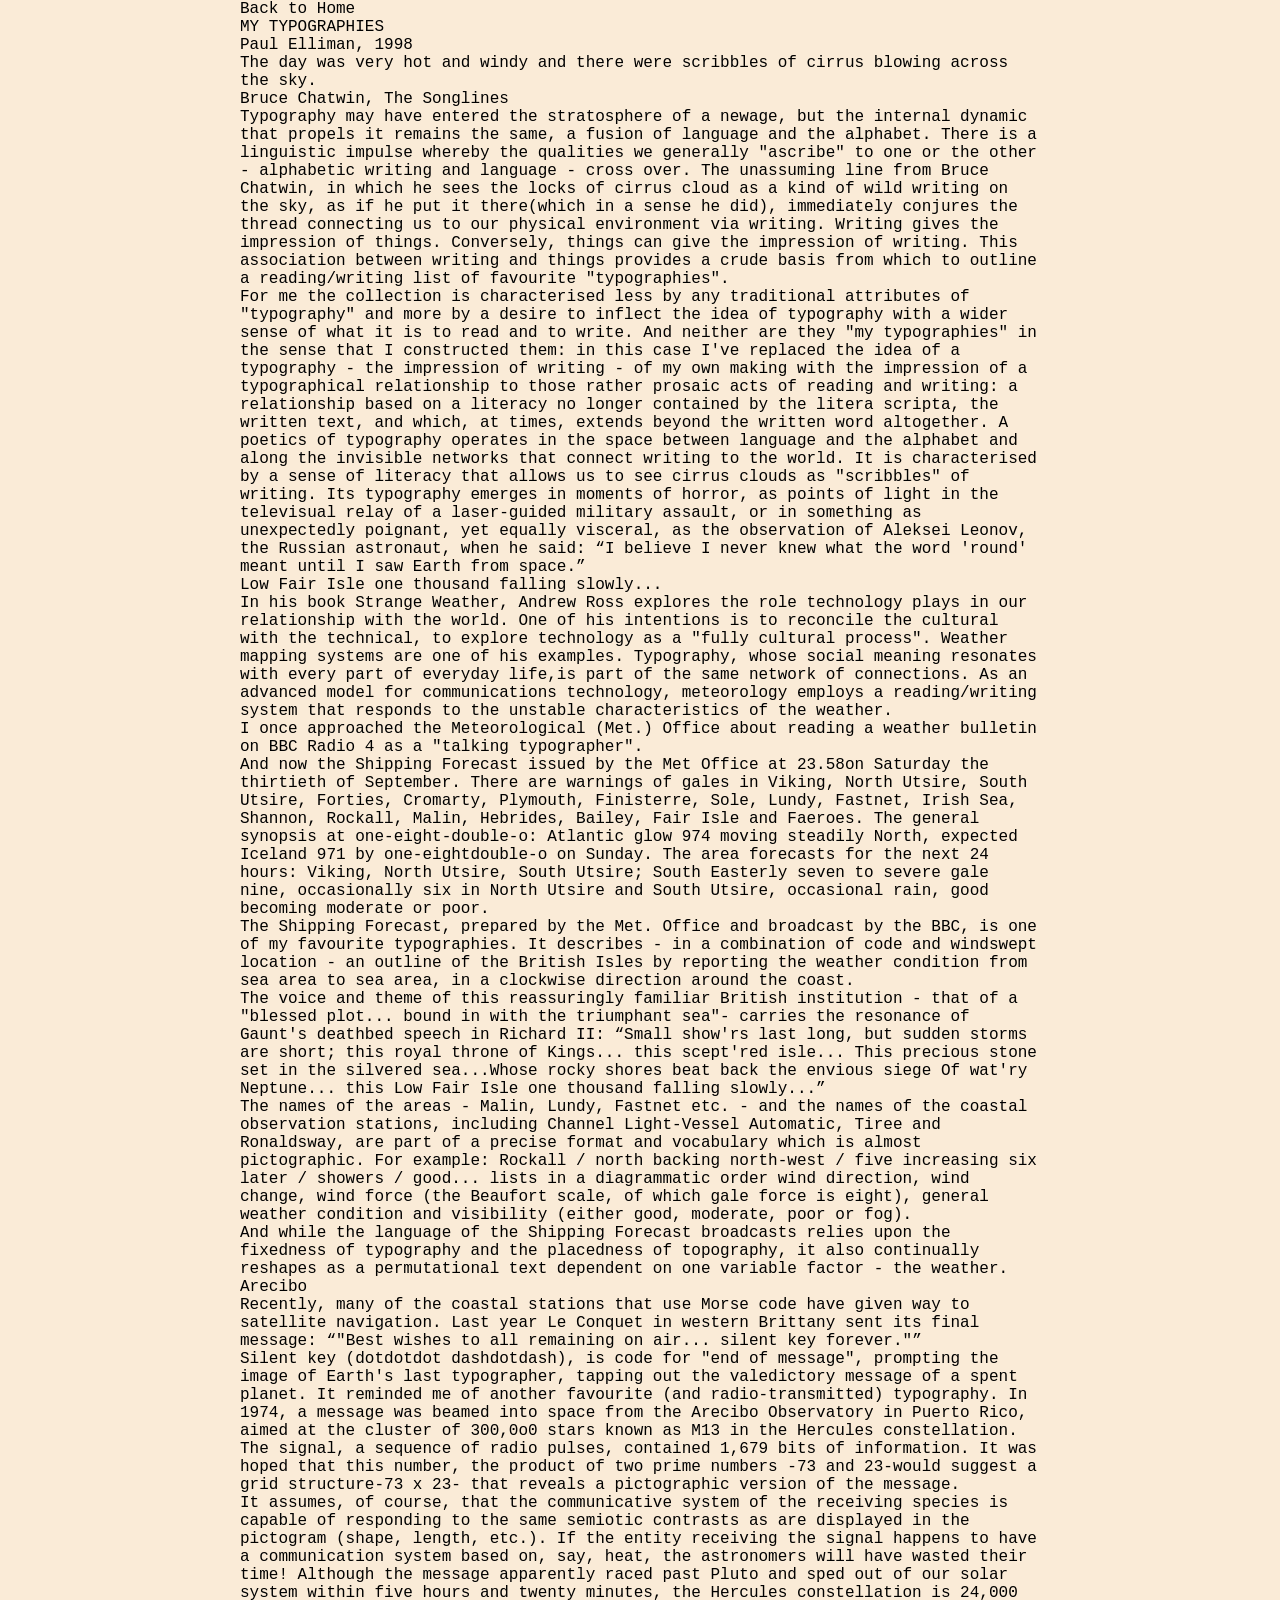
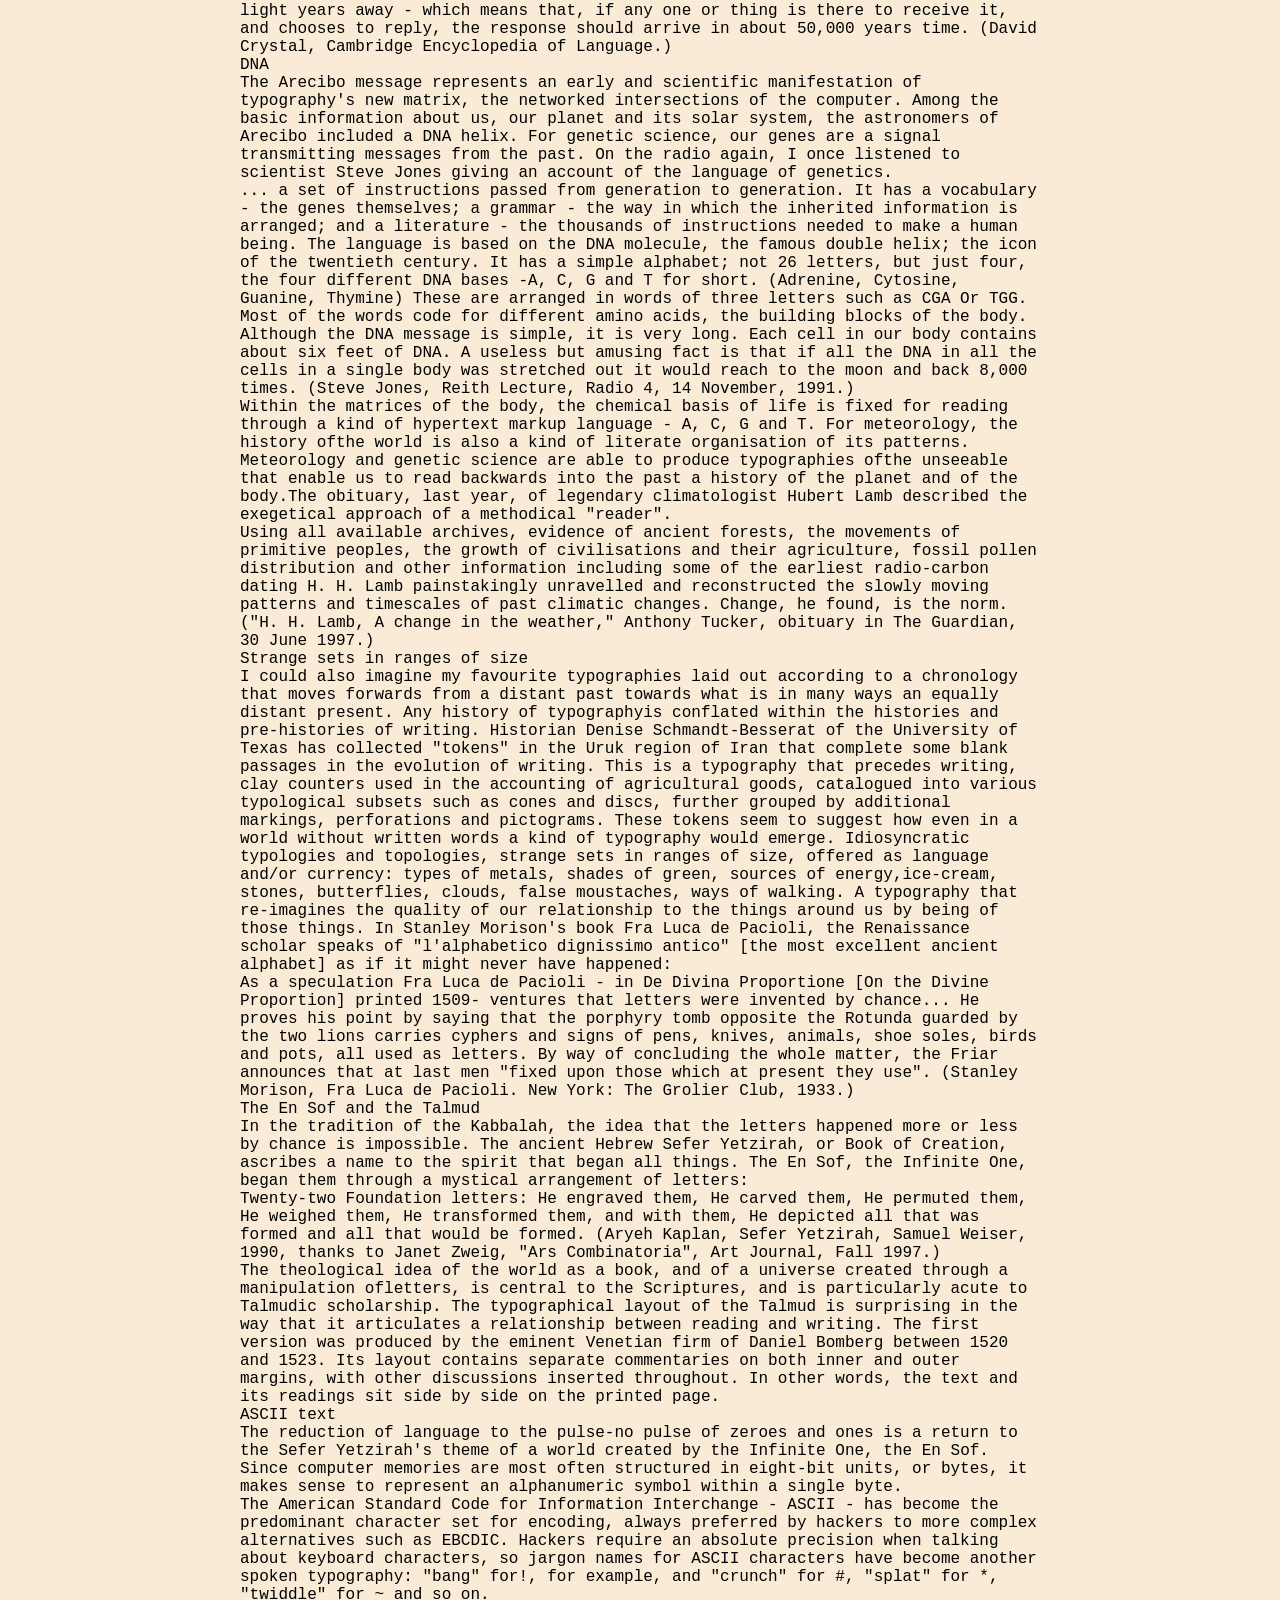
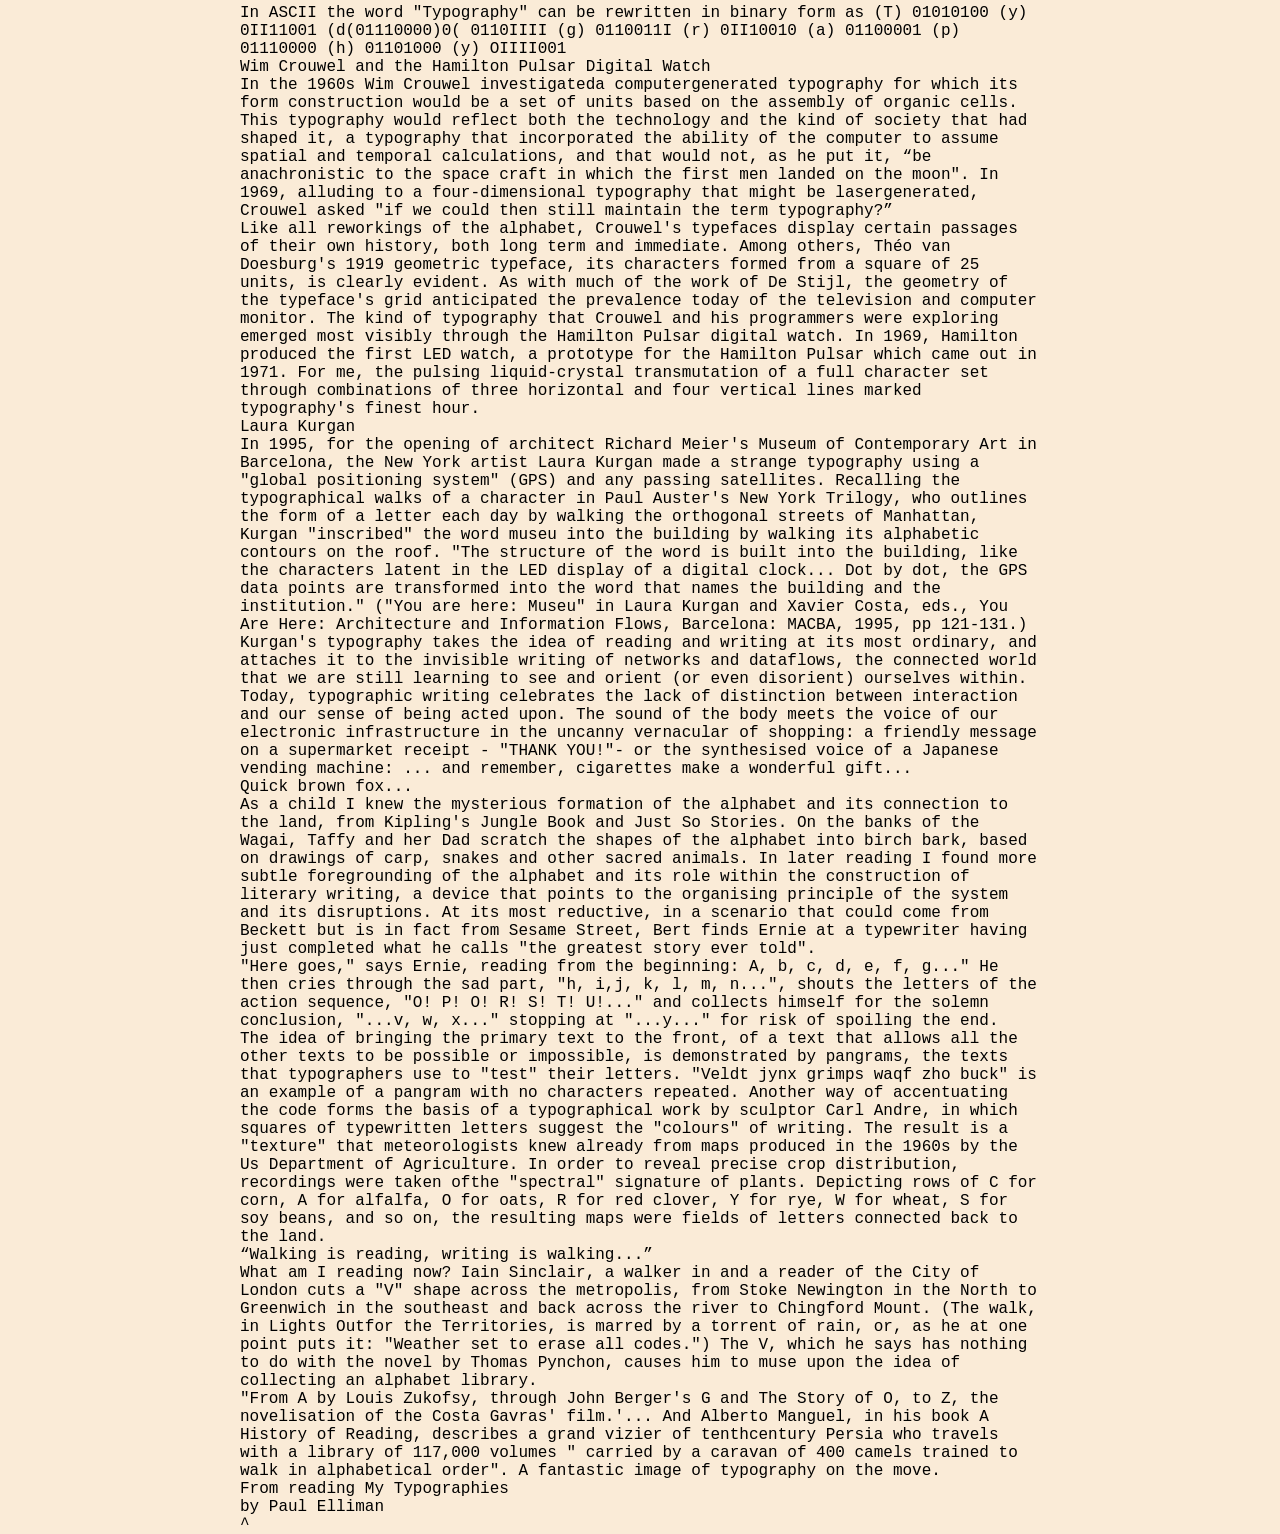
==== direction-1/index.html @ c94e2117 "change title in common css" ====
<html>
	<head>
		<meta name="viewport" content="device-width">
		<link rel="stylesheet" href="../styles/reset.css">
		<link rel="stylesheet" href="../styles/common.css">
		<link rel="stylesheet" href="style.css">
	</head>
	<body>
		<header>
			<a id= "back home" href="../">Back to Home</a>
		</header>

		<main>
		<article id="my-typographies">
			<header>
				<hgroup>
					<h1>MY TYPOGRAPHIES</h1>
					<p class="time">Paul Elliman, 1998</p>
				</hgroup>
			</header>
			<section>
				<blockquote>
					<p class="epigraph">The day was very hot and windy and there were scribbles of cirrus blowing across the sky.</p>
						<cite class="author">Bruce Chatwin, <em>The Songlines</em></cite>
				</blockquote>

				<p>Typography may have entered the stratosphere of a newage, but the internal dynamic that propels it remains the same, <strong>a fusion of language and the alphabet.</strong> There is a linguistic impulse whereby the qualities we generally "ascribe" to one or the other - alphabetic writing and language - cross over. The unassuming line from Bruce Chatwin, in which he sees the locks of cirrus cloud as a kind of wild writing on the sky, as if he put it there(which in a sense he did), immediately conjures the thread connecting us to our physical environment via writing. Writing gives the impression of things. Conversely, things can give the impression of writing. This association between writing and things provides a crude basis from which to outline a reading/writing list of favourite <em>"typographies".</em>
				</p>

				<p class="indent">For me the collection is characterised less by any traditional attributes of "typography" and more by a desire to inflect the idea of typography with a wider sense of what it is to read and to write. And neither are they "my typographies" in the sense that I constructed them: in this case I've replaced the idea of a typography - the impression of writing - of my own making with the impression of a typographical relationship to those rather prosaic acts of reading and writing: <strong>a relationship based on a literacy no longer contained by the <em>litera scripta</em>, the written text, and which, at times, extends beyond the written word altogether.</strong> A poetics of typography operates in the space between language and the alphabet and along the invisible networks that connect writing to the world. It is characterised by a sense of literacy that allows us to see cirrus clouds as "scribbles" of writing. Its typography emerges in moments of horror, as points of light in the televisual relay of a laser-guided military assault, or in something as unexpectedly poignant, yet equally visceral, as the observation of Aleksei Leonov, the Russian astronaut, when he said: <q>I believe I never knew what the word 'round' meant until I saw Earth from space.</q>
				</p>

				<h3>Low Fair Isle one thousand falling slowly...</h3>

				<p>In his book <em>Strange Weather</em>, Andrew Ross explores the role technology plays in our relationship with the world. One of his intentions is to reconcile the cultural with the technical, to explore technology as a "fully cultural process". Weather mapping systems are one of his examples. <strong>Typography, whose social meaning resonates with every part of everyday life,is part of the same network of connections.</strong> As an advanced model for communications technology, meteorology employs a reading/writing system that responds to the unstable characteristics of the weather.</p>

				<p>I once approached the Meteorological (Met.) Office about reading a weather bulletin on BBC Radio 4 as a "talking typographer".</p>

				<p>And now the <em>Shipping Forecast</em> issued by the Met Office at 23.58on Saturday the thirtieth of September. There are warnings of gales in Viking, North Utsire, South Utsire, Forties, Cromarty, Plymouth, Finisterre, Sole, Lundy, Fastnet, Irish Sea, Shannon, Rockall, Malin, Hebrides, Bailey, Fair Isle and Faeroes. The general synopsis at one-eight-double-o: Atlantic glow 974 moving steadily North, expected Iceland 971 by one-eightdouble-o on Sunday. The area forecasts for the next 24 hours: Viking, North Utsire, South Utsire; South Easterly seven to severe gale nine, occasionally six in North Utsire and South Utsire, occasional rain, good becoming moderate or poor.</p>

				<p><em>The Shipping Forecast</em>, prepared by the Met. Office and broadcast by the BBC, is one of my favourite typographies. It describes - in a combination of code and windswept location - an outline of the British Isles by reporting the weather condition from sea area to sea area, in a clockwise direction around the coast.</p>

				<p>The voice and theme of this reassuringly familiar British institution - that of a "blessed plot... bound in with the triumphant sea"- carries the resonance of Gaunt's deathbed speech in <em>Richard</em> II: <q>Small show'rs last long, but sudden storms are short; this royal throne of Kings... this scept'red isle... This precious stone set in the silvered sea...Whose rocky shores beat back the envious siege Of wat'ry Neptune... this Low Fair Isle one thousand falling slowly...</q>
				</p>

				<p>The names of the areas - Malin, Lundy, Fastnet etc. - and the names of the coastal observation stations, including Channel Light-Vessel Automatic, Tiree and Ronaldsway, are part of a precise format and vocabulary which is almost pictographic. For example: Rockall / north backing north-west / five increasing six later / showers / good... lists in a diagrammatic order wind direction, wind change, wind force (the Beaufort scale, of which gale force is eight), general weather condition and visibility (either good, moderate, poor or fog).</p>

				<p>And while the language of the <em>Shipping Forecast</em> broadcasts relies upon the fixedness of typography and the placedness of topography, it also continually reshapes as a permutational text dependent on one variable factor - the weather.</p>

				<h3>Arecibo</h3>

				<p>Recently, many of the coastal stations that use Morse code have given way to satellite navigation. Last year Le Conquet in western Brittany sent its final message: <q>"Best wishes to all remaining on air... silent key forever."</q>
				</p>

				<p>Silent key (dotdotdot dashdotdash), is code for "end of message", prompting the image of Earth's last typographer, tapping out the valedictory message of a spent planet. It reminded me of another favourite (and radio-transmitted) typography. In 1974, a message was beamed into space from the Arecibo Observatory in Puerto Rico, aimed at the cluster of 300,0o0 stars known as M13 in the Hercules constellation. The signal, a sequence of radio pulses, contained 1,679 bits of information. It was hoped that this number, the product of two prime numbers -73 and 23-would suggest a grid structure-73 x 23- that reveals a pictographic version of the message.</p>

				<p>It assumes, of course, that the communicative system of the receiving species is capable of responding to the same semiotic contrasts as are displayed in the pictogram (shape, length, etc.). If the entity receiving the signal happens to have a communication system based on, say, heat, the astronomers will have wasted their time! Although the message apparently raced past Pluto and sped out of our solar system within five hours and twenty minutes, the Hercules constellation is 24,000 light years away - which means that, if any one or thing is there to receive it, and chooses to reply, the response should arrive in about 50,000 years time. <cite>(David Crystal, <em>Cambridge Encyclopedia of Language.</em>)</cite>
				</p>

				<h3>DNA</h3>

				<p>The Arecibo message represents an early and scientific manifestation of typography's new matrix, the networked intersections of the computer. Among the basic information about us, our planet and its solar system, the astronomers of Arecibo included a DNA helix. For genetic science, our genes are a signal transmitting messages from the past. On the radio again, I once listened to scientist Steve Jones giving an account of the language of genetics.</p>

				<p class="indent">... a set of instructions passed from generation to generation. It has a vocabulary - the genes themselves; a grammar - the way in which the inherited information is arranged; and a literature - the thousands of instructions needed to make a human being. The language is based on the DNA molecule, the famous double helix; the icon of the twentieth century. It has a simple alphabet; not 26 letters, but just four, the four different DNA bases -A, C, G and T for short. (Adrenine, Cytosine, Guanine, Thymine) These are arranged in words of three letters such as CGA Or TGG. Most of the words code for different amino acids, the building blocks of the body. Although the DNA message is simple, it is very long. Each cell in our body contains about six feet of DNA. A useless but amusing fact is that if all the DNA in all the cells in a single body was stretched out it would reach to the moon and back 8,000 times. <cite>(Steve Jones, <em>Reith Lecture</em>, Radio 4, 14 November, 1991.)</cite></p>

				<p>Within the matrices of the body, the chemical basis of life is fixed for reading through a kind of hypertext markup language - A, C, G and T. For meteorology, the history ofthe world is also a kind of literate organisation of its patterns. Meteorology and genetic science are able to produce typographies ofthe unseeable that enable us to read backwards into the past a history of the planet and of the body.The obituary, last year, of legendary climatologist Hubert Lamb described the exegetical approach of a methodical "reader".</p>

				<p>Using all available archives, evidence of ancient forests, the movements of primitive peoples, the growth of civilisations and their agriculture, fossil pollen distribution and other information including some of the earliest radio-carbon dating H. H. Lamb painstakingly unravelled and reconstructed the slowly moving patterns and timescales of past climatic changes. Change, he found, is the norm. <cite>("H. H. Lamb, A change in the weather," Anthony Tucker, obituary in <em>The Guardian</em>, 30 June 1997.)</cite></p>

				<h3>Strange sets in ranges of size</h3>

				<p>I could also imagine my favourite typographies laid out according to a chronology that moves forwards from a distant past towards what is in many ways an equally distant present. Any history of typographyis conflated within the histories and pre-histories of writing. Historian Denise Schmandt-Besserat of the University of Texas has collected "tokens" in the Uruk region of Iran that complete some blank passages in the evolution of writing. This is a typography that precedes writing, clay counters used in the accounting of agricultural goods, catalogued into various typological subsets such as cones and discs, further grouped by additional markings, perforations and pictograms. These tokens seem to suggest how even in a world without written words a kind of typography would emerge. Idiosyncratic typologies and topologies, strange sets in ranges of size, offered as language and/or currency: types of metals, shades of green, sources of energy,ice-cream, stones, butterflies, clouds, false moustaches, ways of walking. A typography that re-imagines the quality of our relationship to the things around us by being of those things. In Stanley Morison's book <em>Fra Luca de Pacioli</em>, the Renaissance scholar speaks of <em>"l'alphabetico dignissimo antico"</em> [the most excellent ancient alphabet] as if it might never have happened:</p>

				<p>As a speculation Fra Luca de Pacioli - in <em>De Divina Proportione</em> [On the Divine Proportion] printed 1509- ventures that letters were invented by chance... He proves his point by saying that the porphyry tomb opposite the Rotunda guarded by the two lions carries cyphers and signs of pens, knives, animals, shoe soles, birds and pots, all used as letters. By way of concluding the whole matter, the Friar announces that at last men "fixed upon those which at present they use". <cite>(Stanley Morison, <em>Fra Luca de Pacioli</em>. New York: The Grolier Club, 1933.)</cite></p>

				<h3>The <em>En Sof</em> and the Talmud</h3>

				<p>In the tradition of the Kabbalah, the idea that the letters happened more or less by chance is impossible. The ancient Hebrew <em>Sefer Yetzirah, or Book of Creation</em>, ascribes a name to the spirit that began all things. The <em>En Sof</em>, the Infinite One, began them through a mystical arrangement of letters:</p>

				<p>Twenty-two Foundation letters: He engraved them, He carved them, He permuted them, He weighed them, He transformed them, and with them, He depicted all that was formed and all that would be formed. <cite>(Aryeh Kaplan, <em>Sefer Yetzirah</em>, Samuel Weiser, 1990, thanks to Janet Zweig, "Ars Combinatoria", Art Journal, Fall 1997.)</cite></p>

				<p>The theological idea of the world as a book, and of a universe created through a manipulation ofletters, is central to the Scriptures, and is particularly acute to Talmudic scholarship. The typographical layout of the Talmud is surprising in the way that it articulates a relationship between reading and writing. The first version was produced by the eminent Venetian firm of Daniel Bomberg between 1520 and 1523. Its layout contains separate commentaries on both inner and outer margins, with other discussions inserted throughout. In other words, the text and its readings sit side by side on the printed page.</p>

				<h3>ASCII text</h3>

				<p>The reduction of language to the pulse-no pulse of zeroes and ones is a return to the <em>Sefer Yetzirah</em>'s theme of a world created by the Infinite One, the <em>En Sof</em>. Since computer memories are most often structured in eight-bit units, or bytes, it makes sense to represent an alphanumeric symbol within a single byte.</p>

				<p><strong>The American Standard Code for Information Interchange - ASCII - has become the predominant character set for encoding,</strong> always preferred by hackers to more complex alternatives such as EBCDIC. Hackers require an absolute precision when talking about keyboard characters, so jargon names for ASCII characters have become another spoken typography: "bang" for!, for example, and "crunch" for #, "splat" for *, "twiddle" for ~ and so on.</p>

				<p class="box">In ASCII the word "Typography" can be rewritten in binary form as (T) 01010100 (y) 0II11001 (d(01110000)0( 0110IIII (g) 0110011I (r) 0II10010 (a) 01100001 (p) 01110000 (h) 01101000 (y) OIIII001</p>

				<h3>Wim Crouwel and the Hamilton Pulsar Digital Watch</h3>

				<p>In the 1960s Wim Crouwel investigateda computergenerated typography for which its form construction would be a set of units based on the assembly of organic cells. This typography would reflect both the technology and the kind of society that had shaped it, a typography that incorporated the ability of the computer to assume spatial and temporal calculations, and that would not, as he put it, <q>be anachronistic to the space craft in which the first men landed on the moon". In 1969, alluding to a four-dimensional typography that might be lasergenerated, Crouwel asked "if we could then still maintain the term typography?</q></p>

				<p>Like all reworkings of the alphabet, Crouwel's typefaces display certain passages of their own history, both long term and immediate. Among others, Théo van Doesburg's 1919 geometric typeface, its characters formed from a square of 25 units, is clearly evident. As with much of the work of De Stijl, the geometry of the typeface's grid anticipated the prevalence today of the television and computer monitor. The kind of typography that Crouwel and his programmers were exploring emerged most visibly through the Hamilton Pulsar digital watch. In 1969, Hamilton produced the first LED watch, a prototype for the Hamilton Pulsar which came out in 1971. For me, the pulsing liquid-crystal transmutation of a full character set through combinations of three horizontal and four vertical lines marked typography's finest hour.</p>

				<h3>Laura Kurgan</h3>

				<p>In 1995, for the opening of architect Richard Meier's Museum of Contemporary Art in Barcelona, the New York artist Laura Kurgan made a strange typography using a "global positioning system" (GPS) and any passing satellites. Recalling the typographical walks of a character in Paul Auster's <em>New York Trilogy</em>, who outlines the form of a letter each day by walking the orthogonal streets of Manhattan, Kurgan "inscribed" the word <em>museu</em> into the building by walking its alphabetic contours on the roof. "The structure of the word is built into the building, like the characters latent in the LED display of a digital clock... Dot by dot, the GPS data points are transformed into the word that names the building and the institution." <cite>("You are here: Museu" in Laura Kurgan and Xavier Costa, eds., <em>You Are Here: Architecture and Information Flows</em>, Barcelona: MACBA, 1995, pp 121-131.)</cite></p>

				<p>Kurgan's typography takes the idea of reading and writing at its most ordinary, and attaches it to the invisible writing of networks and dataflows, the connected world that we are still learning to see and orient (or even disorient) ourselves within. <strong>Today, typographic writing celebrates the lack of distinction between interaction and our sense of being acted upon.</strong> The sound of the body meets the voice of our electronic infrastructure in the uncanny vernacular of shopping: a friendly message on a supermarket receipt - "THANK YOU!"- or the synthesised voice of a Japanese vending machine: ... and remember, cigarettes make a wonderful gift...</p>

				<h3>Quick brown fox...</h3>

				<p>As a child I knew the mysterious formation of the alphabet and its connection to the land, from Kipling's <em>Jungle Book</em> and <em>Just So Stories</em>. On the banks of the Wagai, Taffy and her Dad scratch the shapes of the alphabet into birch bark, based on drawings of carp, snakes and other sacred animals. In later reading I found more subtle foregrounding of the alphabet and its role within the construction of literary writing, a device that points to the organising principle of the system and its disruptions. At its most reductive, in a scenario that could come from Beckett but is in fact from <em>Sesame Street</em>, Bert finds Ernie at a typewriter having just completed what he calls "the greatest story ever told".</p>

				<p class="box">"Here goes," says Ernie, reading from the beginning: A, b, c, d, e, f, g..." He then cries through the sad part, "h, i,j, k, l, m, n...", shouts the letters of the action sequence, "O! P! O! R! S! T! U!..." and collects himself for the solemn conclusion, "...v, w, x..." stopping at "...y..." for risk of spoiling the end.</p>

				<p class="indent">The idea of bringing the primary text to the front, of a text that allows all the other texts to be possible or impossible, is demonstrated by pangrams, the texts that typographers use to "test" their letters. "Veldt jynx grimps waqf zho buck" is an example of a pangram with no characters repeated. Another way of accentuating the code forms the basis of a typographical work by sculptor Carl Andre, in which squares of typewritten letters suggest the "colours" of writing. The result is a "texture" that meteorologists knew already from maps produced in the 1960s by the Us Department of Agriculture. In order to reveal precise crop distribution, recordings were taken ofthe "spectral" signature of plants. Depicting rows of C for corn, A for alfalfa, O for oats, R for red clover, Y for rye, W for wheat, S for soy beans, and so on, the resulting maps were fields of letters connected back to the land.</p>

				<h3>“Walking is reading, writing is walking...”</h3>

				<p>What am I reading now? Iain Sinclair, a walker in and a reader of the City of London cuts a "V" shape across the metropolis, from Stoke Newington in the North to Greenwich in the southeast and back across the river to Chingford Mount. (The walk, in <em>Lights Outfor the Territories</em>, is marred by a torrent of rain, or, as he at one point puts it: "Weather set to erase all codes.") The V, which he says has nothing to do with the novel by Thomas Pynchon, causes him to muse upon the idea of collecting an alphabet library.</p>

				<p class="indent">"From A by Louis Zukofsy, through John Berger's G and <em>The Story of O</em>, to Z, the novelisation of the Costa Gavras' film.'... And Alberto Manguel, in his book <em>A History of Reading</em>, describes a grand vizier of tenthcentury Persia who travels with a library of 117,000 volumes " carried by a caravan of 400 camels trained to walk in alphabetical order". A fantastic image of typography on the move.</p>
			</section>
		</article>
	</main>
	<footer>
		<p>From reading
			<a id="reading" href="https://readings.design/PDF/MyTypographies.pdf">My Typographies</a>
		<p>by Paul Elliman</p>
		<a id="back-to-top" href="#">^</a>
	</footer>
	</body>
</html>
---- styles/common.css ----
body{
	max-inline-size: 50rem;
	margin: auto;
}
---- direction-1/style.css ----
:root{
	--type-sm: 1rem;
	--type-md: calc(var(--type-sm)*2);
	--type-lg: calc(var(--type-sm)*3);

	--color-bg: papayawhip;

	--space-md: 2rem;
	--space-md: 4rem;
}

body{
	font-family:'Courier New', Courier, monospace;
	color: black;
	background-color: antiquewhite;
}
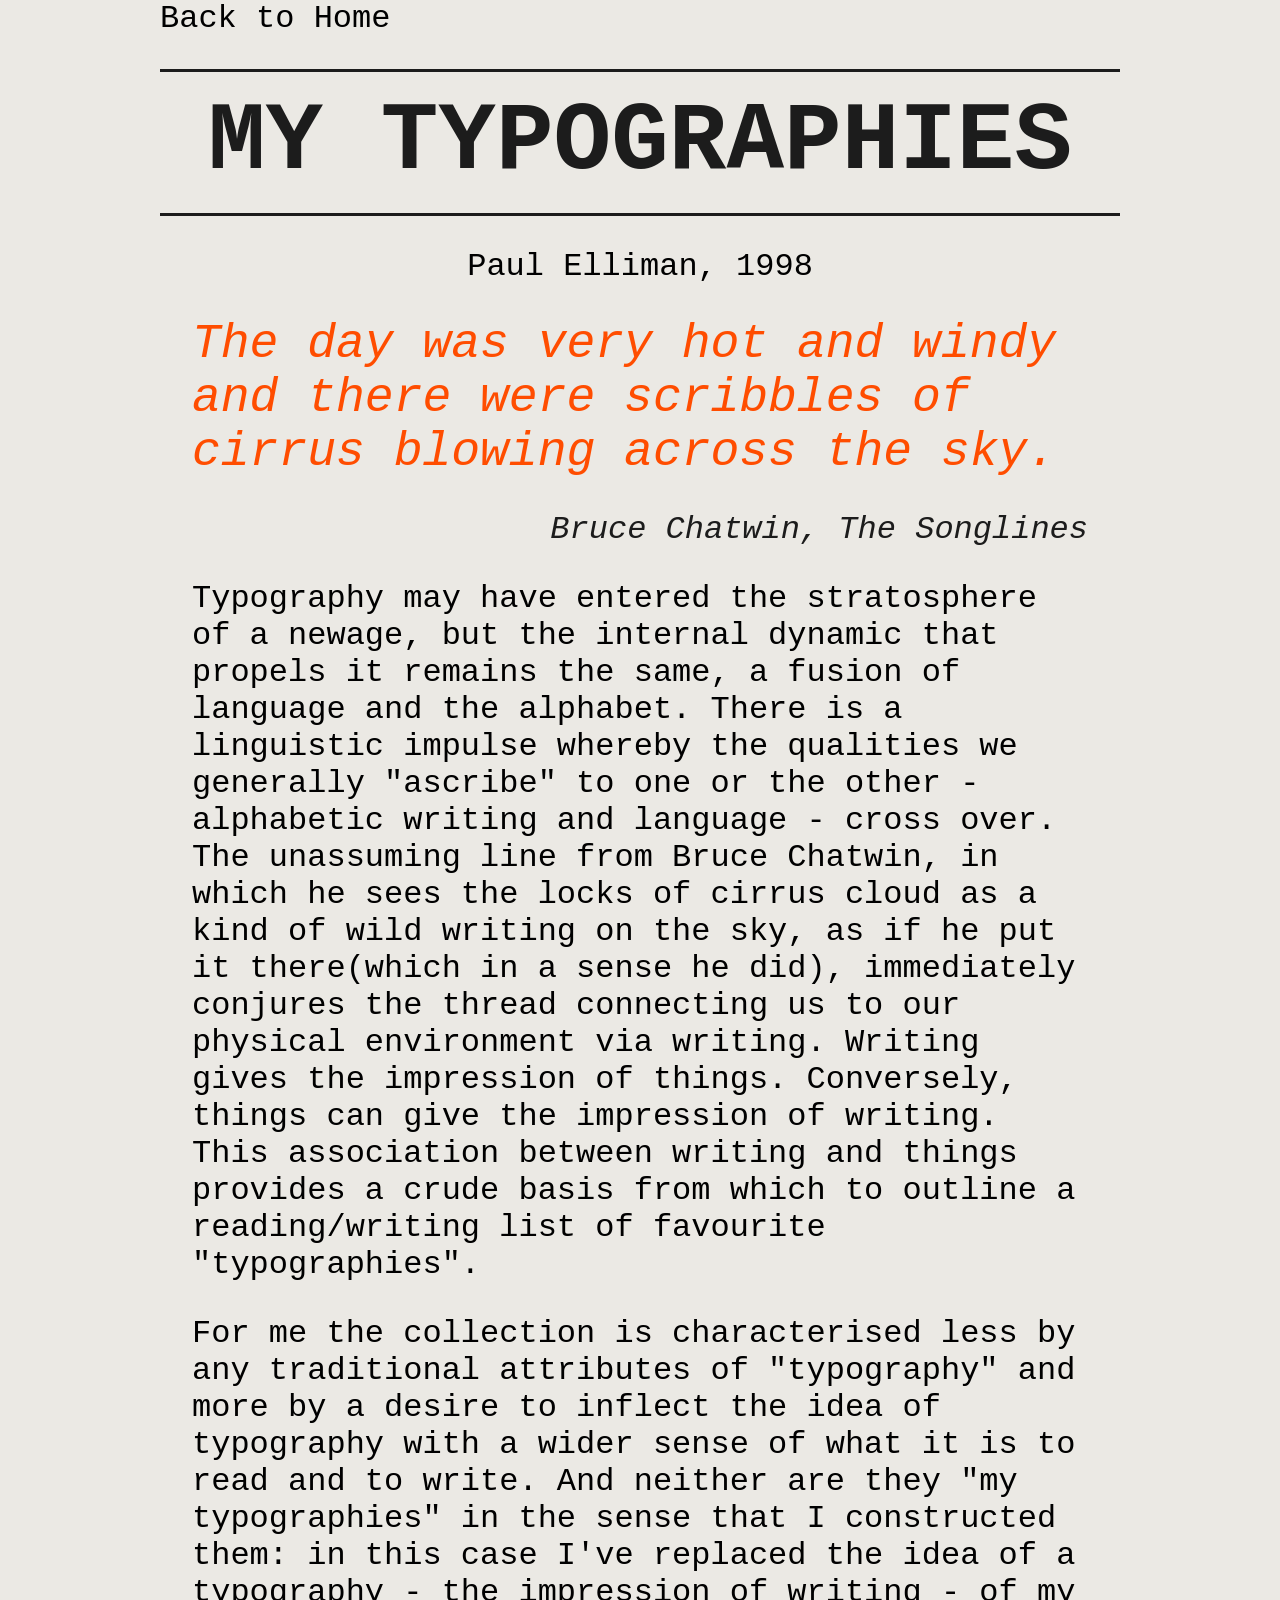
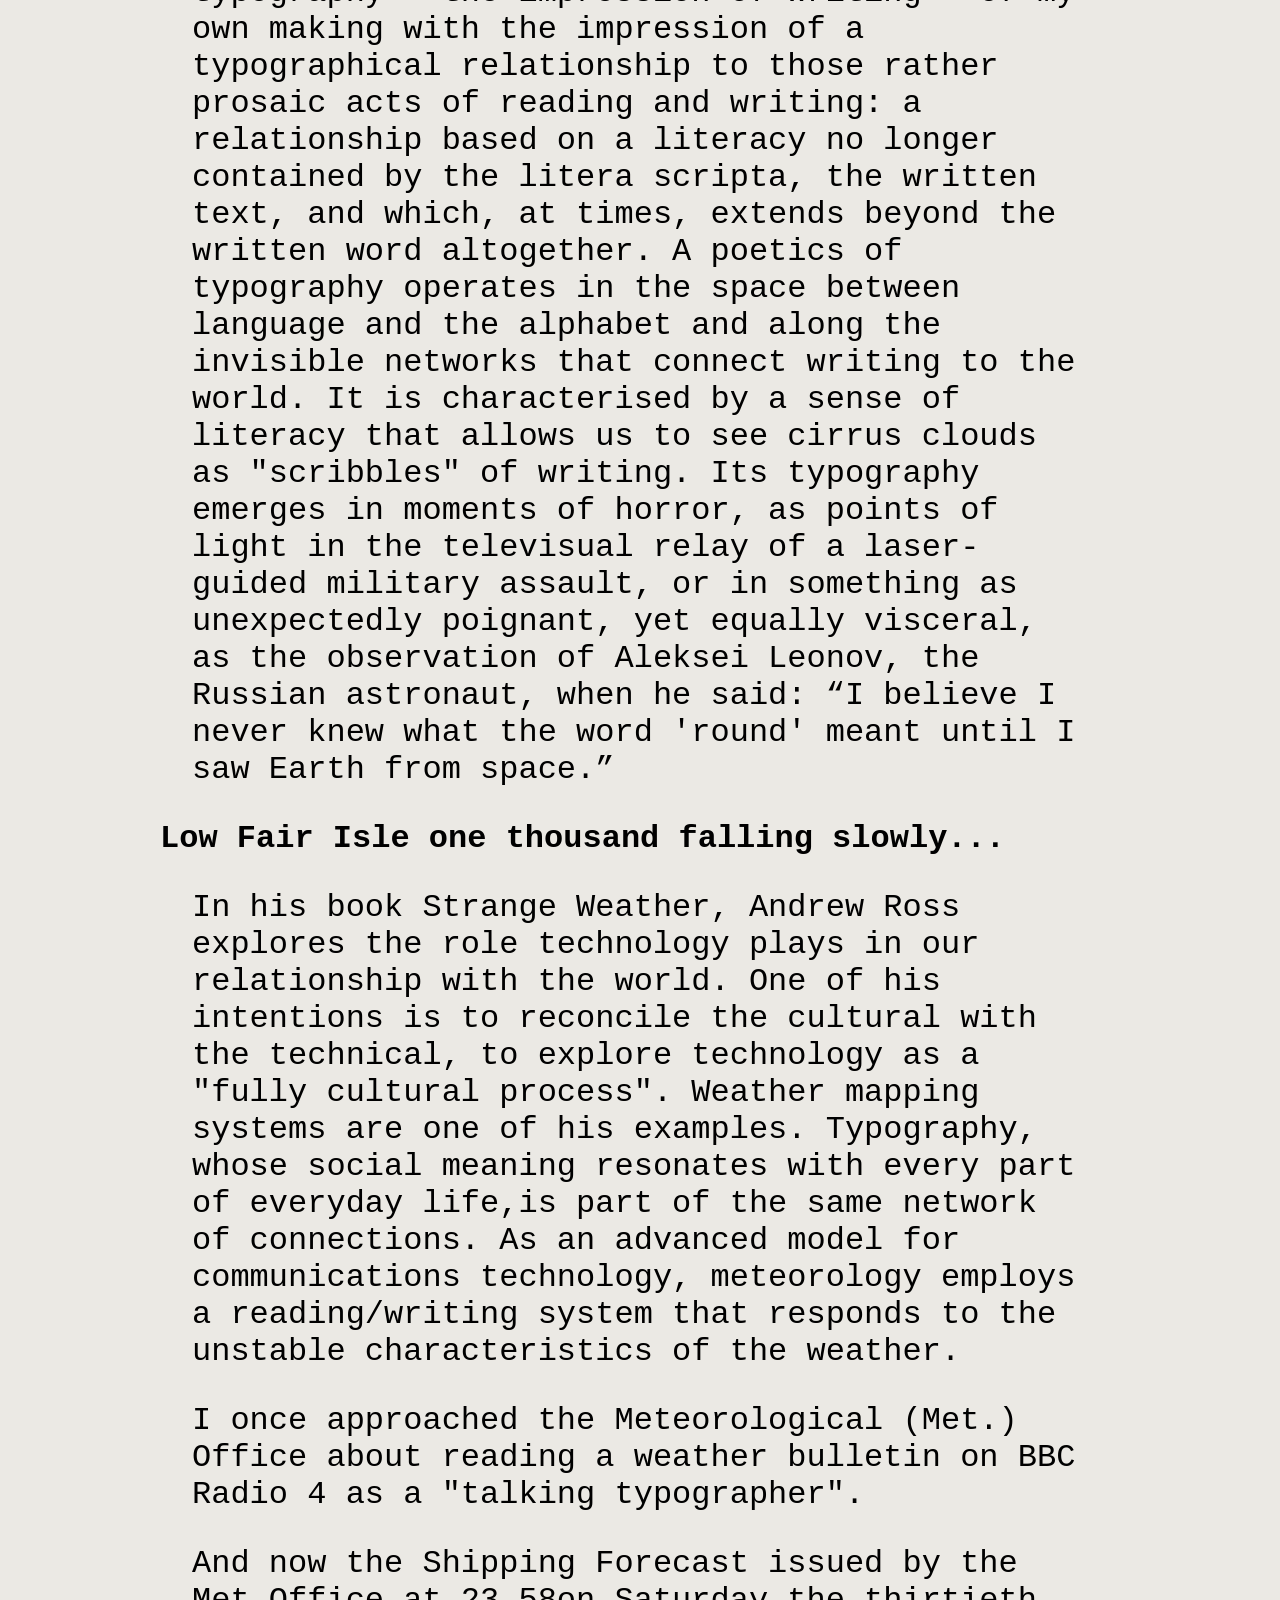
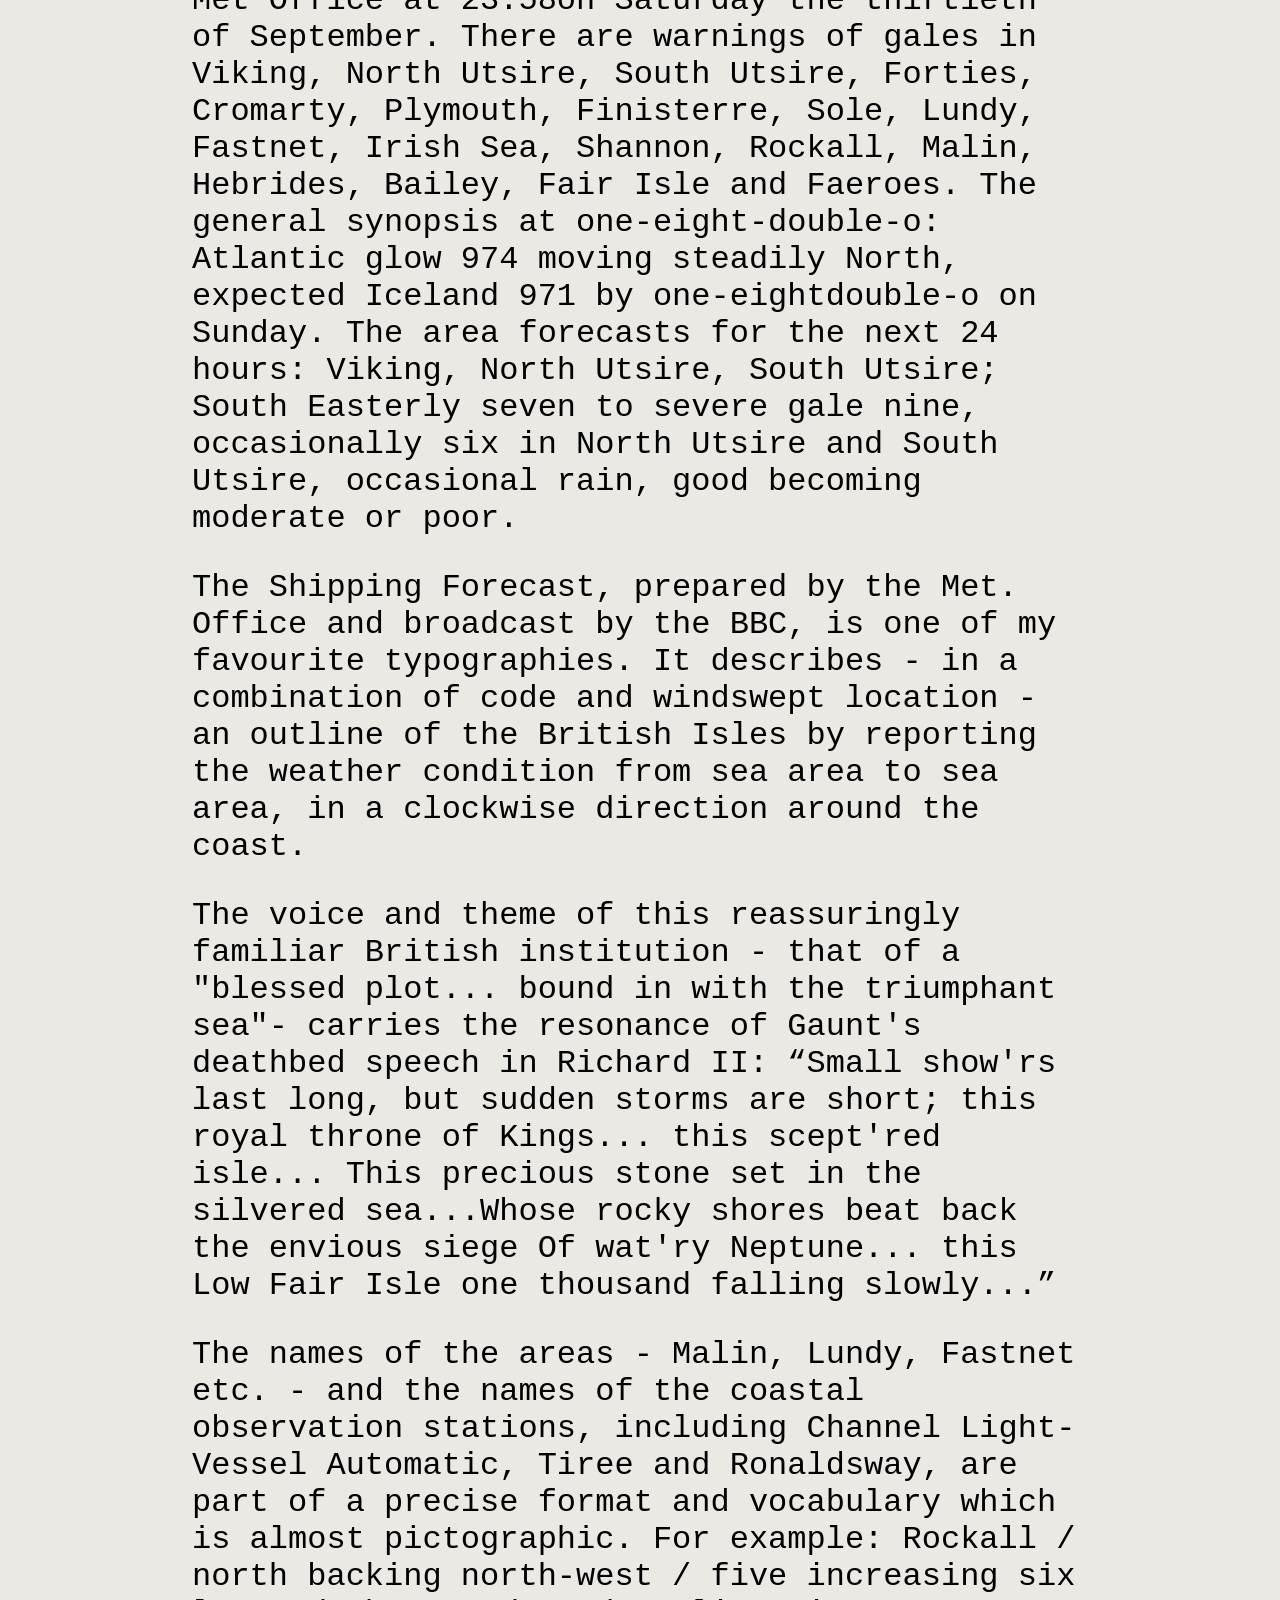
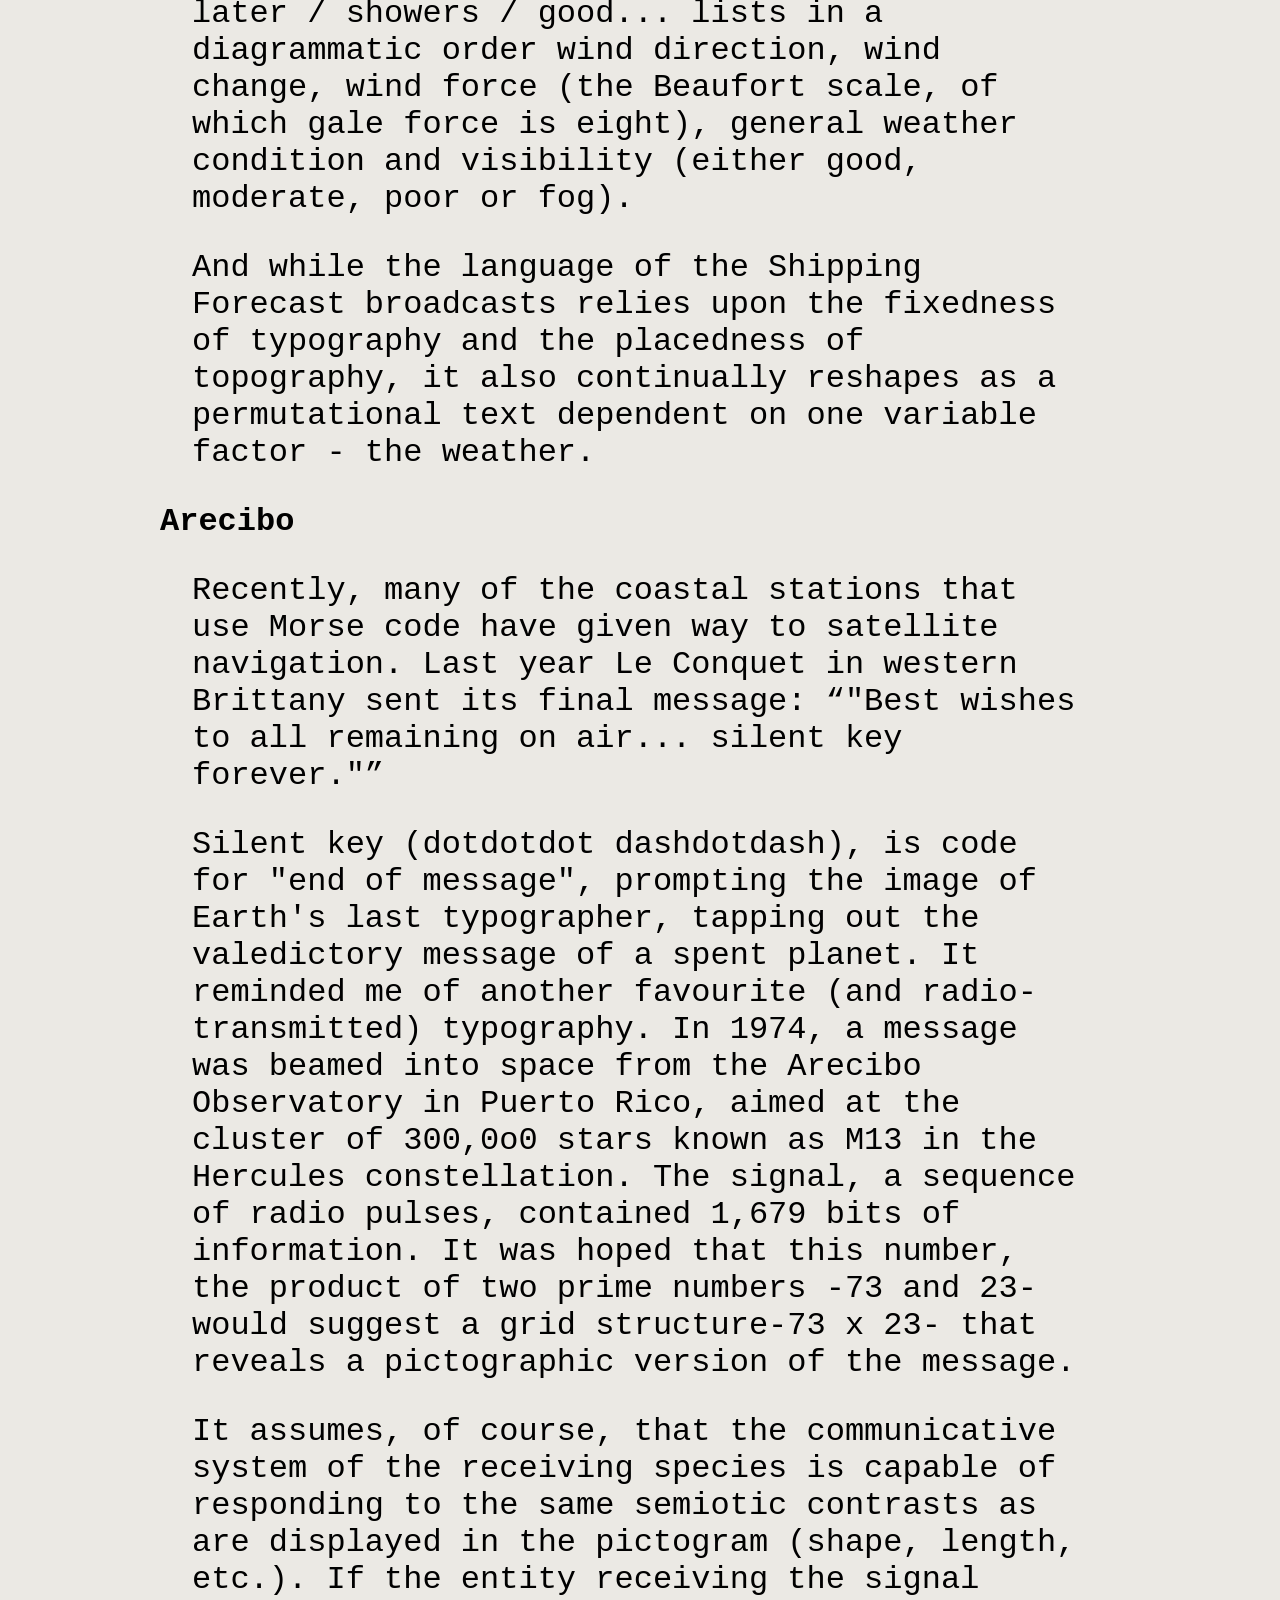
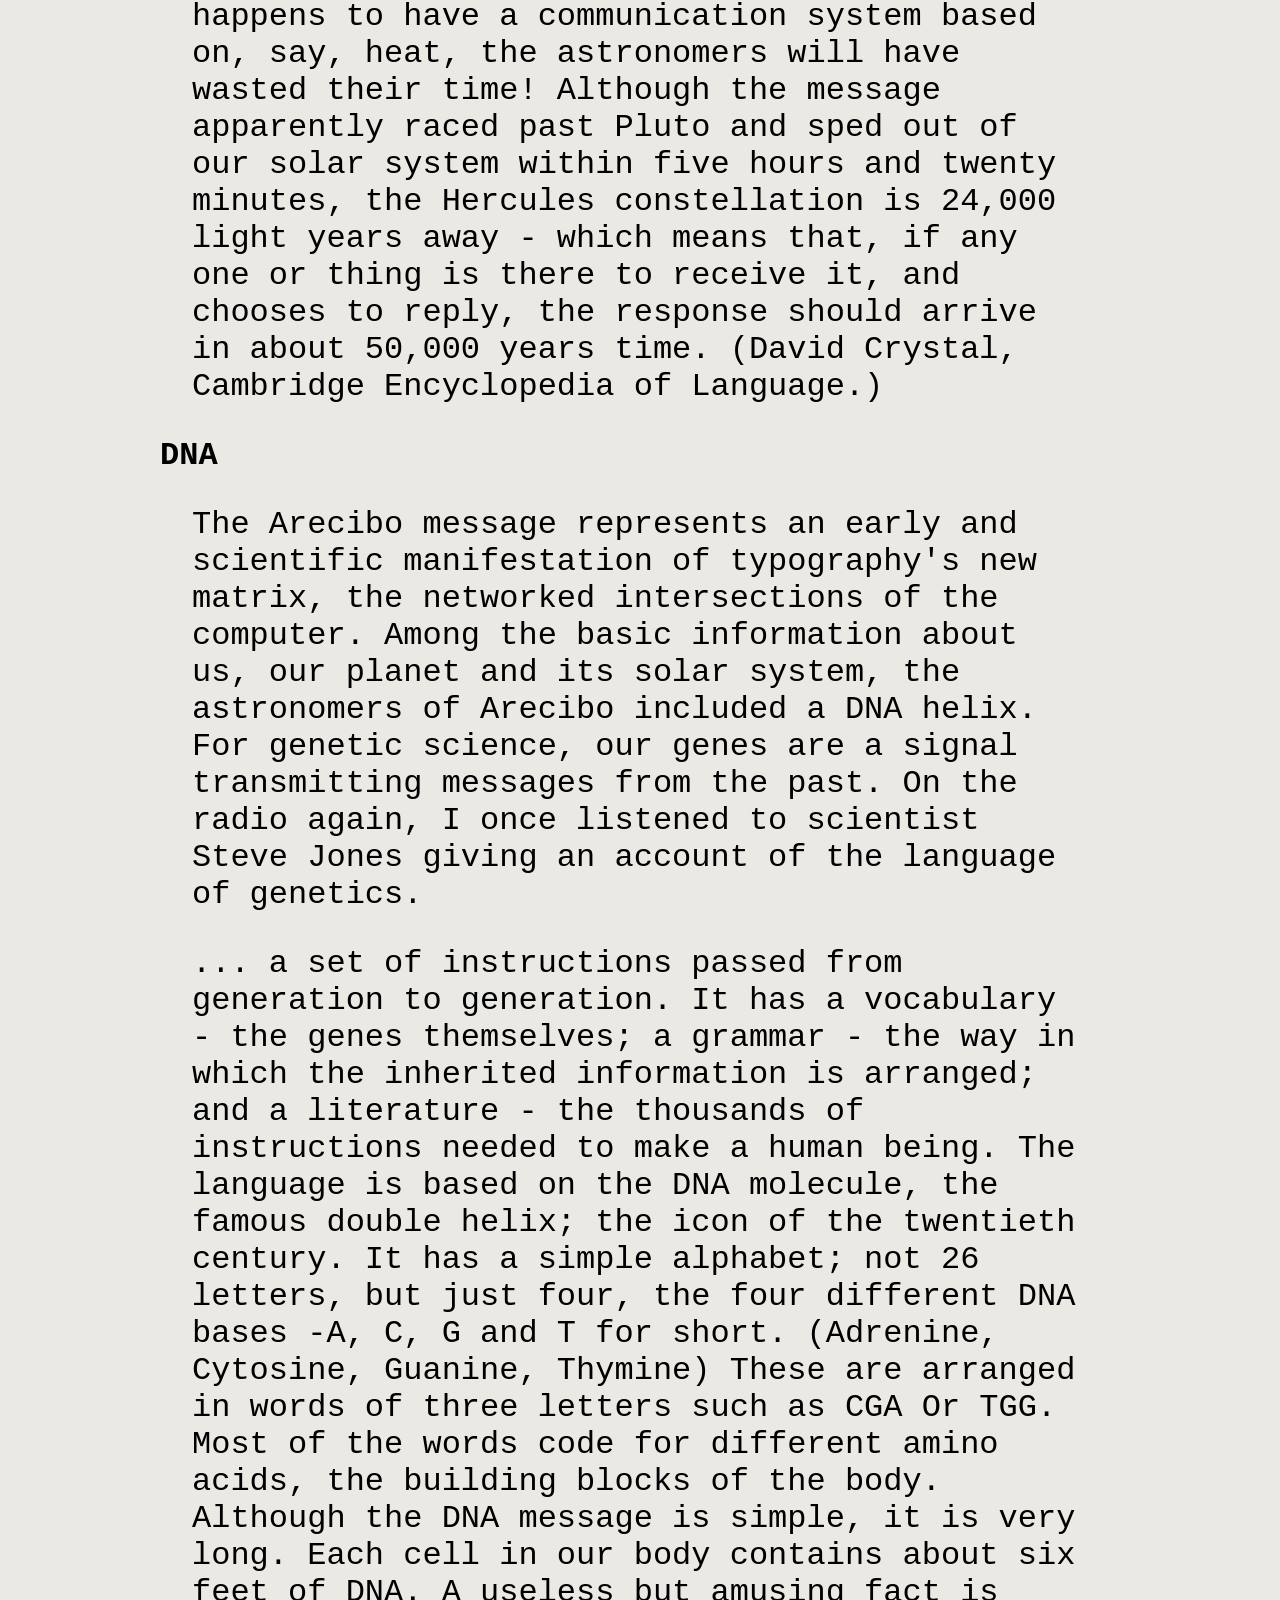
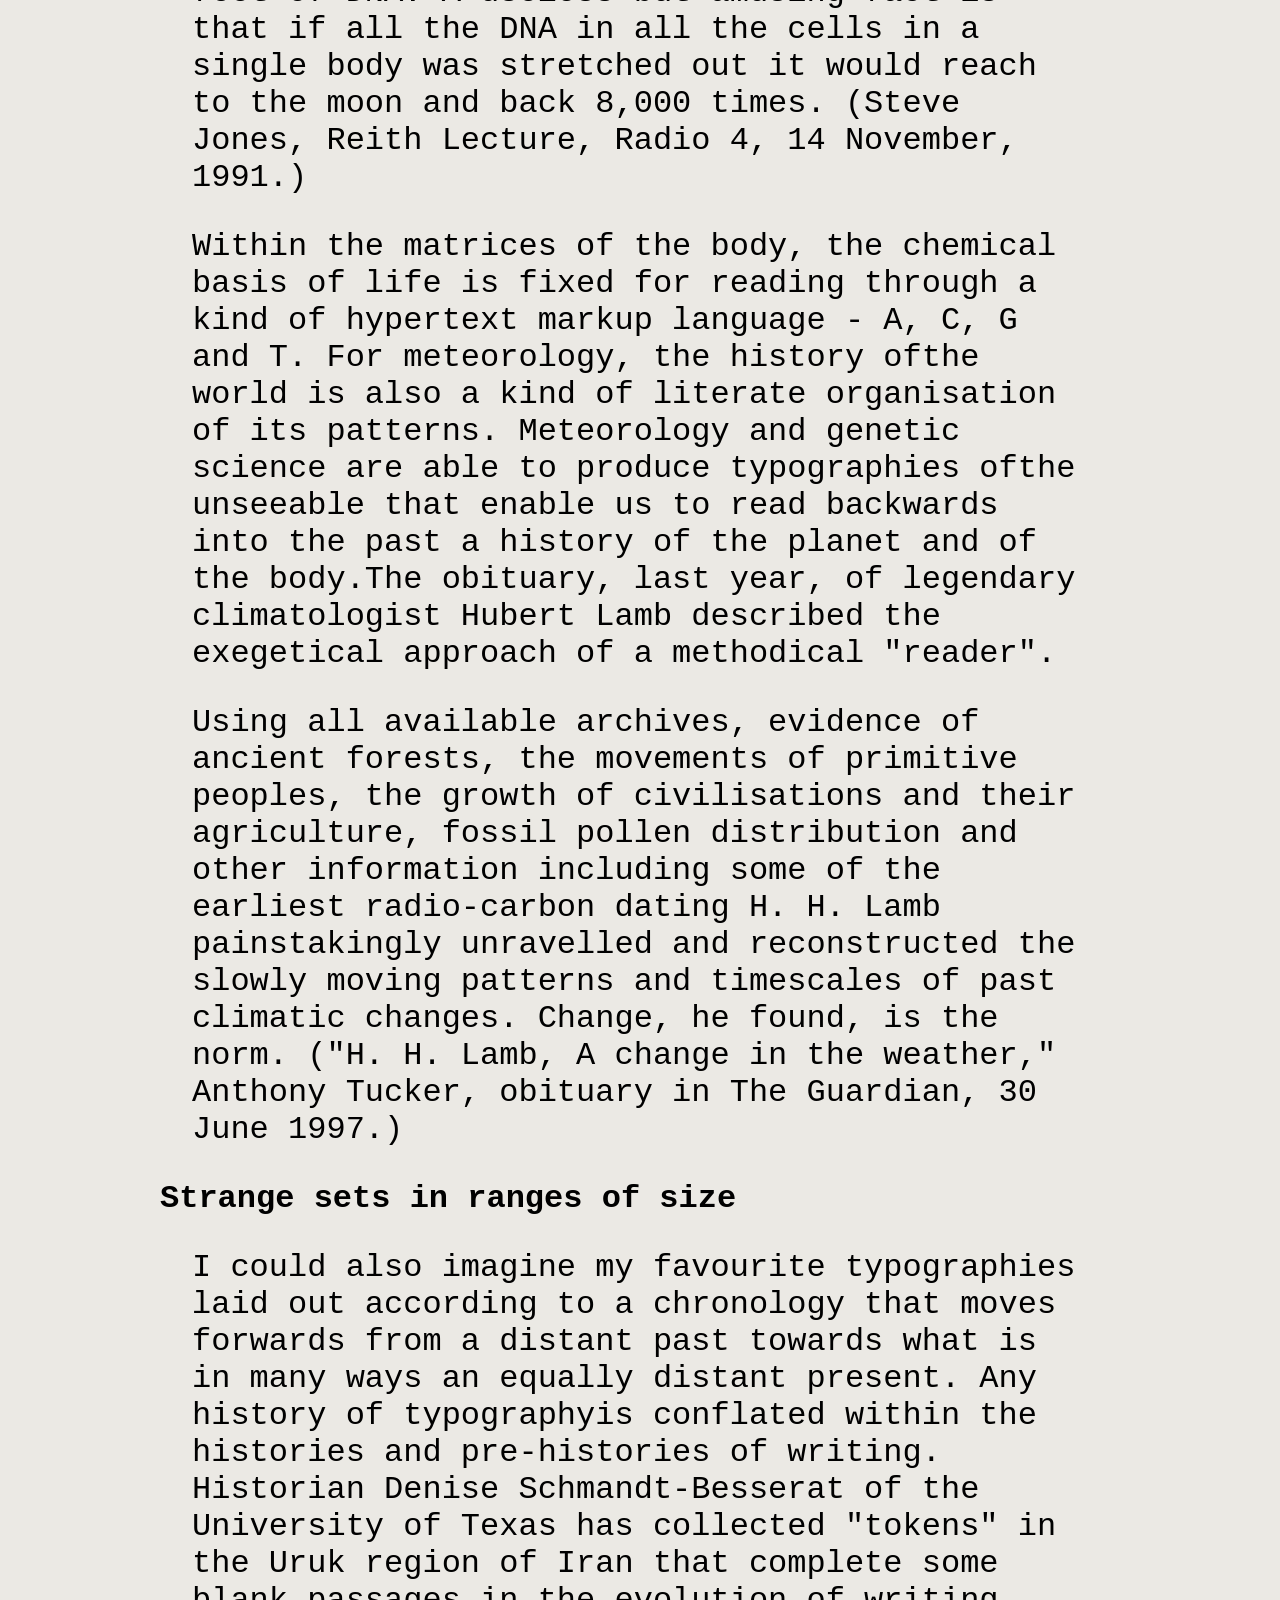
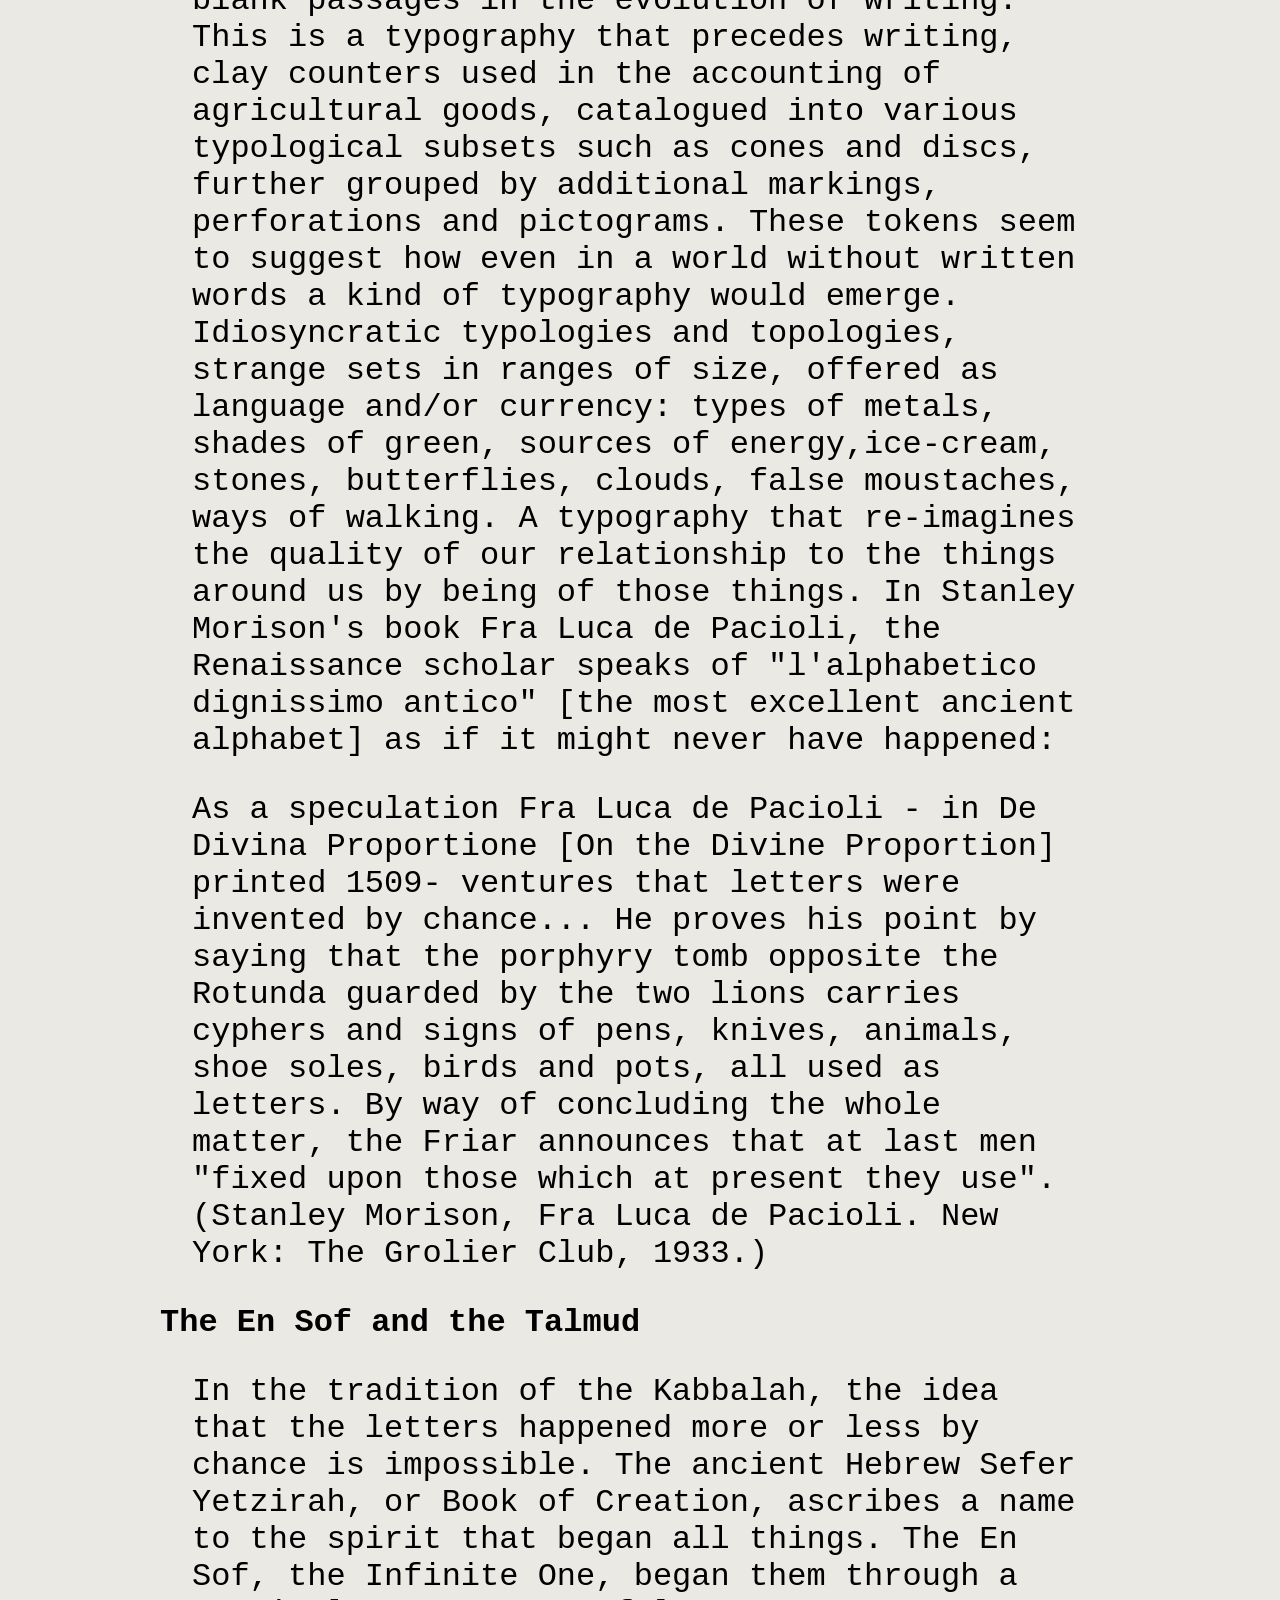
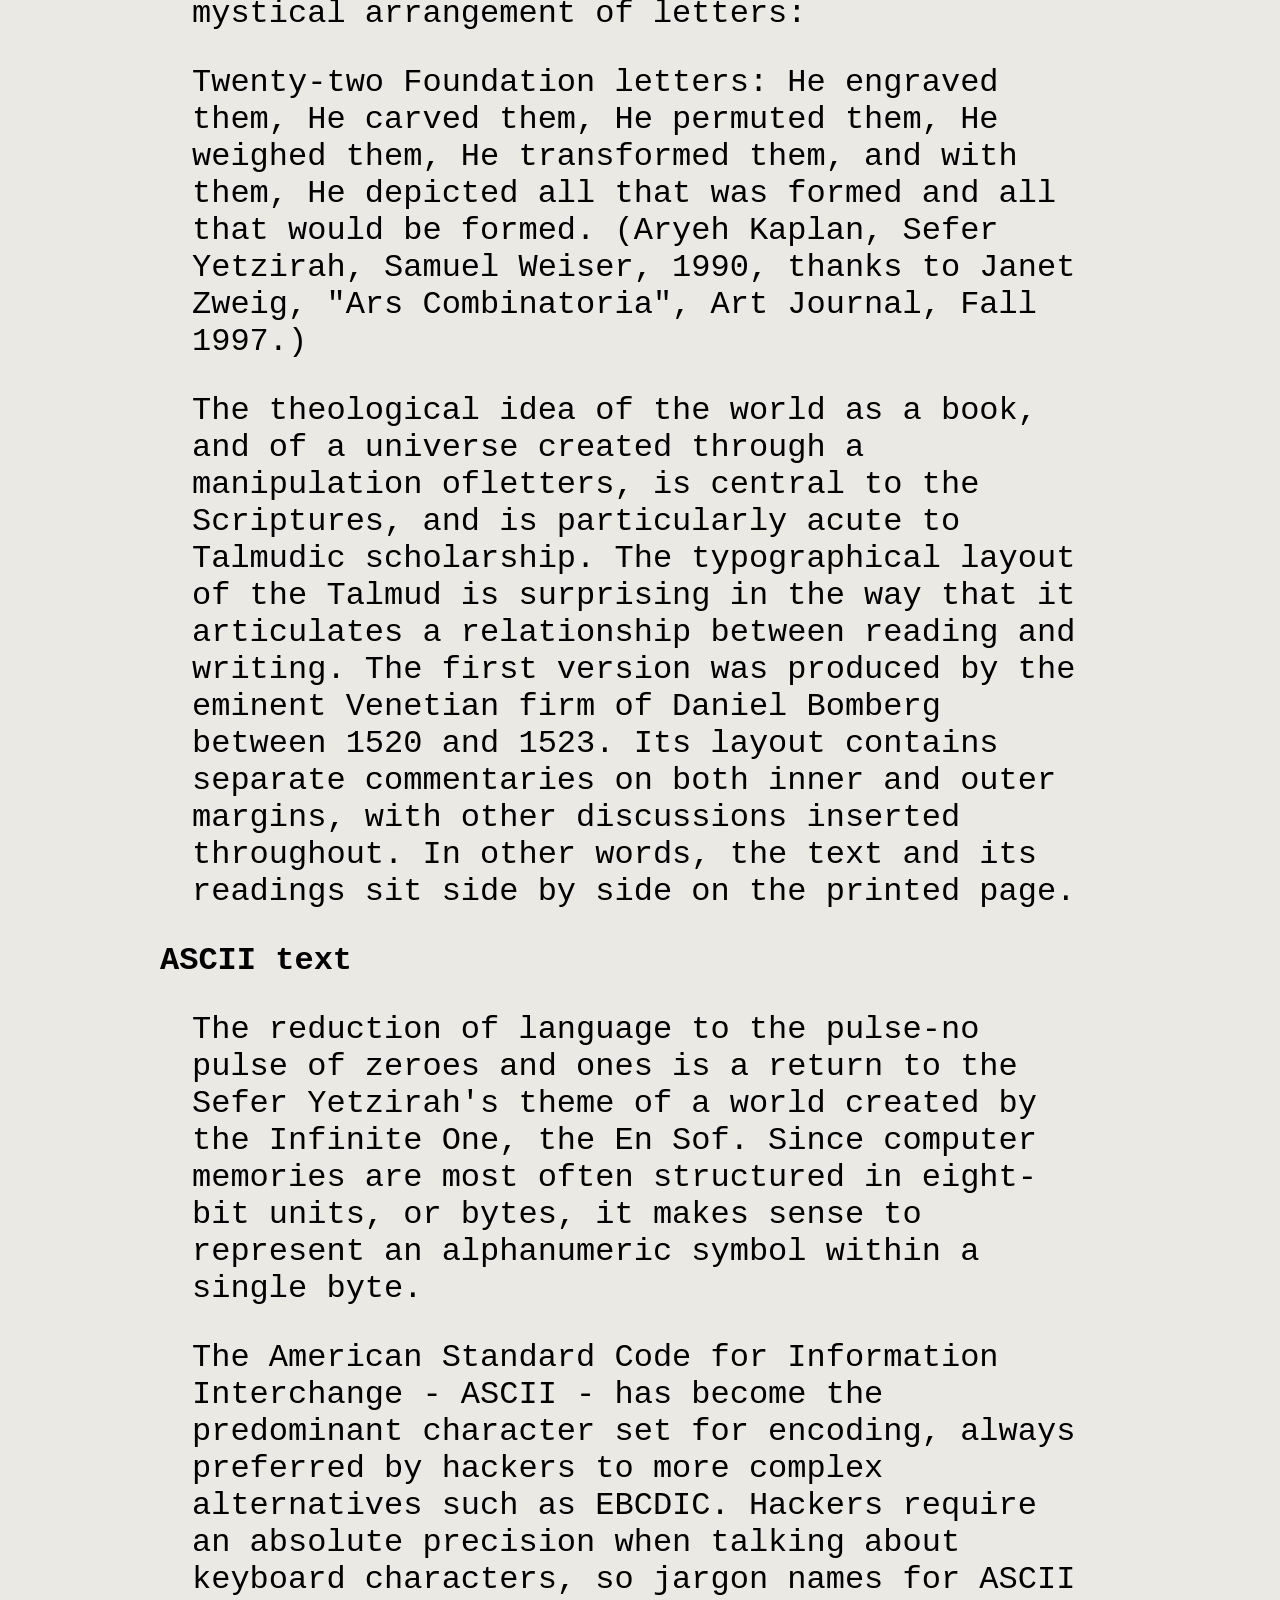
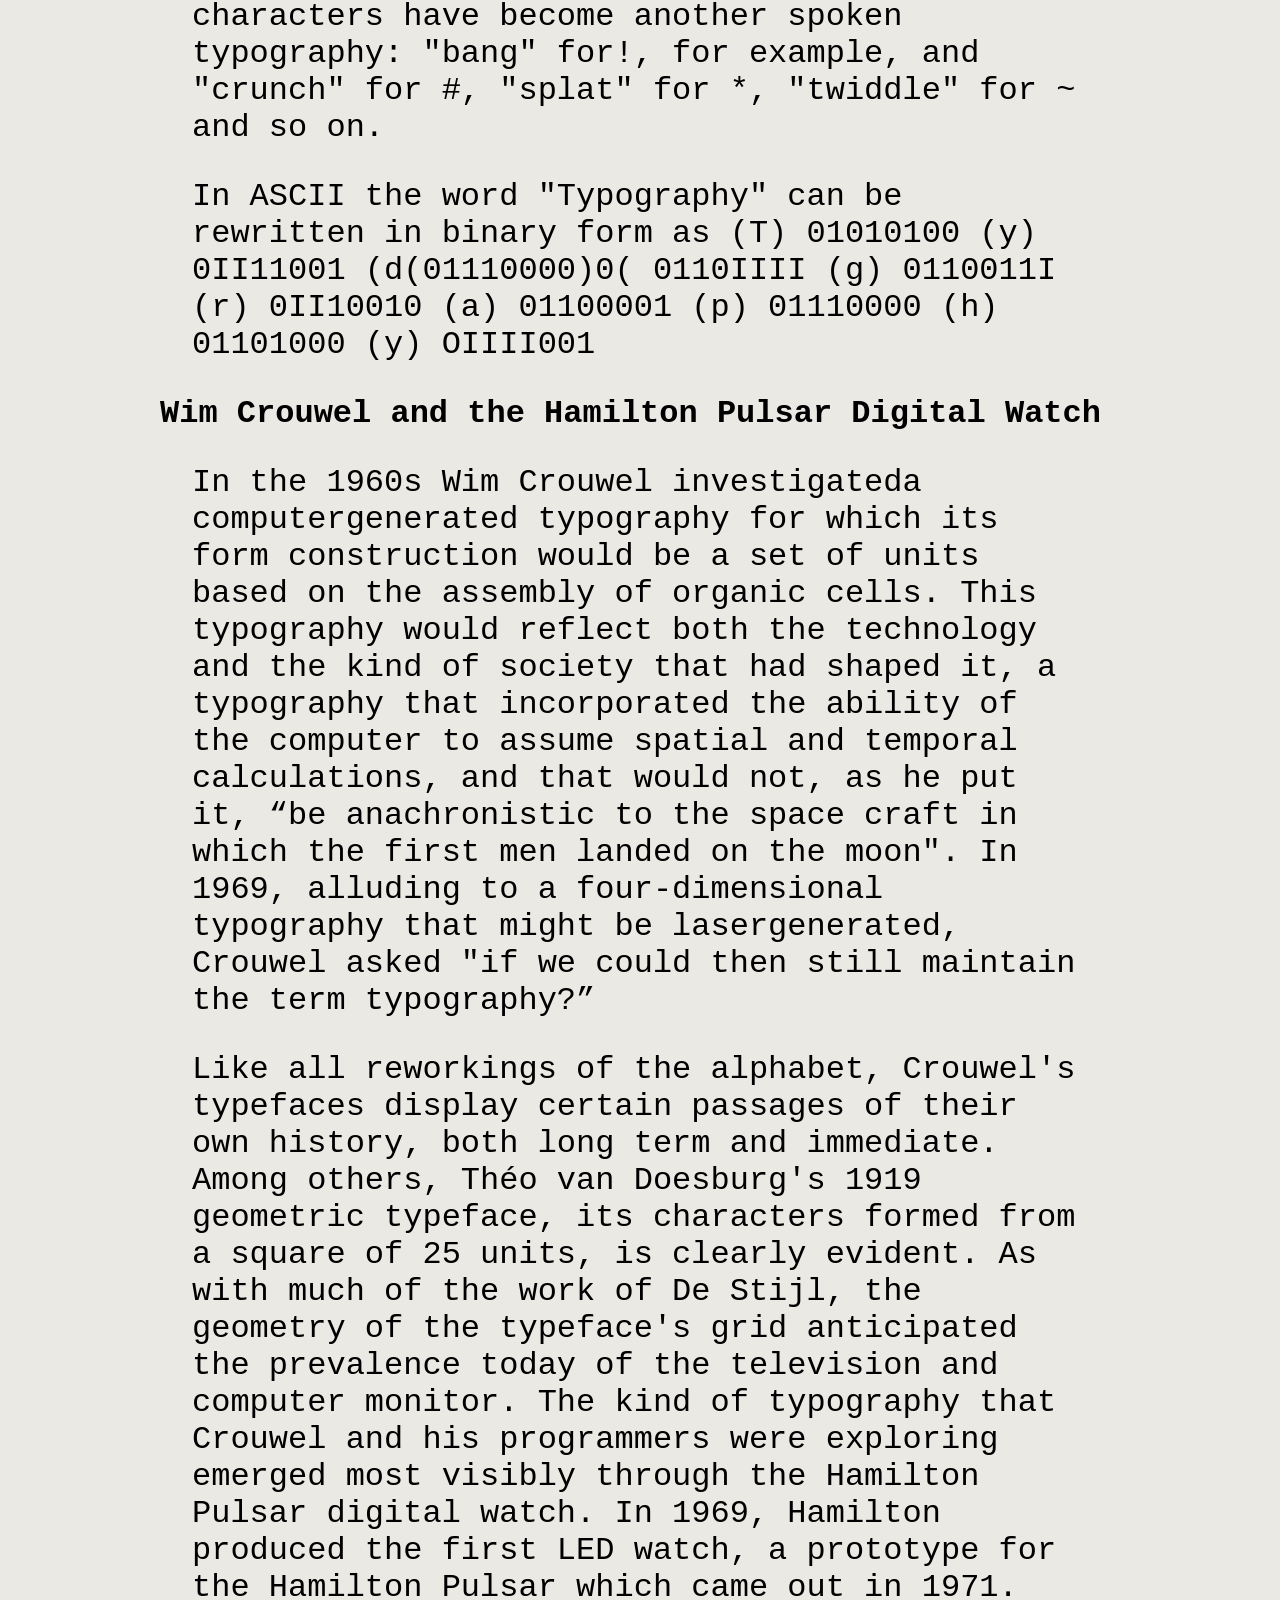
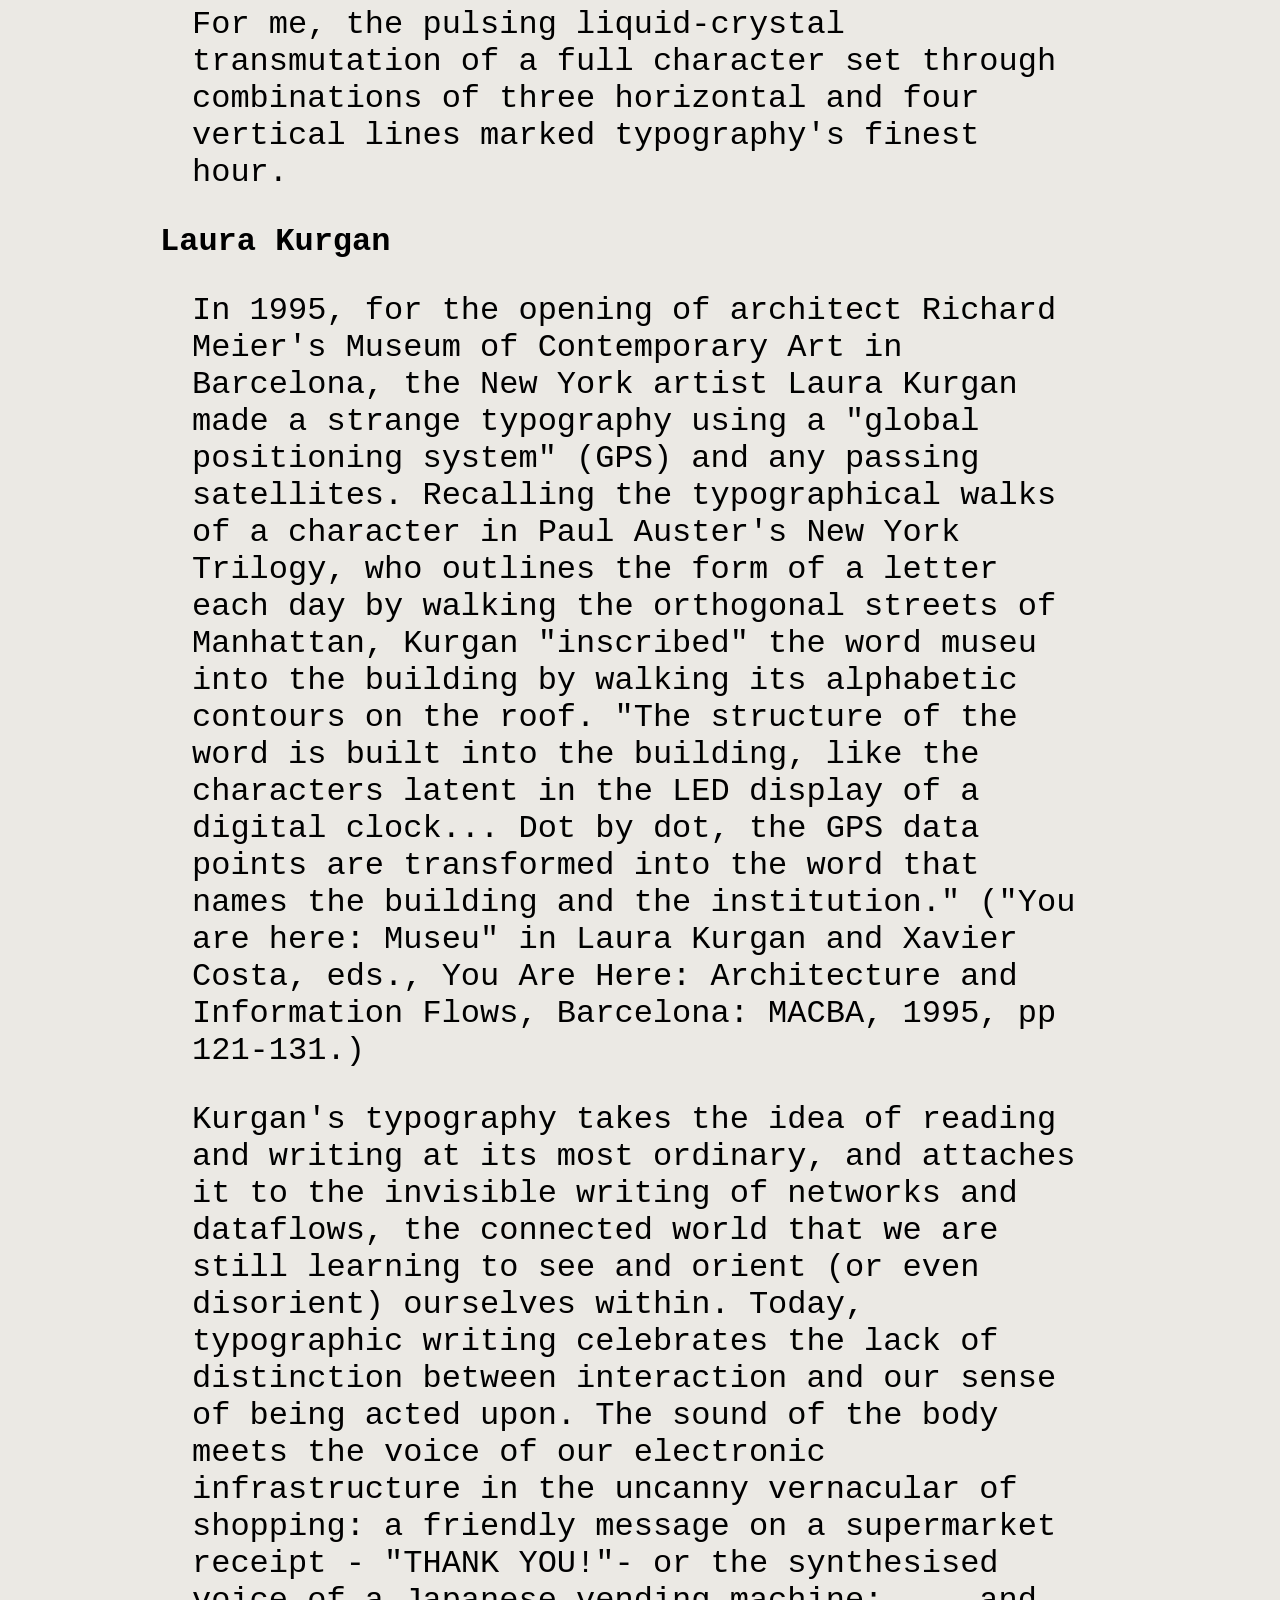
==== commit 9c79d4c3: "direction1 css" ====
--- a/direction-1/index.html
+++ b/direction-1/index.html
@@ -7,21 +7,21 @@
 	</head>
 	<body>
 		<header>
-			<a id= "back home" href="../">Back to Home</a>
+			<a id= "back-home" href="../">Back to Home</a>
 		</header>
 
 		<main>
 		<article id="my-typographies">
 			<header>
 				<hgroup>
-					<h1>MY TYPOGRAPHIES</h1>
+					<h2>MY TYPOGRAPHIES</h2>
 					<p class="time">Paul Elliman, 1998</p>
 				</hgroup>
 			</header>
 			<section>
 				<blockquote>
 					<p class="epigraph">The day was very hot and windy and there were scribbles of cirrus blowing across the sky.</p>
-						<cite class="author">Bruce Chatwin, <em>The Songlines</em></cite>
+					<p class="author">Bruce Chatwin, The Songlines
 				</blockquote>
 
 				<p>Typography may have entered the stratosphere of a newage, but the internal dynamic that propels it remains the same, <strong>a fusion of language and the alphabet.</strong> There is a linguistic impulse whereby the qualities we generally "ascribe" to one or the other - alphabetic writing and language - cross over. The unassuming line from Bruce Chatwin, in which he sees the locks of cirrus cloud as a kind of wild writing on the sky, as if he put it there(which in a sense he did), immediately conjures the thread connecting us to our physical environment via writing. Writing gives the impression of things. Conversely, things can give the impression of writing. This association between writing and things provides a crude basis from which to outline a reading/writing list of favourite <em>"typographies".</em>
@@ -118,10 +118,9 @@
 		</article>
 	</main>
 	<footer>
-		<p>From reading
+		<p>The reading =
 			<a id="reading" href="https://readings.design/PDF/MyTypographies.pdf">My Typographies</a>
-		<p>by Paul Elliman</p>
-		<a id="back-to-top" href="#">^</a>
+		<a id="back-to-top" href="#">Back to Top</a>
 	</footer>
 	</body>
 </html>
--- a/styles/common.css
+++ b/styles/common.css
@@ -1,5 +1,47 @@
+/*base styles*/
+:root{
+	--base-type: 1rem;
+
+	--color-bg: rgb(210, 203, 191);
+	--color-font: black;
+	--color-base: white;
+	--color-point: brown;
+
+	--font-body: 'Cardo', serif;
+	--font-bigtitle: 'Geist', sans-serif;
+
+	--font-sm: 1rem;
+	--font-md: calc(var(--type-sm)*2);
+	--font-lg: calc(var(--type-sm)*3);
+
+	--space-sm: 2rem;
+	--space-md: calc(var(--space-md)*2);
+
+	/*base color&font*/
+	background-color: var(--color-bg);
+	color: var(--color-font);
+}
 
 body{
-	max-inline-size: 50rem;
-	margin: auto;
+	max-inline-size: 60rem;
+	margin: auto; /*makes it to center*/
 }
+
+h1{
+	font-weight: 600;
+	text-align: center;
+	border-block: 0.7rem double var(--color-point);
+	padding-block: 3rem;
+	font-size: calc(var(--base-type)*4);
+	color: var(--color-point)
+}
+
+li{
+	text-align: center;
+	margin: var(--space-sm);
+	font-weight: 800;
+	font-size: var(--font-lg)
+
+
+
+}
--- a/direction-1/style.css
+++ b/direction-1/style.css
@@ -1,16 +1,101 @@
+/*base styles*/
 :root{
-	--type-sm: 1rem;
-	--type-md: calc(var(--type-sm)*2);
-	--type-lg: calc(var(--type-sm)*3);
+	--base-type: 1rem;
 
-	--color-bg: papayawhip;
+	--font-body:sans-serif;
+	--font-title: Inter;
 
-	--space-md: 2rem;
-	--space-md: 4rem;
+	--font-sm: 1rem;
+	--font-md: calc(var(--font-sm)*2);
+	--font-lg: calc(var(--font-sm)*3);
+
+	--color-bg: #EBE9E4;
+	--color-font: #1c1c1c;
+	--color-base: white;
+	--color-point: #ff4D00;
+	--color-link: blue;
+
+	--space-sm: 1rem;
+	--space-md: calc(var(--space-sm)*2);
+
+	/*base color&font*/
+	background-color: var(--color-bg);
+	color: var(--color-font);
+
 }
 
 body{
 	font-family:'Courier New', Courier, monospace;
+	font-size: var(--font-md);
 	color: black;
-	background-color: antiquewhite;
 }
+
+h2{
+	text-align: center;
+	font-family:'Courier New', Courier, monospace;
+	font-weight:600;
+	font-size: calc(var(--font-sm)*6);
+	border-block: solid;
+	border-color: var(--color-font);
+	padding-block: var(--space-sm);
+	color: var(--color-font);
+	margin-block: var(--space-md);
+}
+
+h3{
+	font-weight: 600;
+	font-size: var(--font-md);
+	margin-block-start: var(--size-lg);
+	margin-block-end: var(--size-md);
+	border-block-end: calc(var(--size-sm) / 10) solid var(--color-font);
+}
+
+p{
+	margin: var(--space-md);
+}
+
+blockquote{
+	font-size: var(--font-lg);
+	font-style: italic;
+	font-weight: 500;
+	line-height: var(--size-md);
+	border-inline-start: calc(var(--size-sm) / 4) solid var(--color-point);
+	padding-inline-start: var(--size-md);
+	margin-block-end: var(--size-md);
+	color: var(--color-point);
+}
+
+.author{
+	font-size: var(--font-md);
+	font-weight: 100;
+	text-align: end;
+	color: var(--color-font);
+}
+
+.time{
+	text-align: center;
+}
+
+#reading{
+	color: var(--color-link);
+}
+
+#back-home{
+	font-size: var(--font-md);
+	margin-block-start: var(--size-lg);
+	margin-block-end: var(--size-md);
+	border-block-end: calc(var(--size-sm) / 10) solid var(--color-font);
+	position: sticky;
+	inset-block-start: 0;
+	padding-block: var(--size-md);
+	background-color: var(--color-bg);
+}
+
+#back-to-top{
+	display: block;
+	text-align: center;
+	font-weight: 500;
+	font-size: var(--font-md);
+	margin-block-start: var(--size-md);
+	color: var(--color-font);
+}
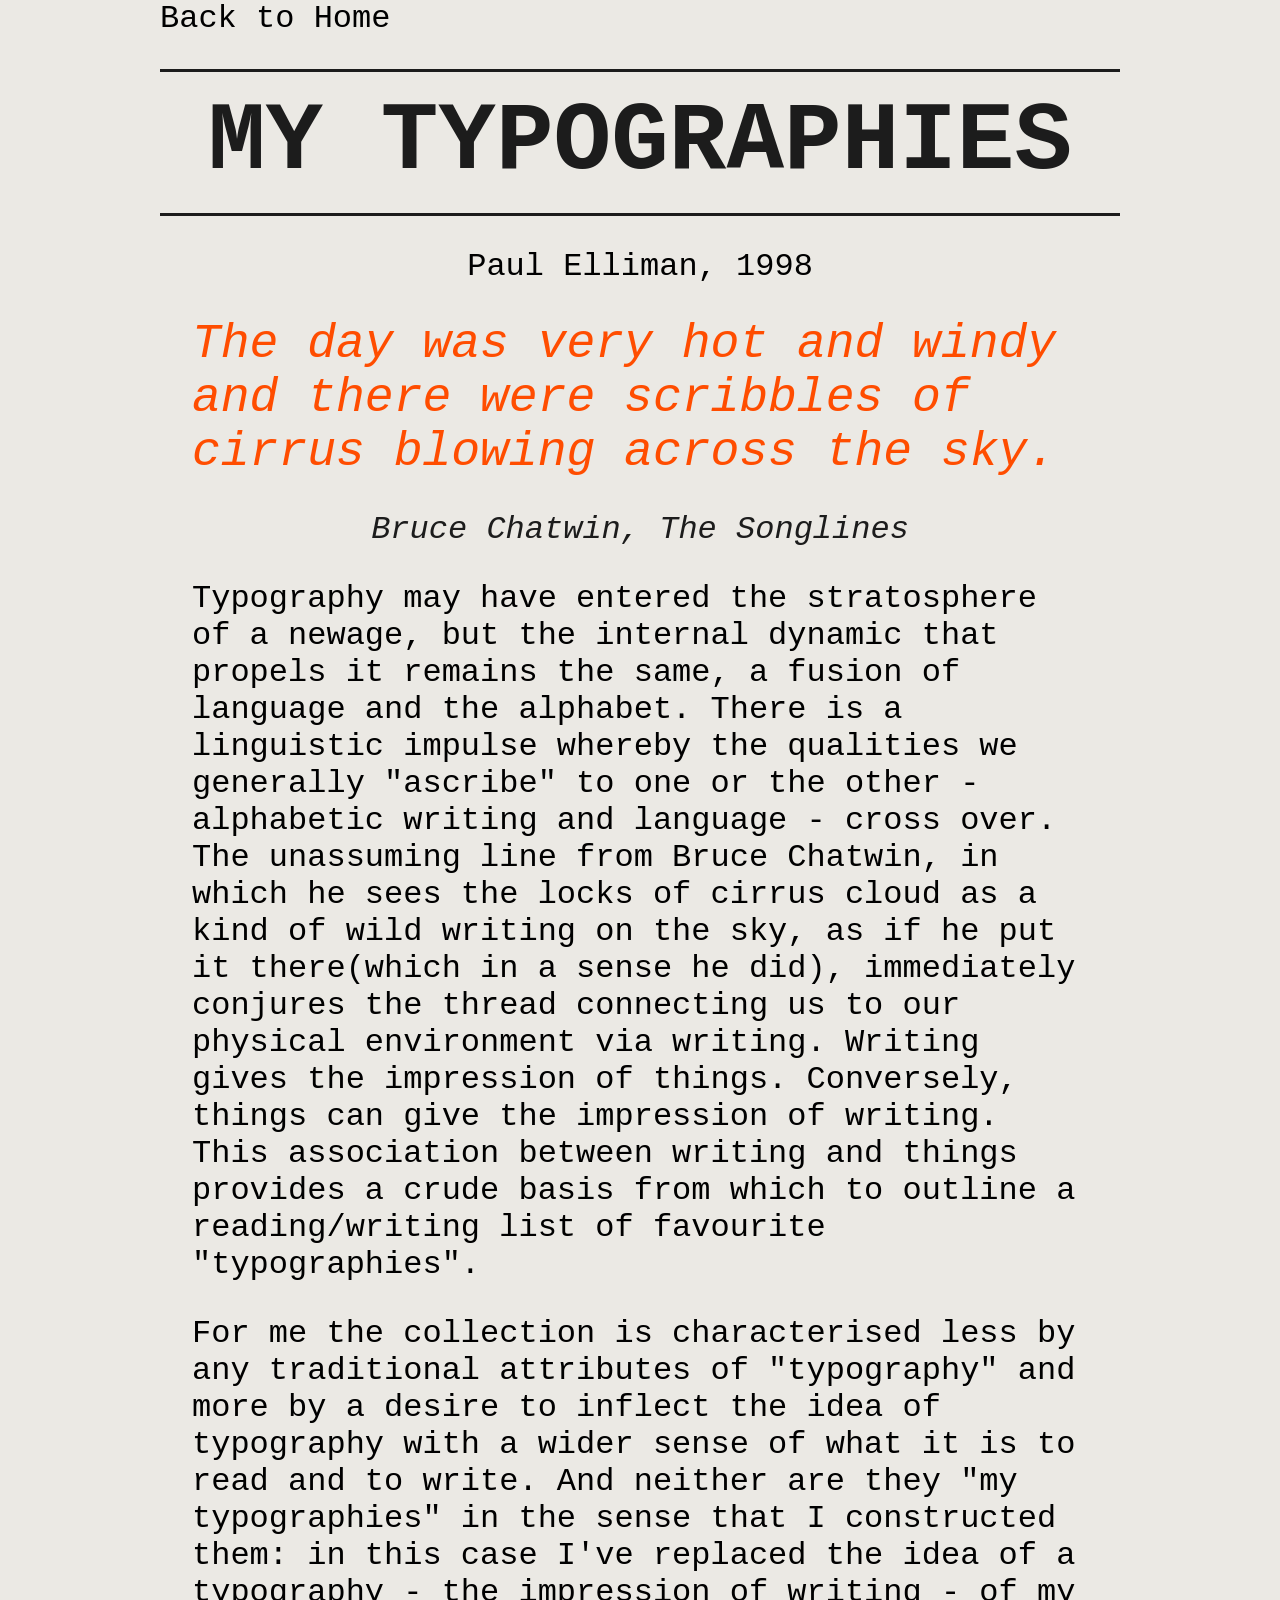
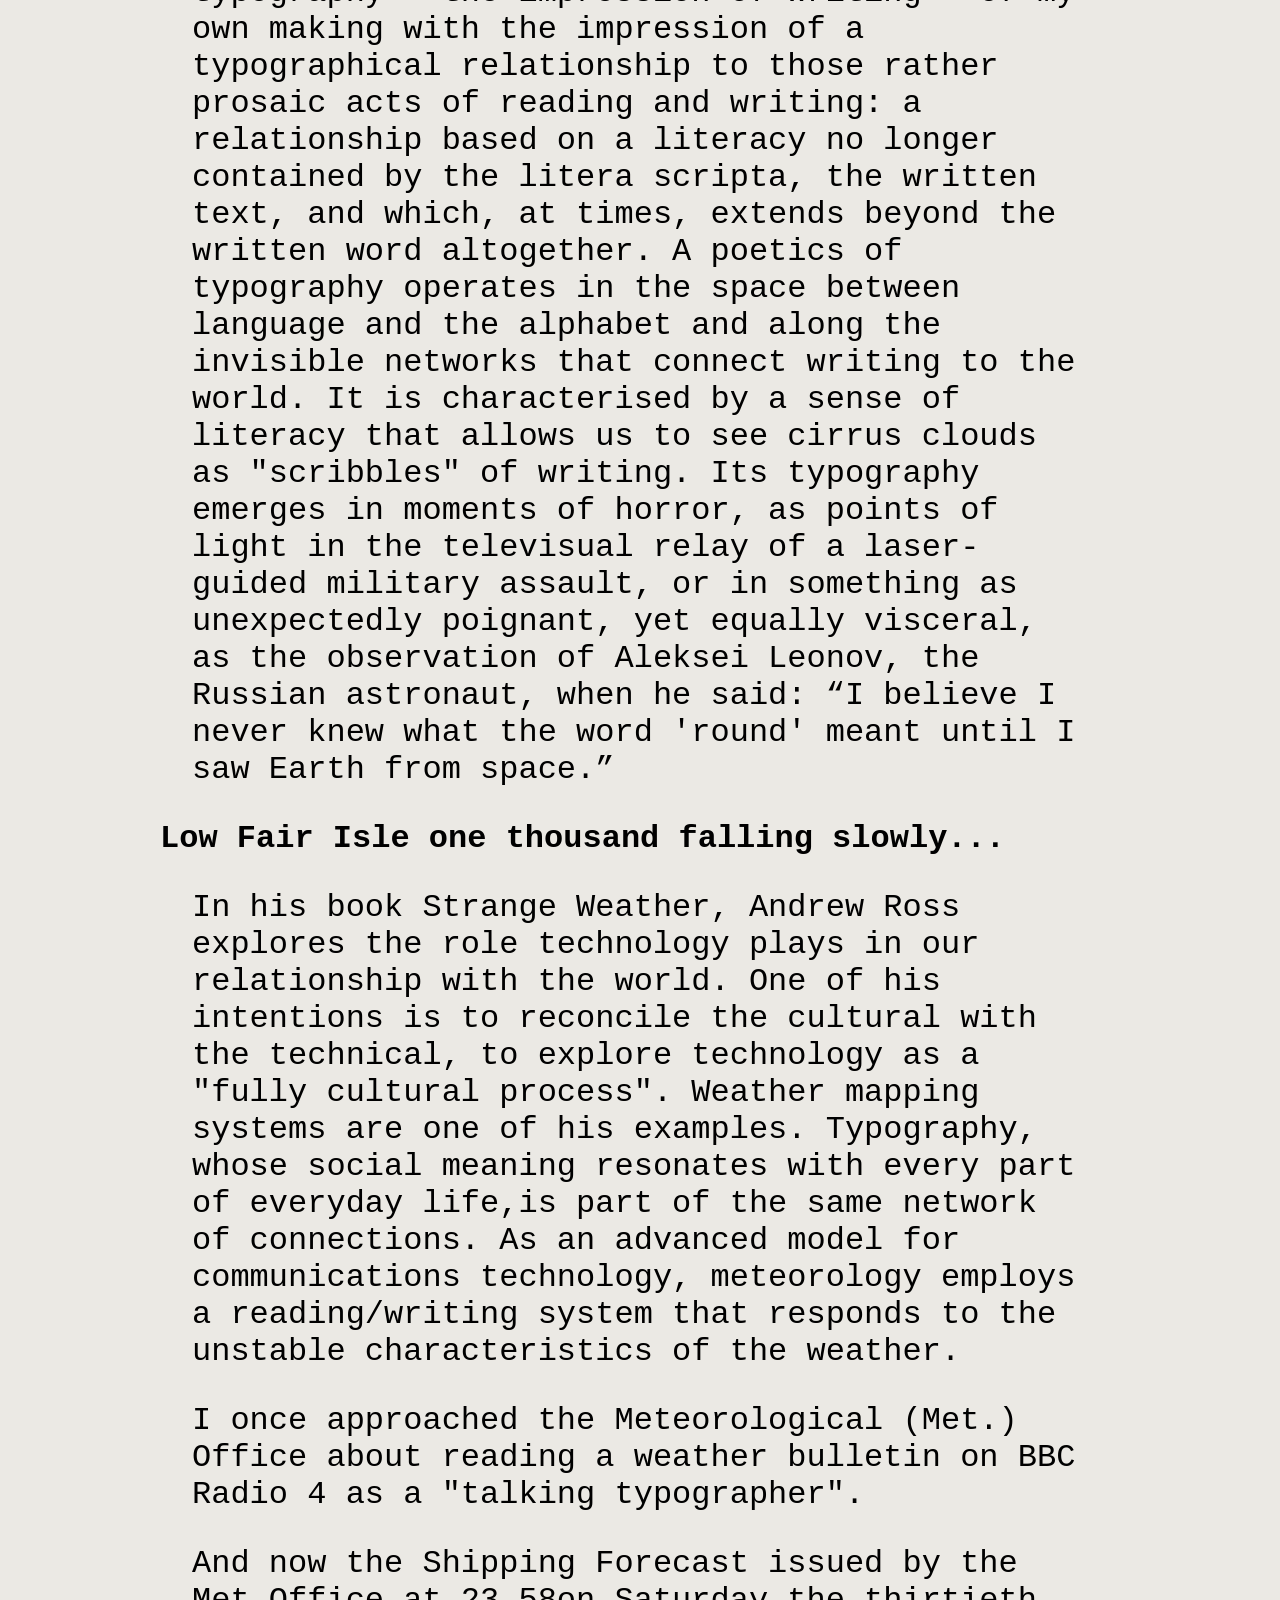
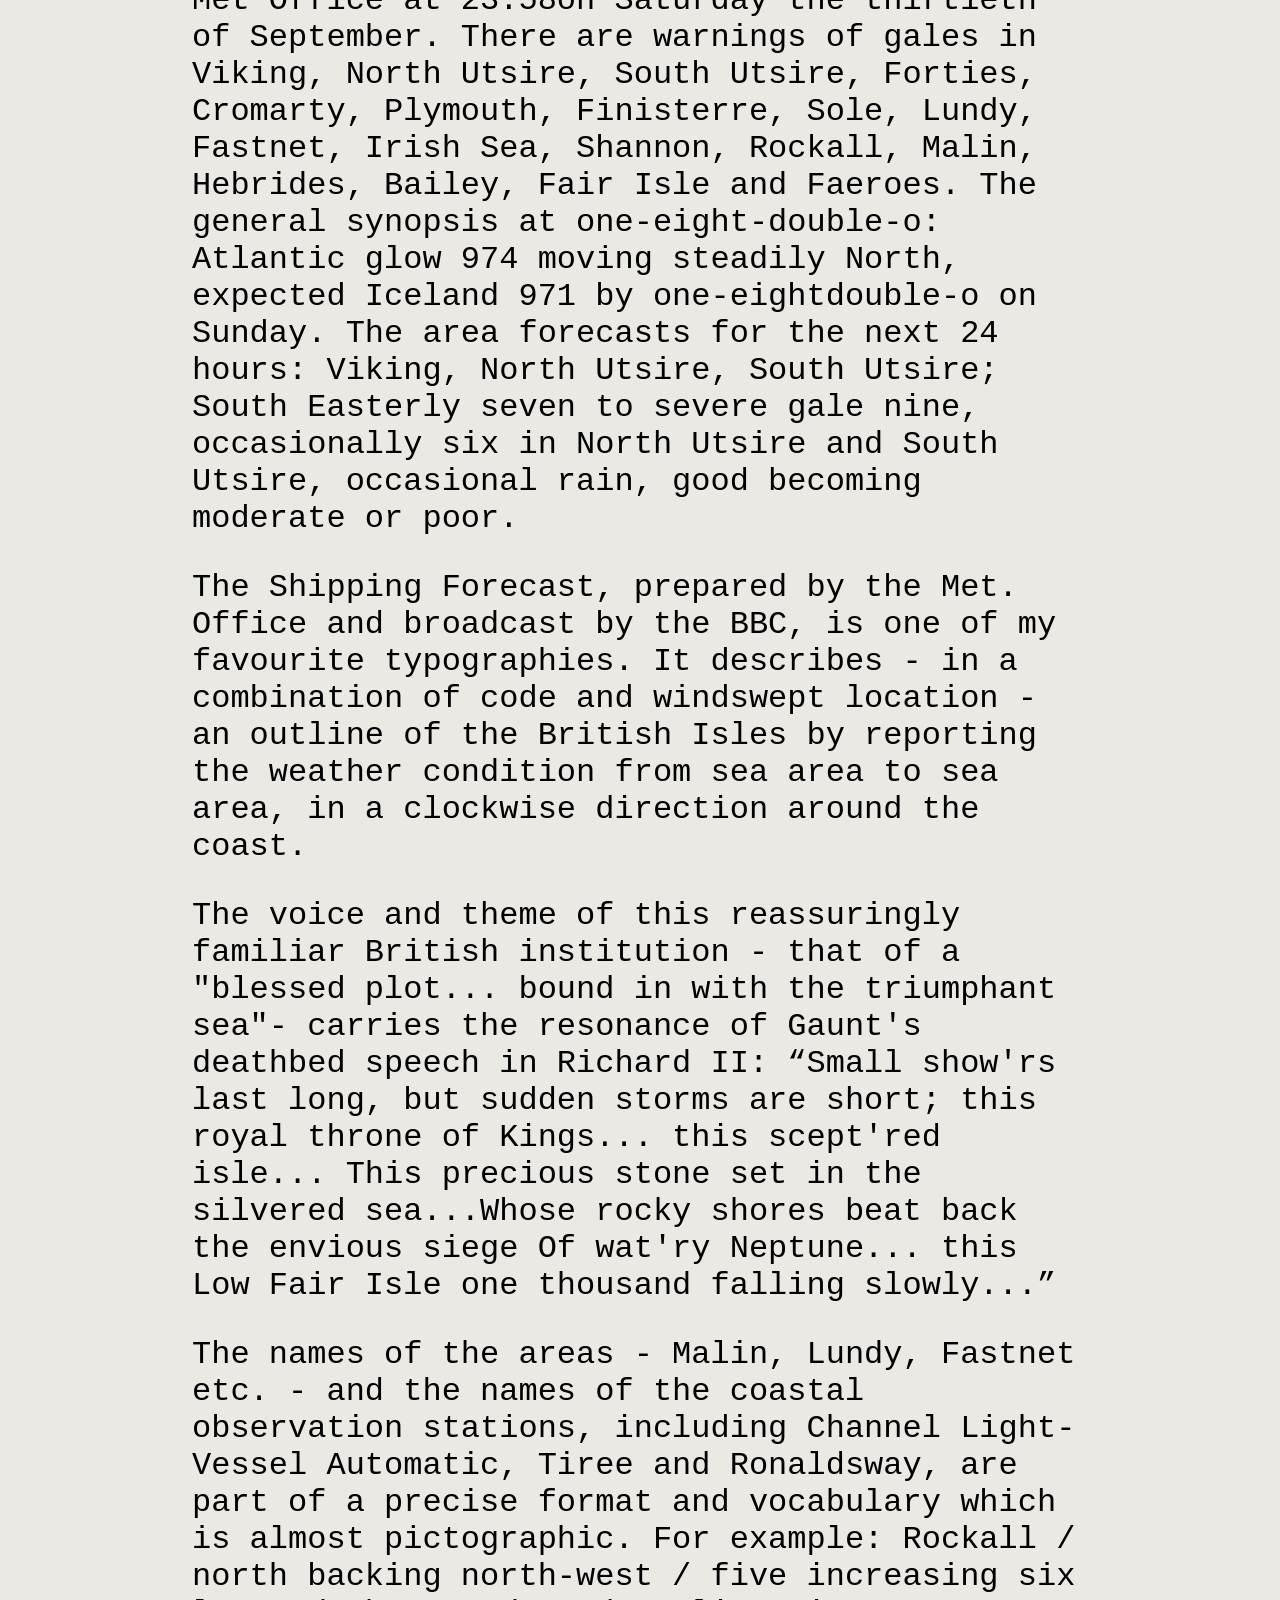
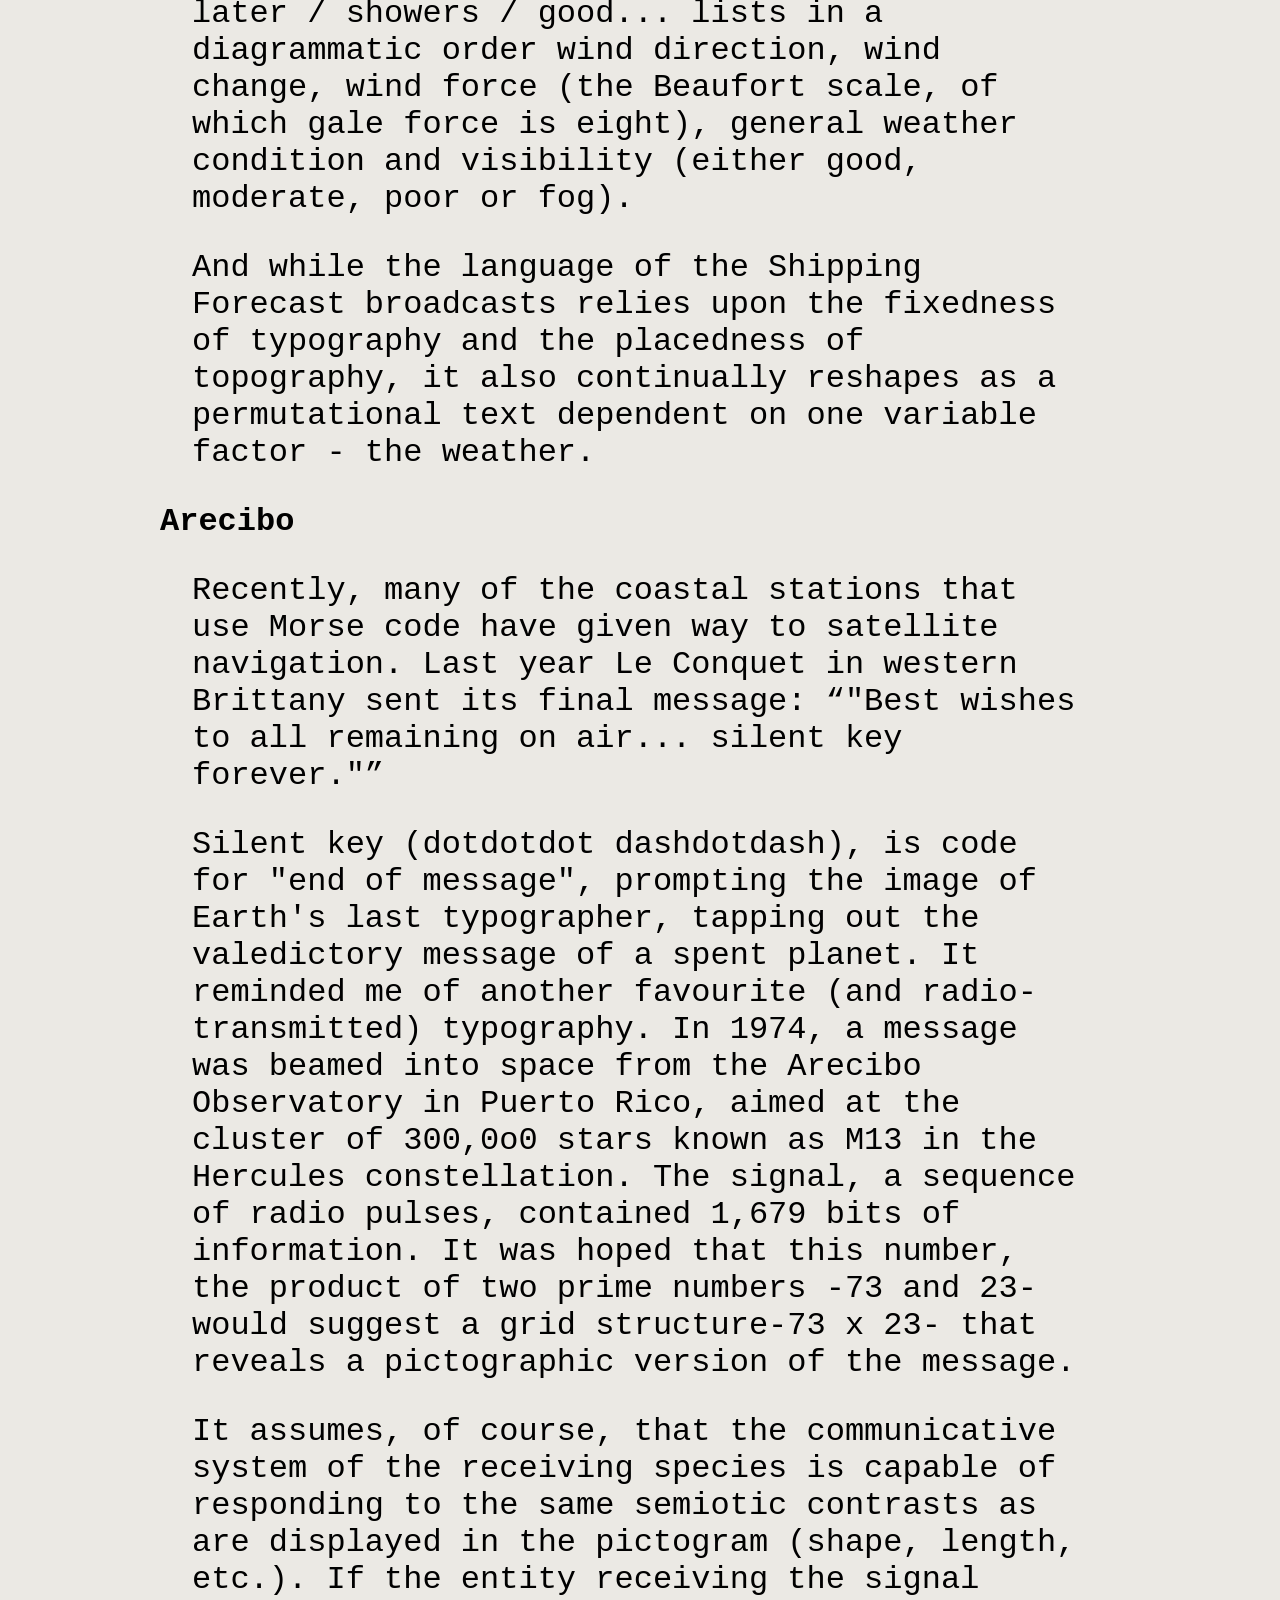
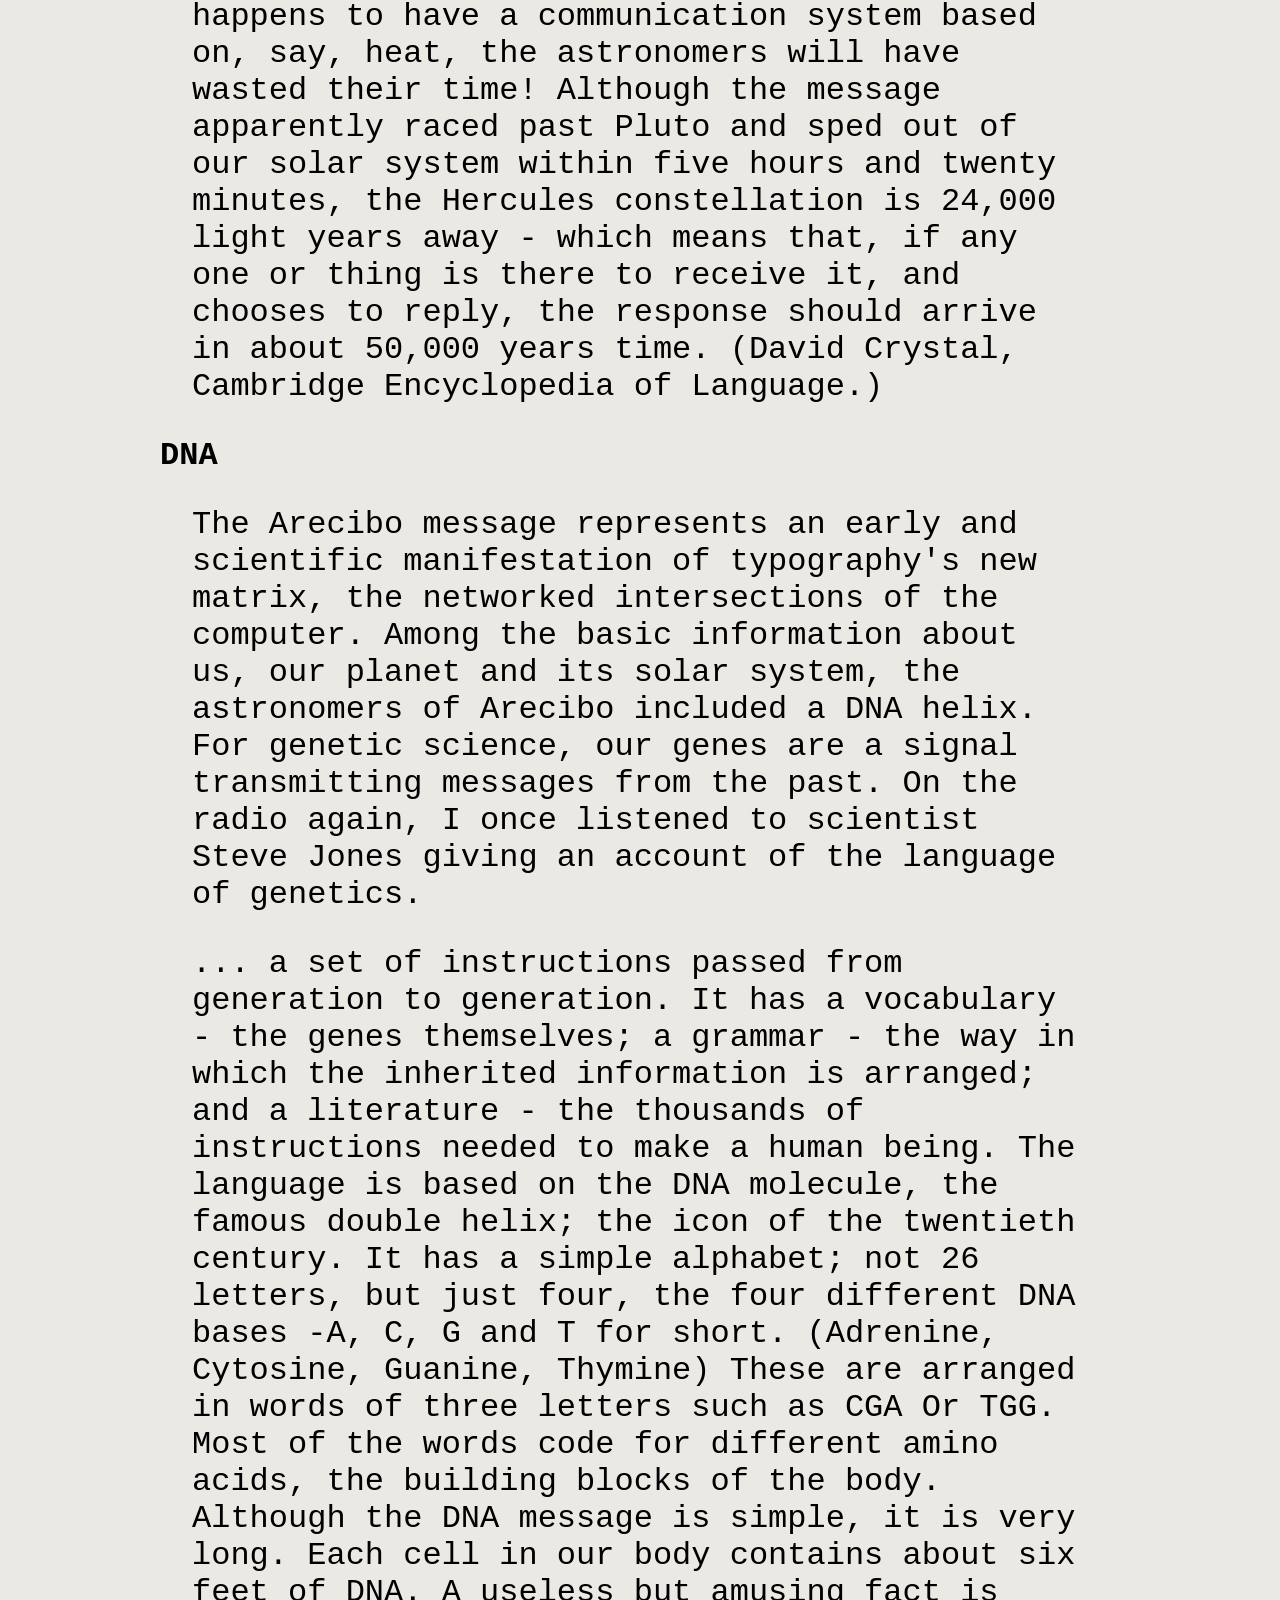
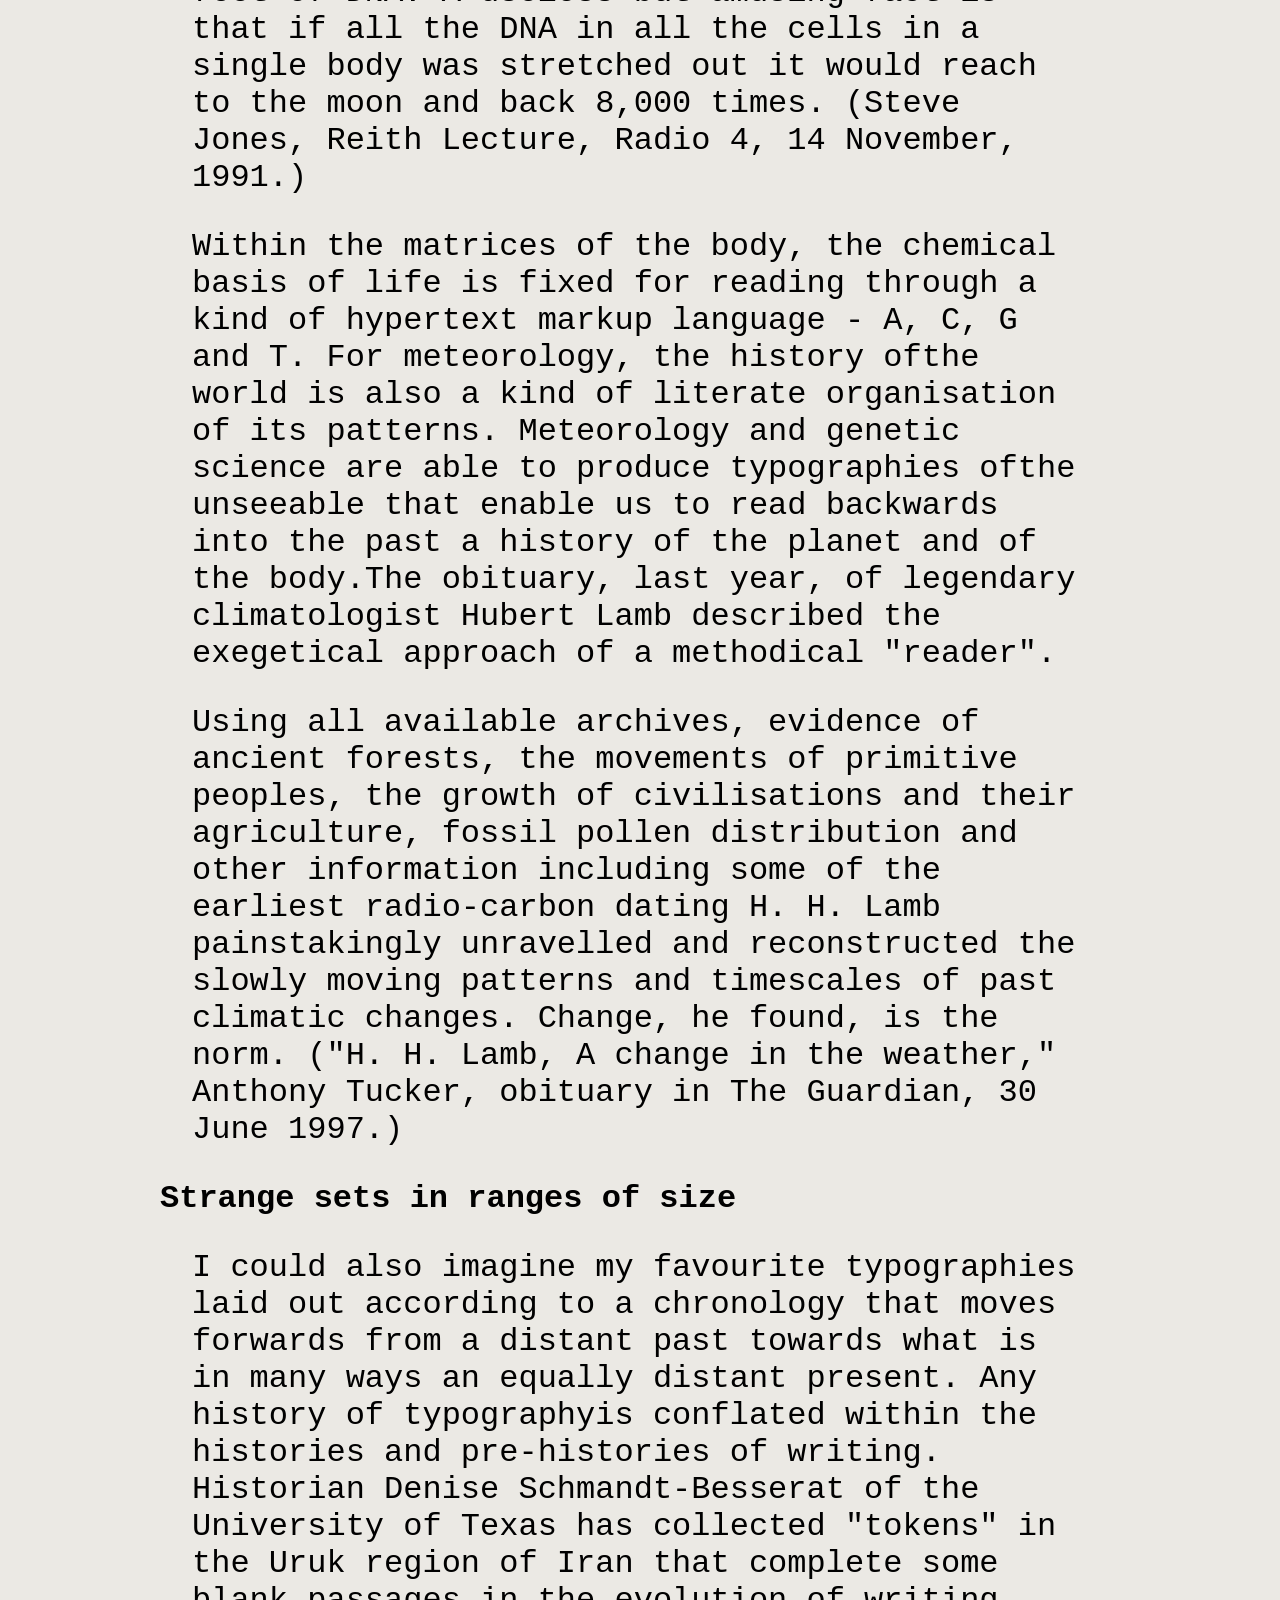
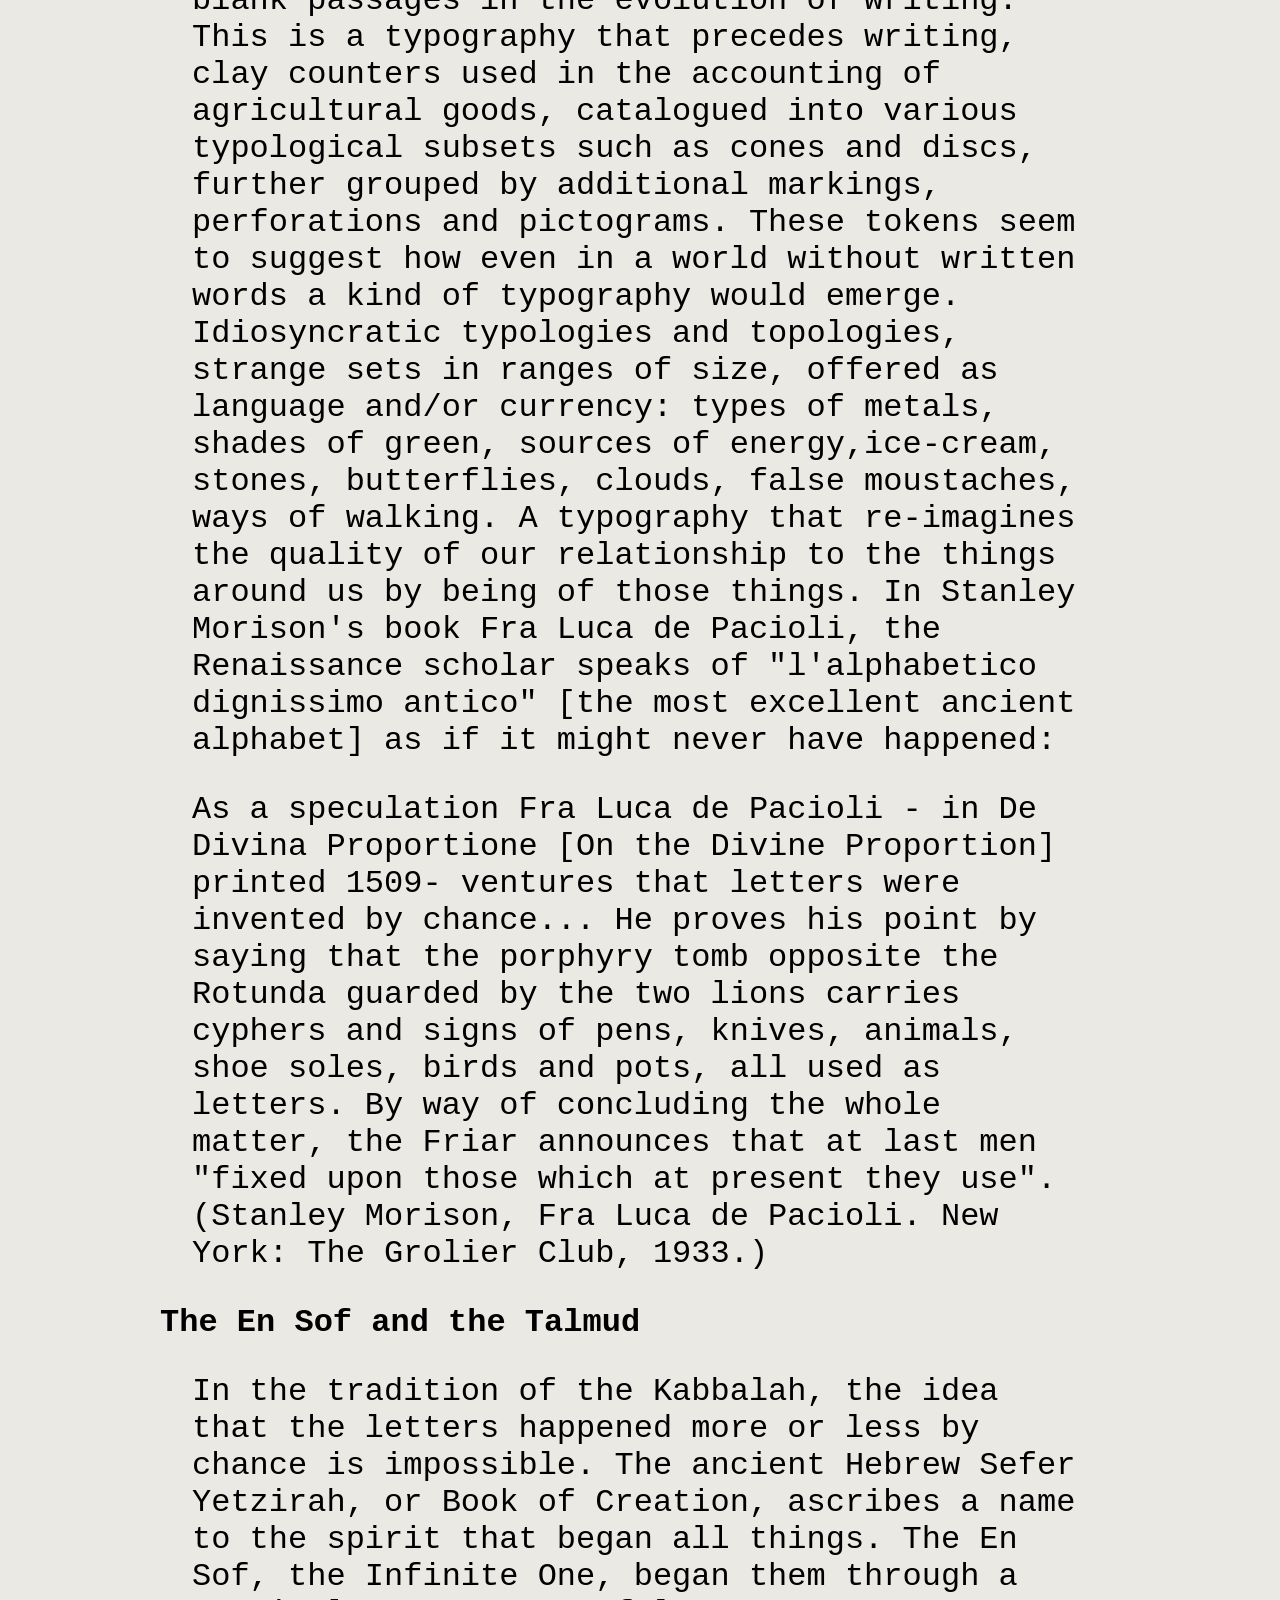
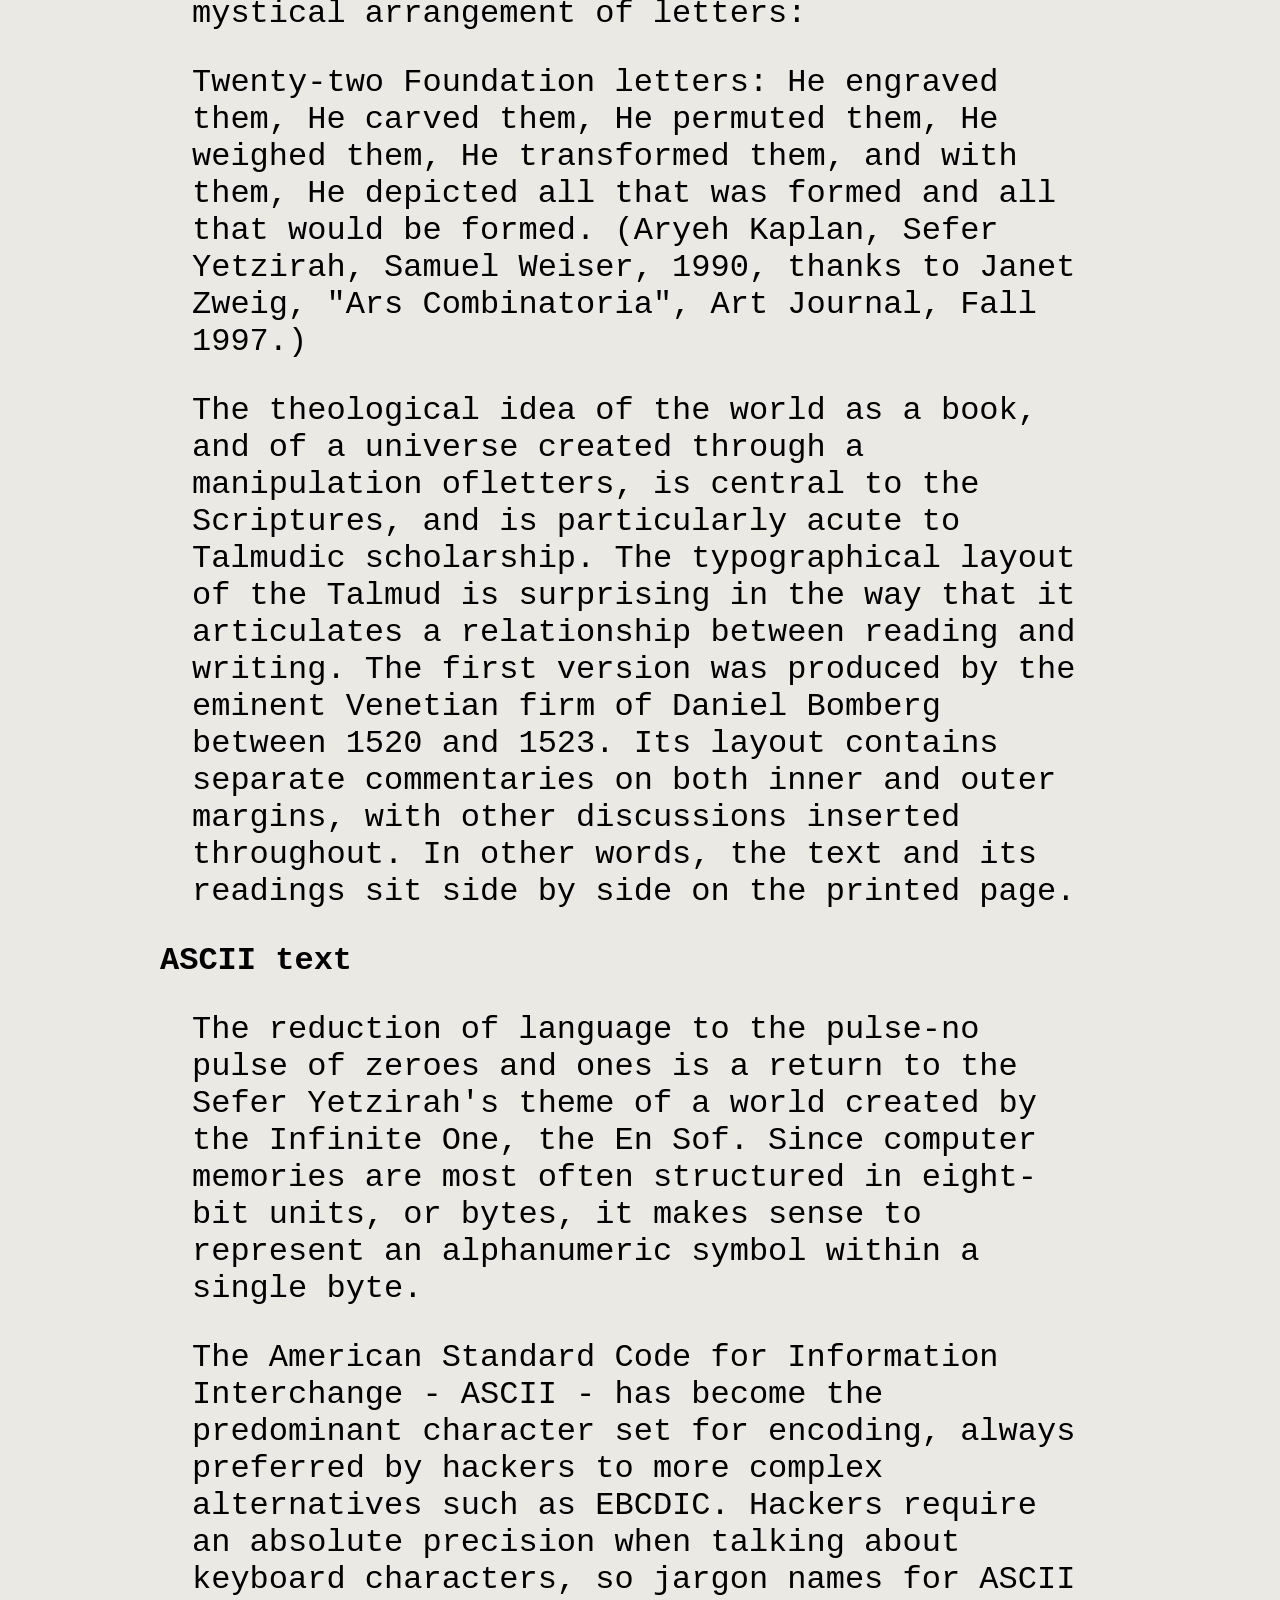
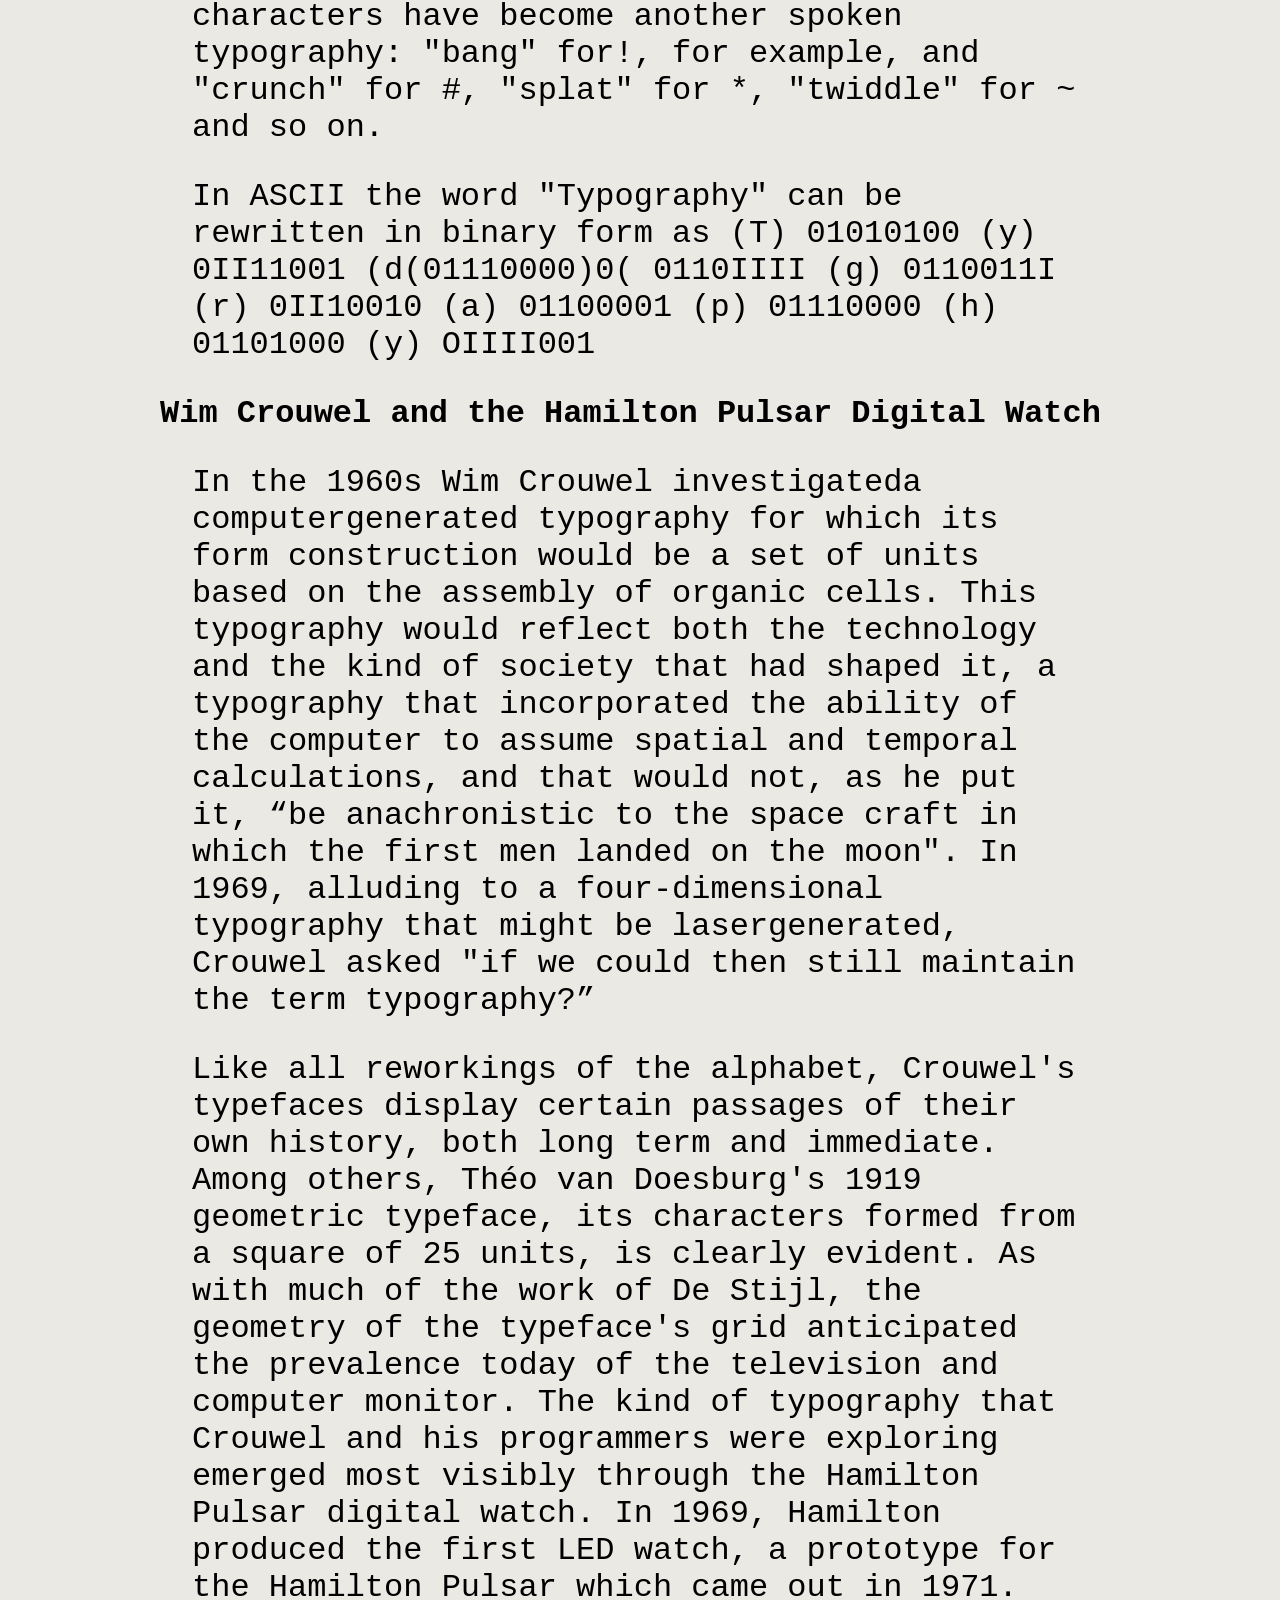
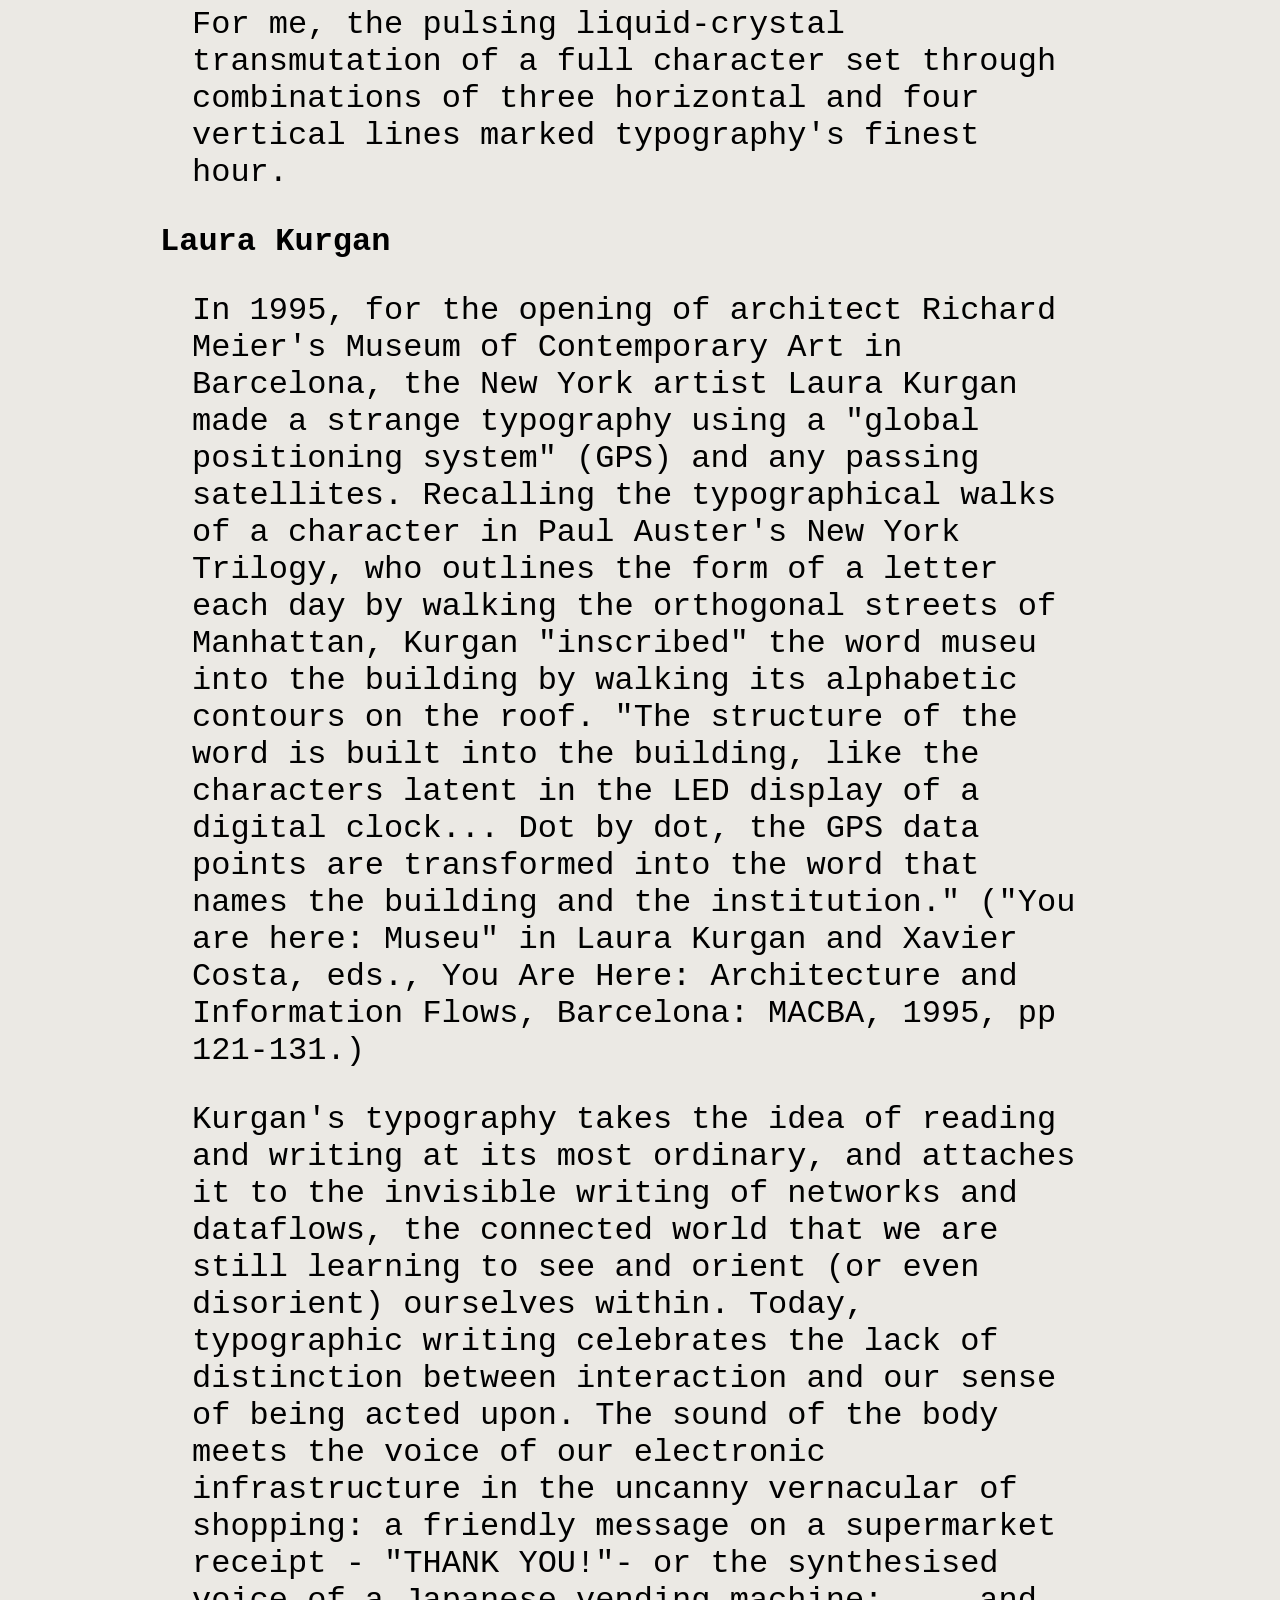
==== commit 4eedc98e: "direction1 fix font" ====
--- a/direction-1/index.html
+++ b/direction-1/index.html
@@ -118,7 +118,7 @@
 		</article>
 	</main>
 	<footer>
-		<p>The reading =
+		<p>Original article =
 			<a id="reading" href="https://readings.design/PDF/MyTypographies.pdf">My Typographies</a>
 		<a id="back-to-top" href="#">Back to Top</a>
 	</footer>
--- a/styles/common.css
+++ b/styles/common.css
@@ -8,7 +8,7 @@
 	--color-point: brown;
 
 	--font-body: 'Cardo', serif;
-	--font-bigtitle: 'Geist', sans-serif;
+	--font-bigtitle: 'Helvetica', serif;
 
 	--font-sm: 1rem;
 	--font-md: calc(var(--type-sm)*2);
@@ -29,9 +29,8 @@
 
 h1{
 	font-weight: 600;
+	font-family: 'Helvetica', serif;
 	text-align: center;
-	border-block: 0.7rem double var(--color-point);
-	padding-block: 3rem;
 	font-size: calc(var(--base-type)*4);
 	color: var(--color-point)
 }
@@ -40,8 +39,7 @@
 	text-align: center;
 	margin: var(--space-sm);
 	font-weight: 800;
-	font-size: var(--font-lg)
-
-
-
+	font-size: var(--font-lg);
+	border-block: var(--base-type);
+	border-color: var(--color-font);
 }
--- a/direction-1/style.css
+++ b/direction-1/style.css
@@ -2,8 +2,8 @@
 :root{
 	--base-type: 1rem;
 
-	--font-body:sans-serif;
-	--font-title: Inter;
+	--font-body: 'Courier New', Courier, monospace;
+	--font-title: 'Courier New', Courier, monospace;
 
 	--font-sm: 1rem;
 	--font-md: calc(var(--font-sm)*2);
@@ -25,14 +25,14 @@
 }
 
 body{
-	font-family:'Courier New', Courier, monospace;
+	font-family:var(--font-title);
 	font-size: var(--font-md);
 	color: black;
 }
 
 h2{
 	text-align: center;
-	font-family:'Courier New', Courier, monospace;
+	font-family:var(--font-title);
 	font-weight:600;
 	font-size: calc(var(--font-sm)*6);
 	border-block: solid;
@@ -68,7 +68,7 @@
 .author{
 	font-size: var(--font-md);
 	font-weight: 100;
-	text-align: end;
+	text-align: center;
 	color: var(--color-font);
 }
 
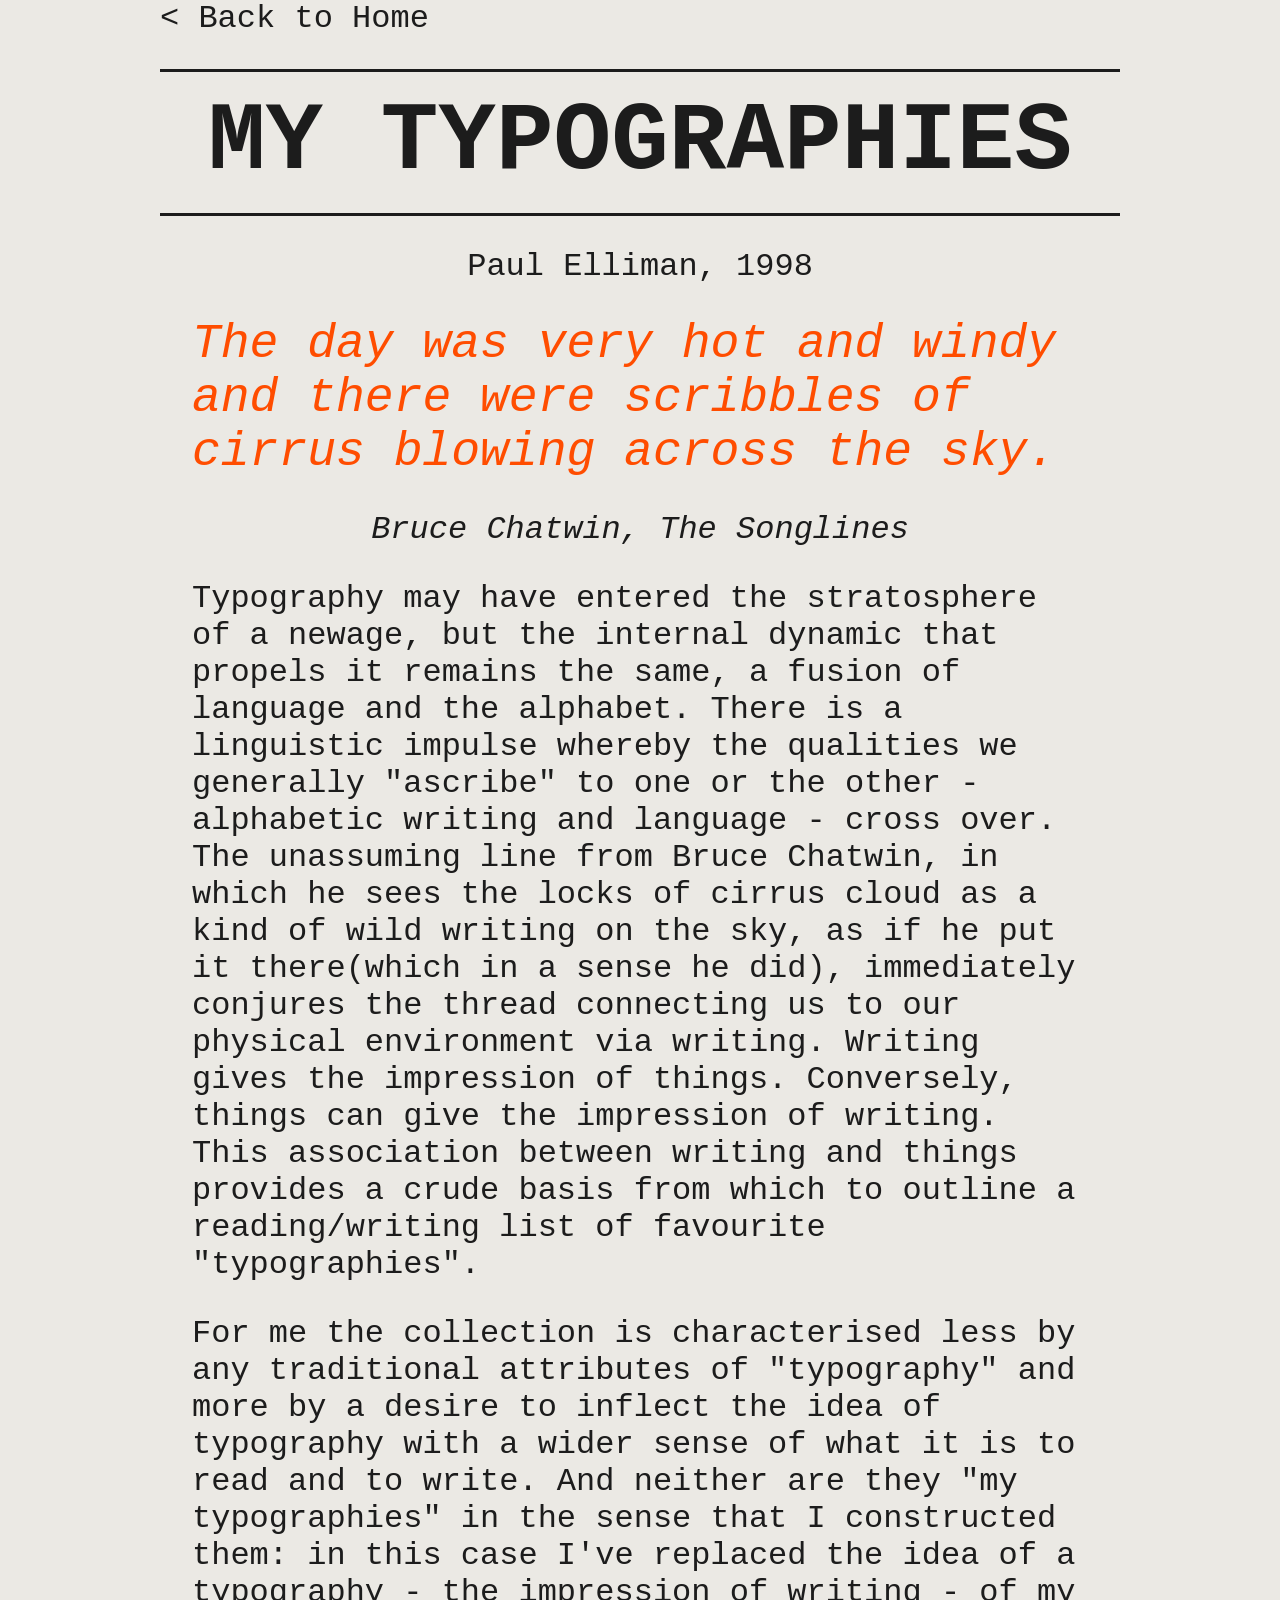
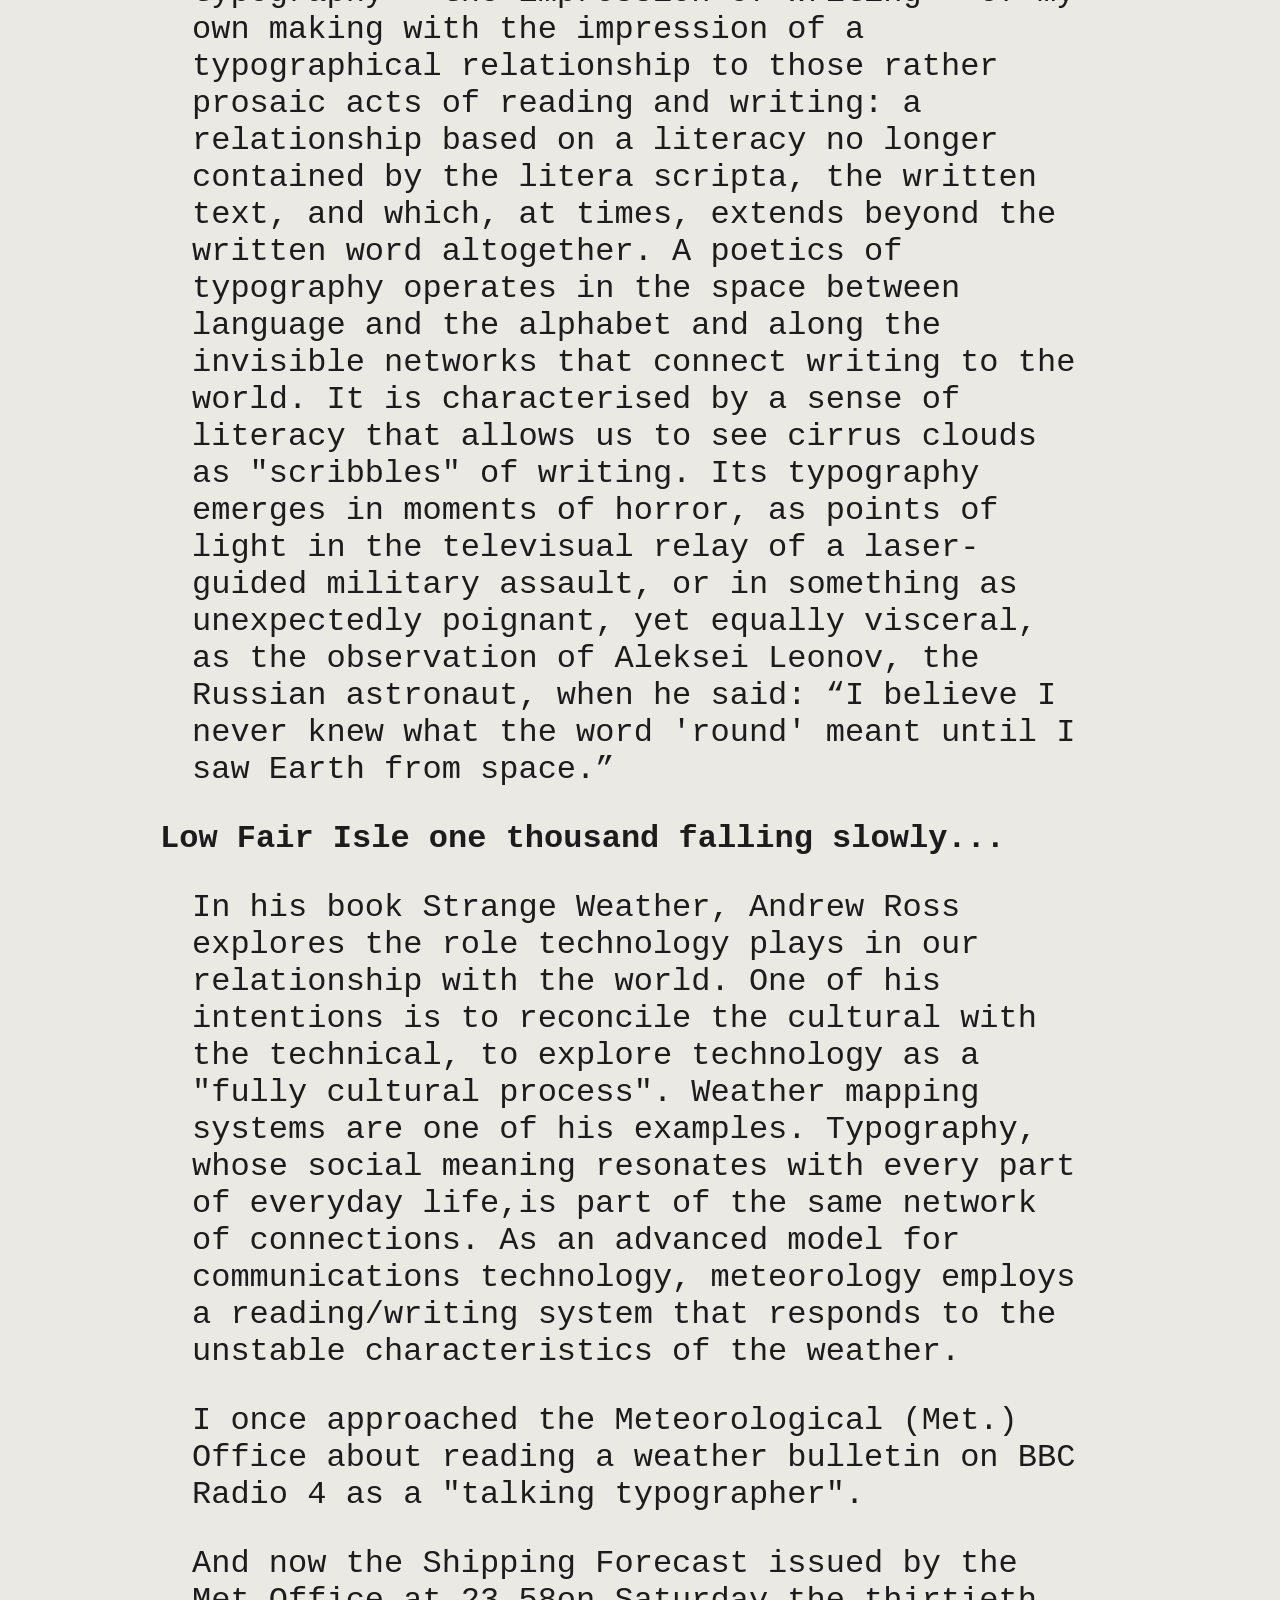
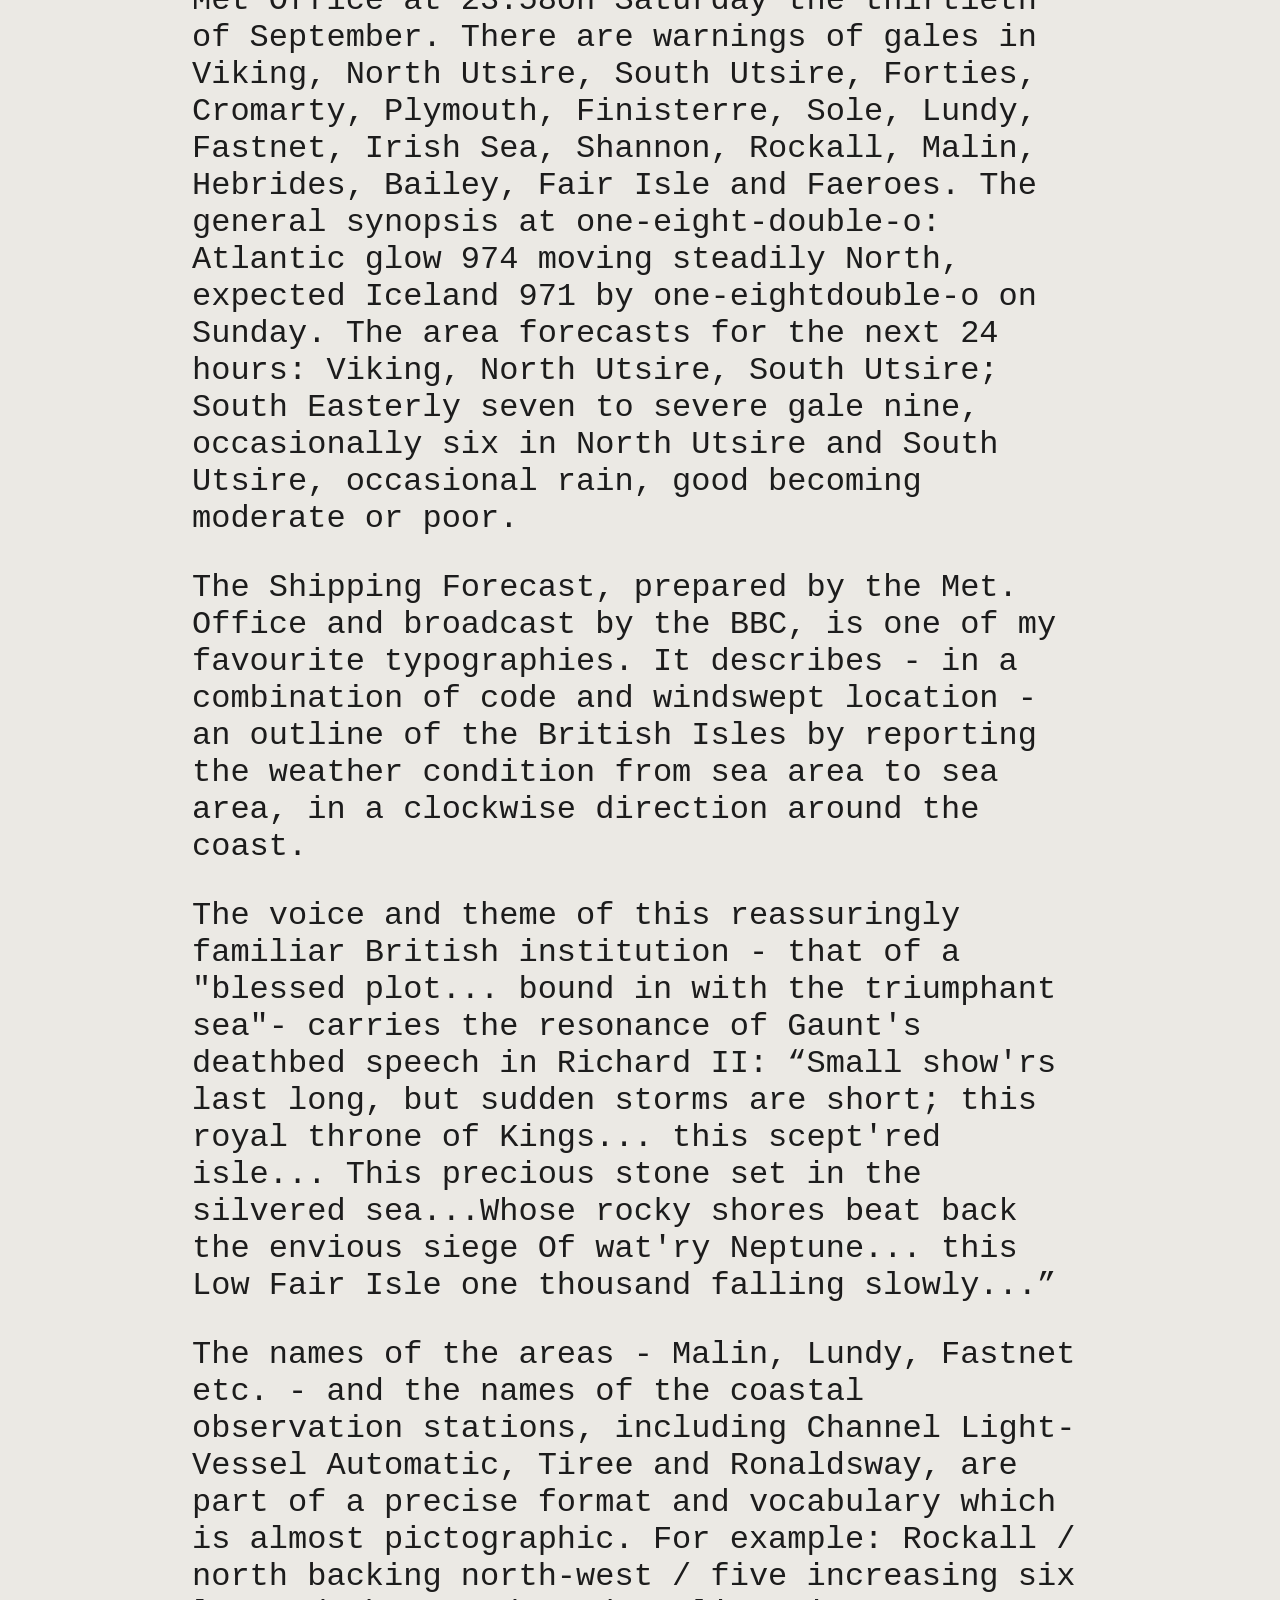
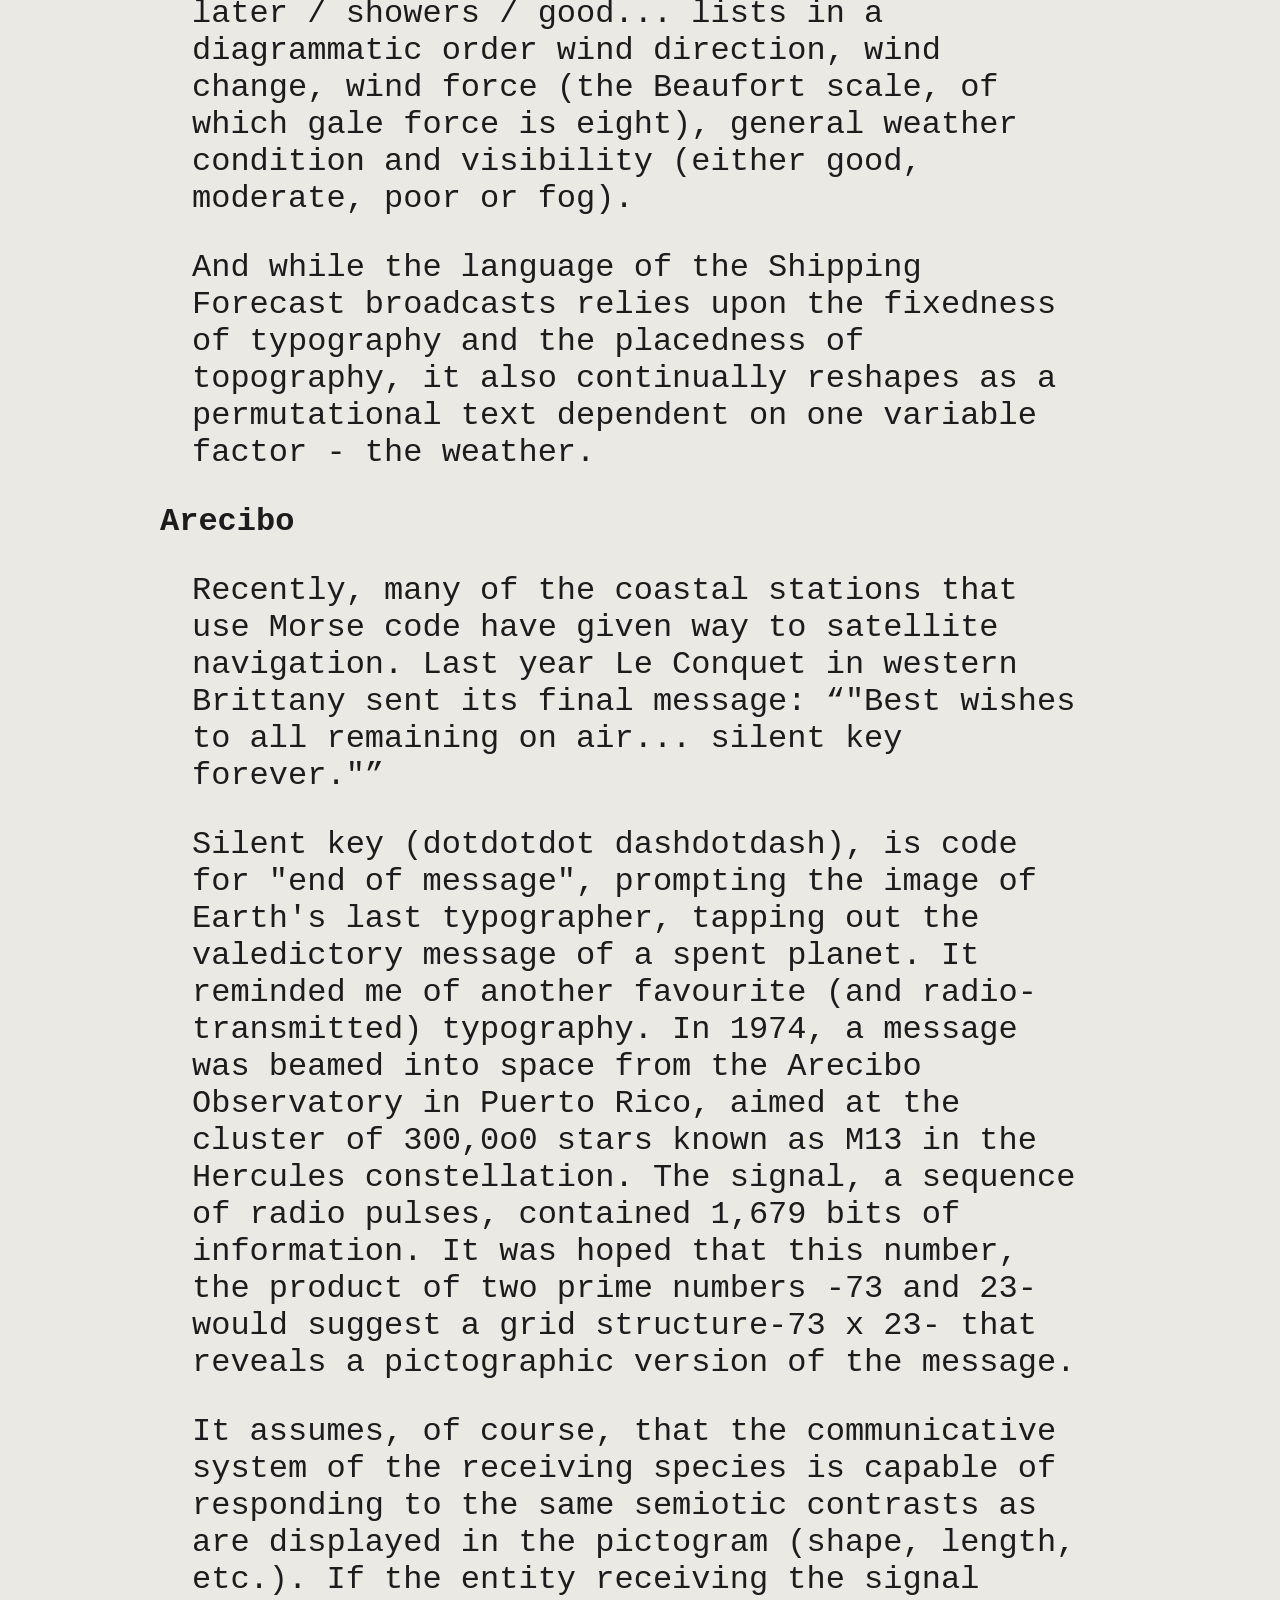
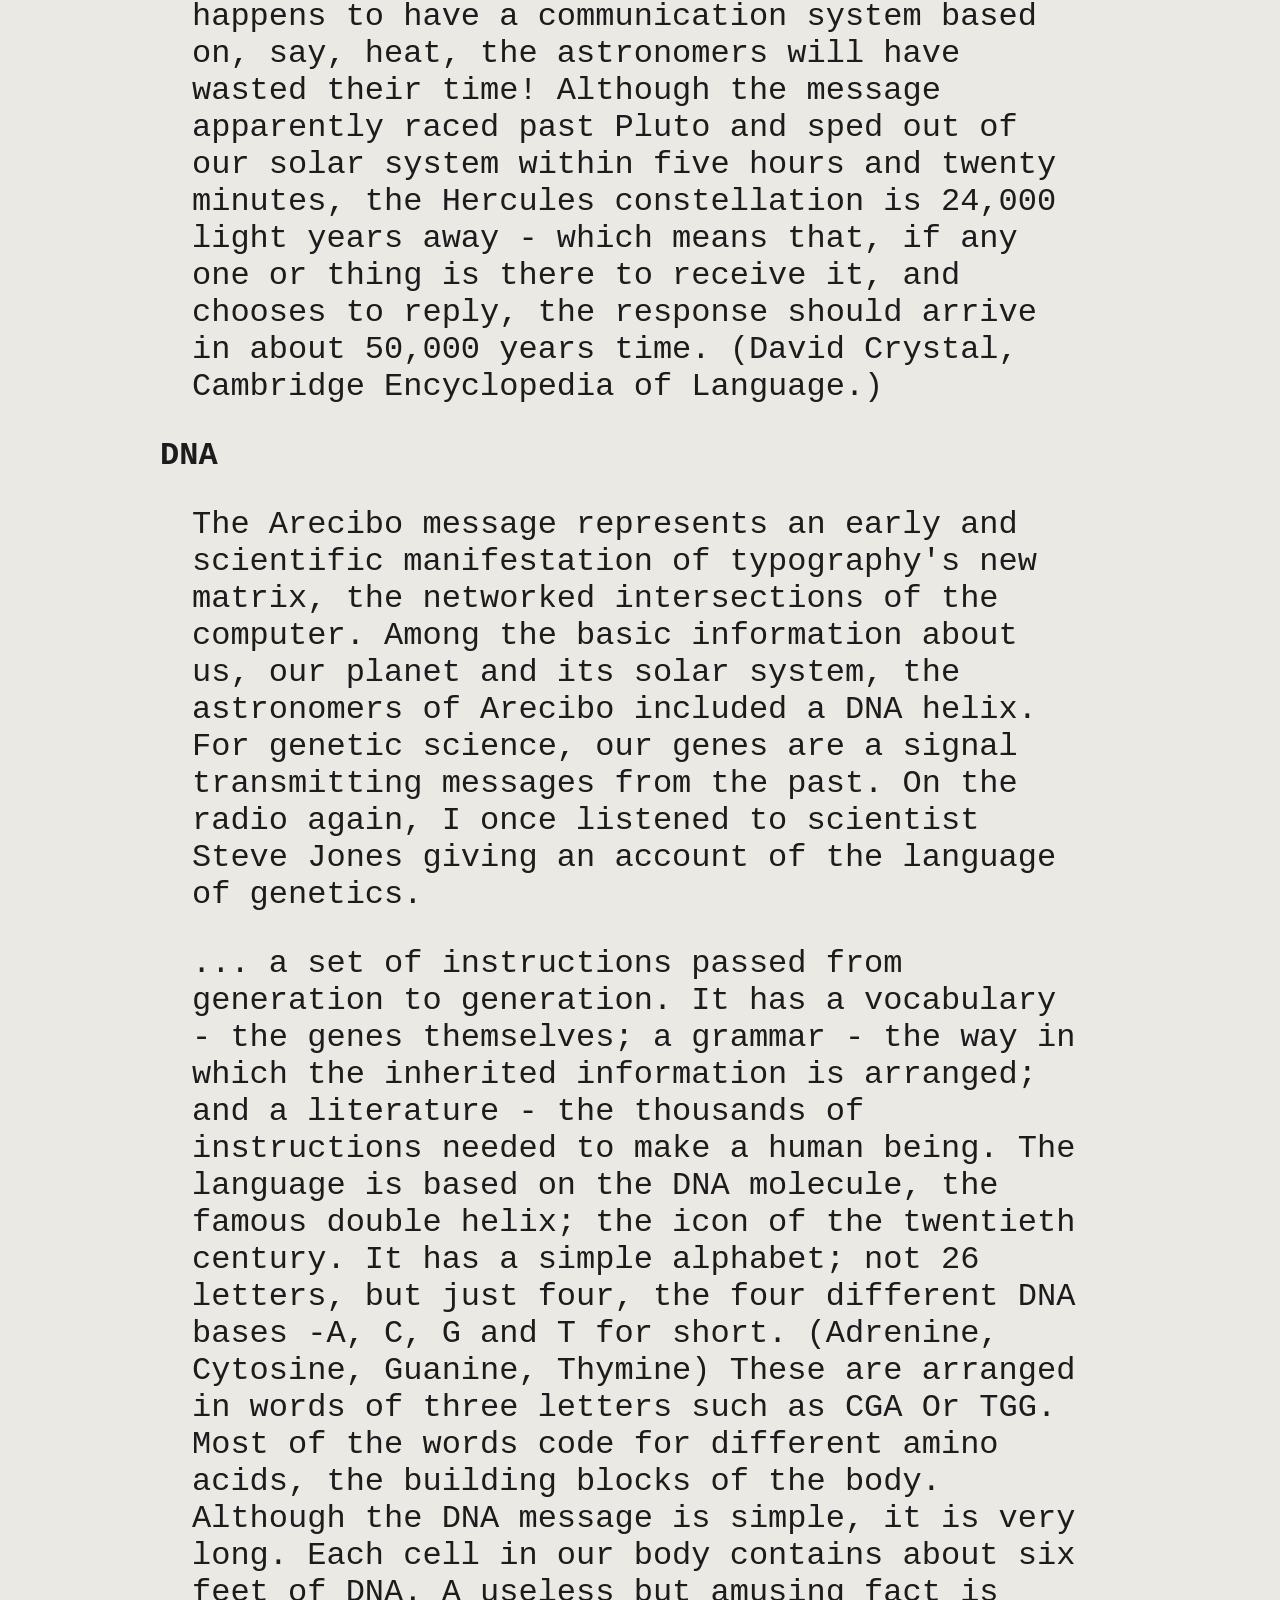
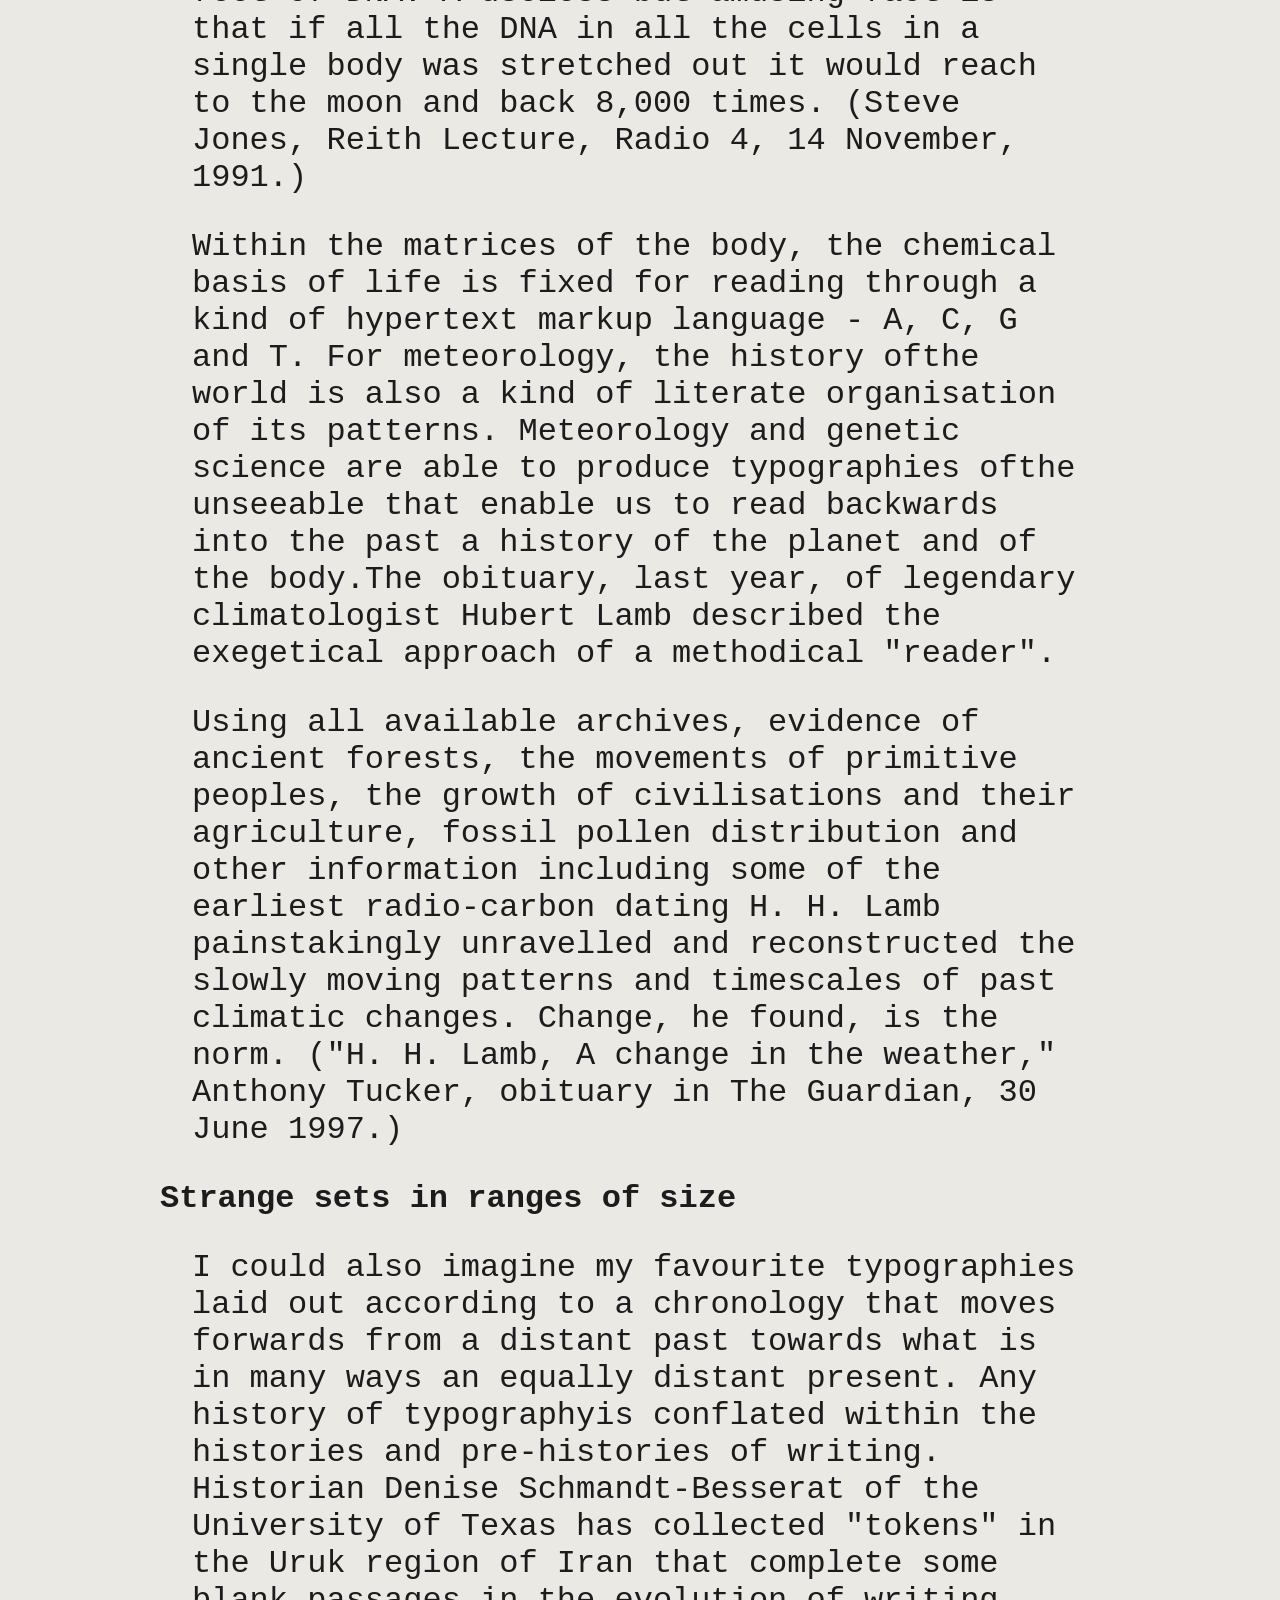
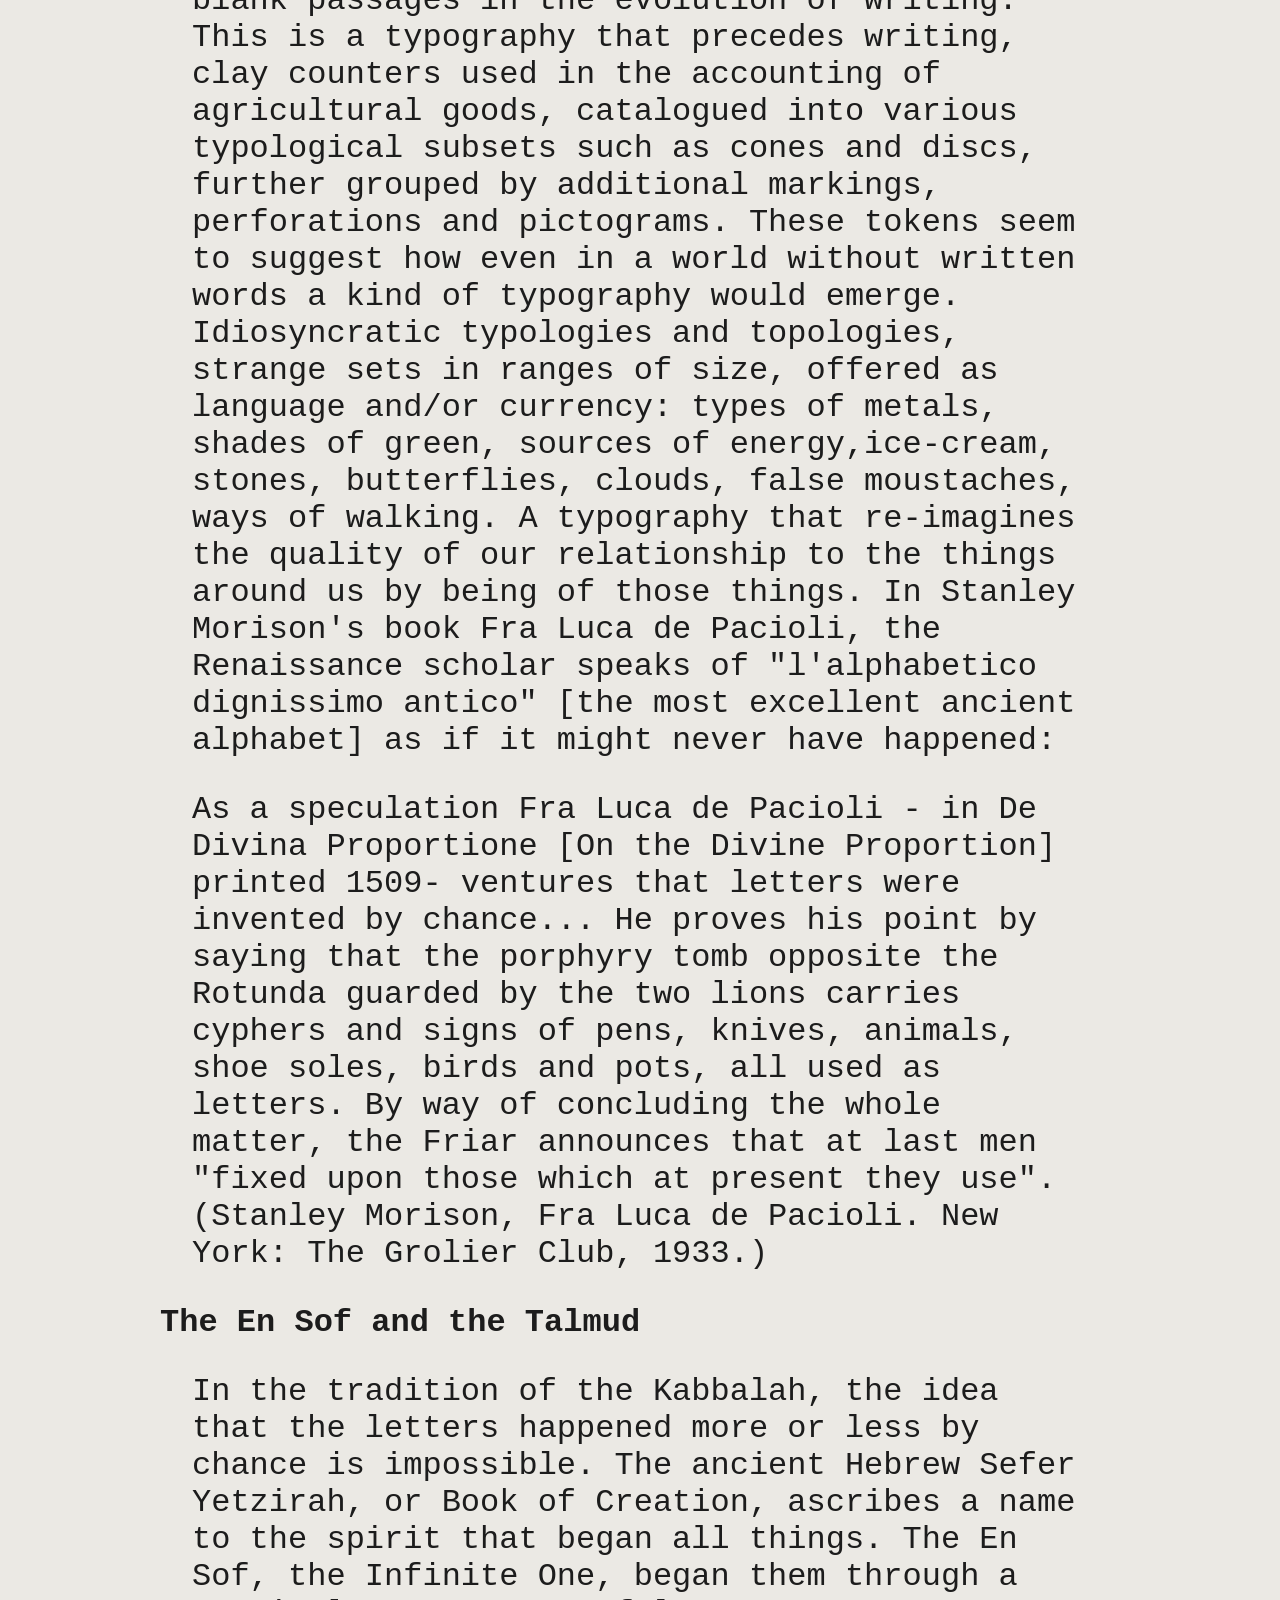
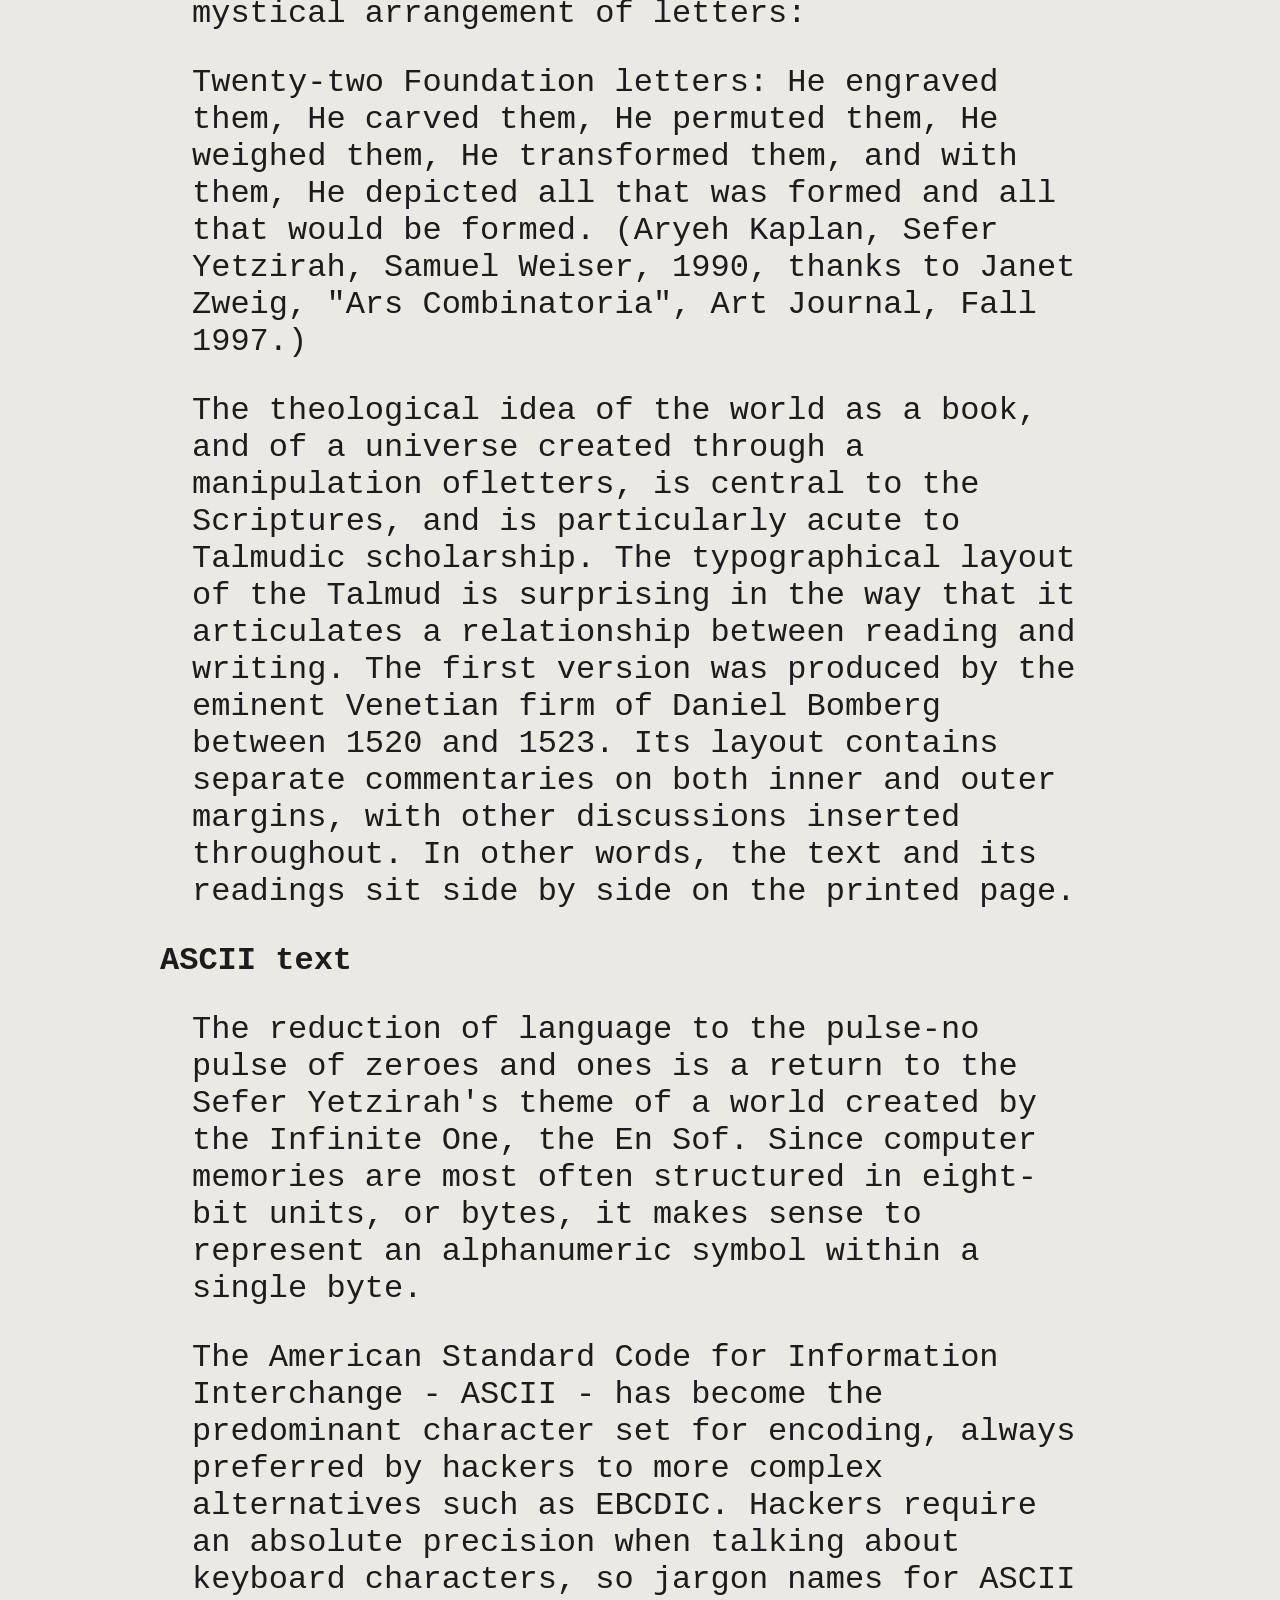
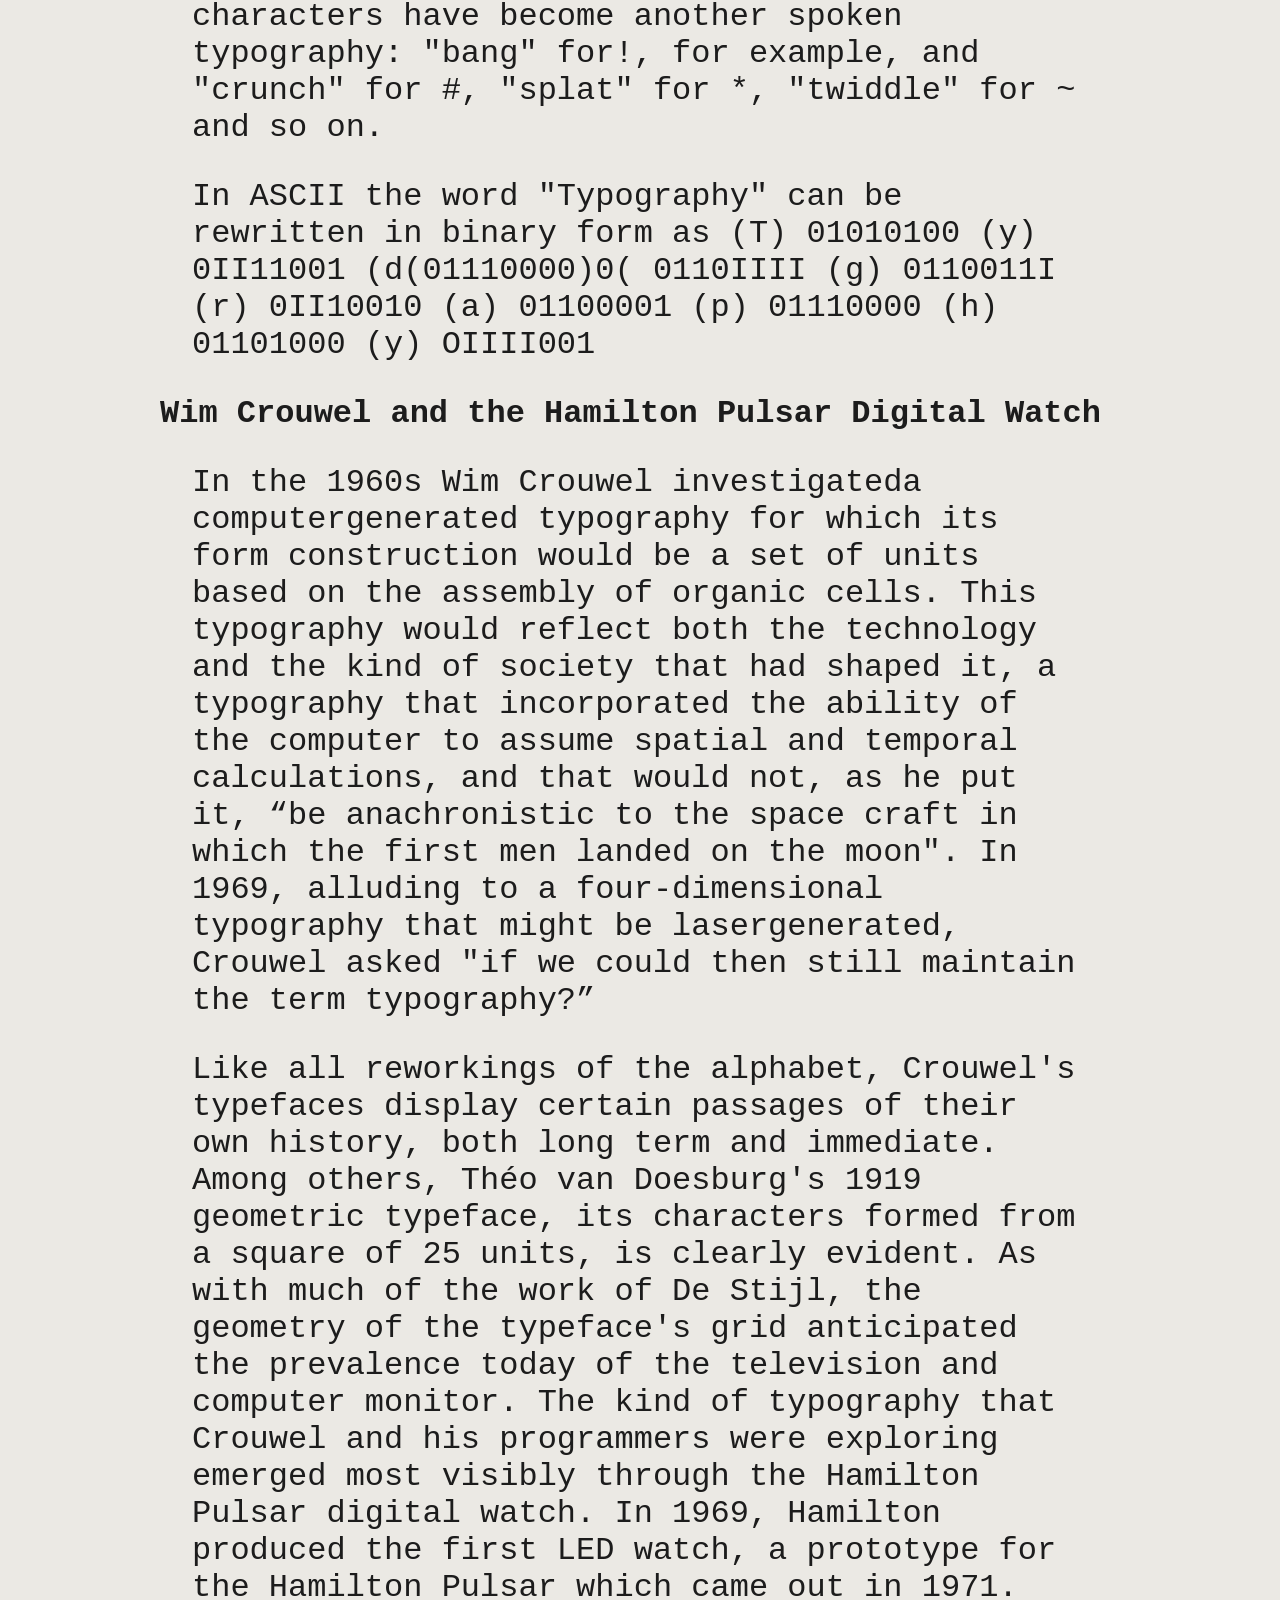
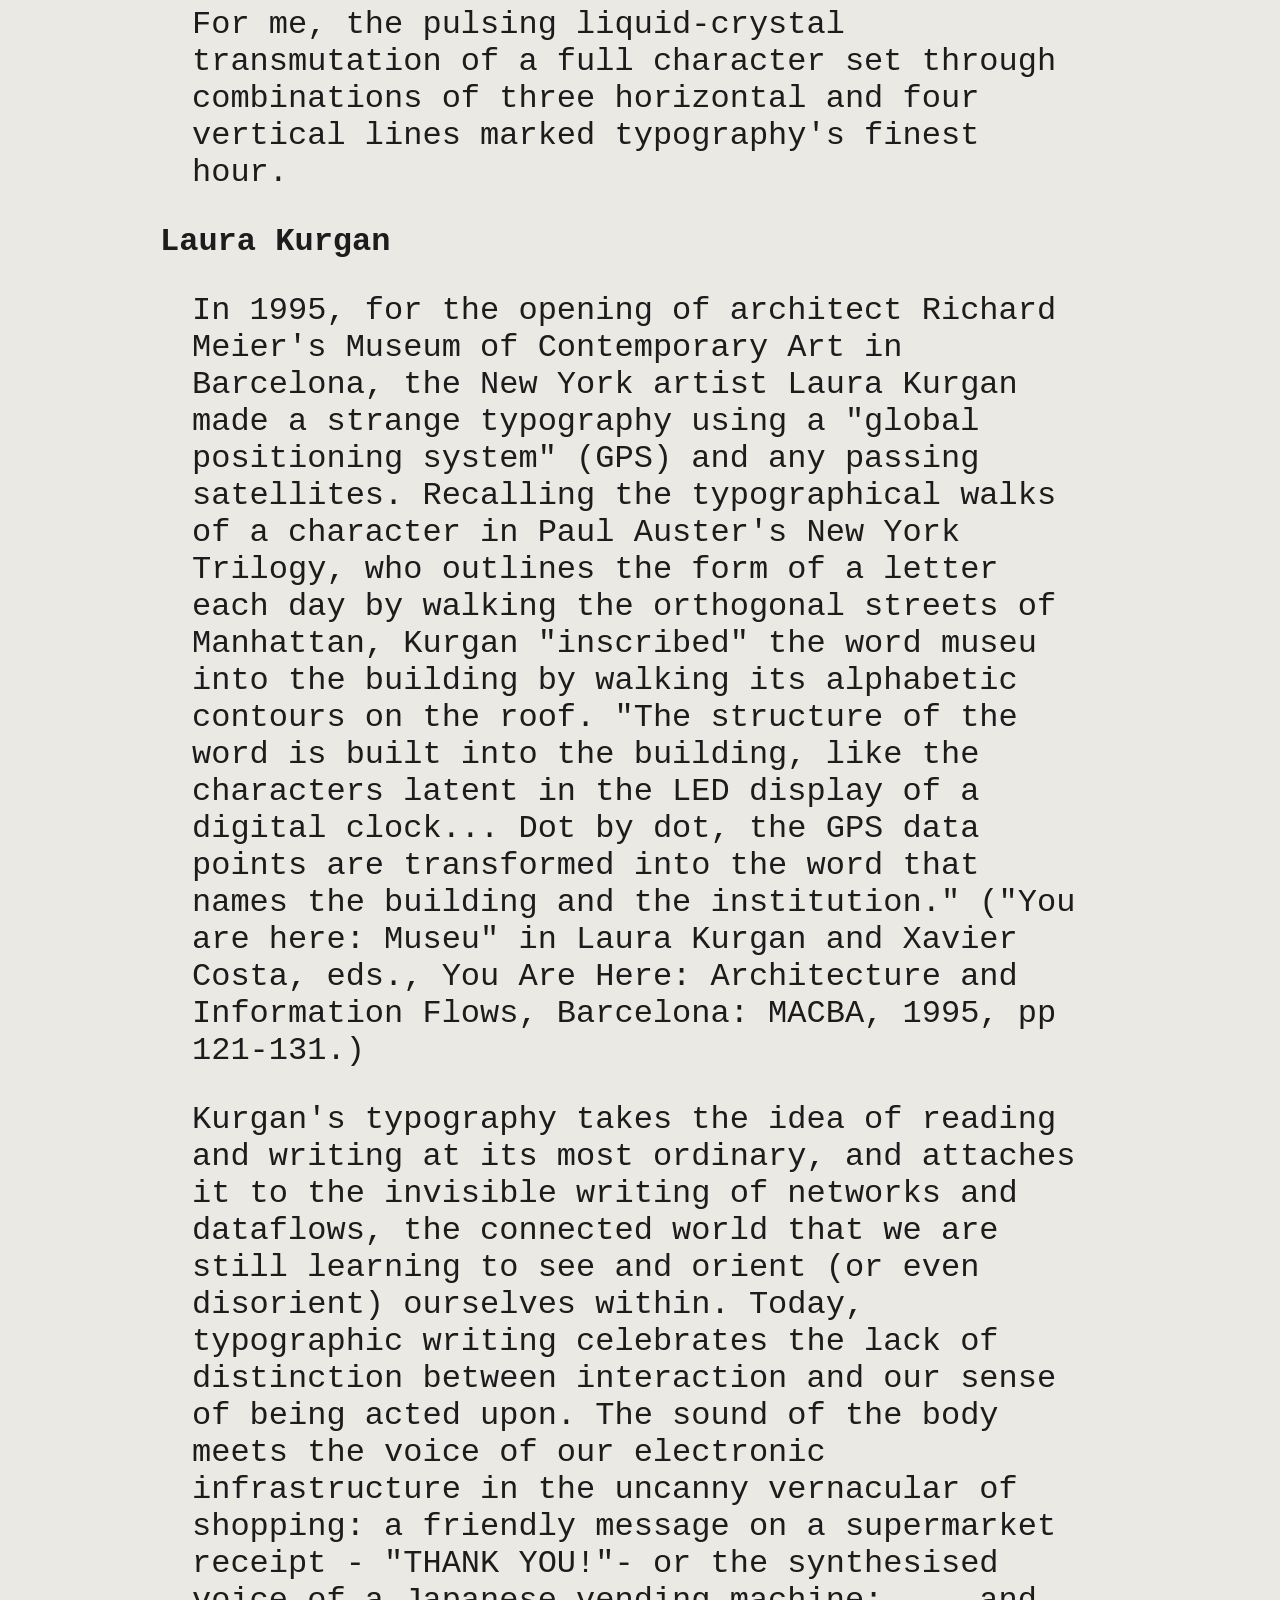
==== commit 64bdf97b: "direction3 font+color" ====
--- a/direction-1/index.html
+++ b/direction-1/index.html
@@ -7,7 +7,7 @@
 	</head>
 	<body>
 		<header>
-			<a id= "back-home" href="../">Back to Home</a>
+			<a id= "back-home" href="../"> < Back to Home</a>
 		</header>
 
 		<main>
--- a/styles/common.css
+++ b/styles/common.css
@@ -40,6 +40,7 @@
 	margin: var(--space-sm);
 	font-weight: 800;
 	font-size: var(--font-lg);
-	border-block: var(--base-type);
+	border: solid;
 	border-color: var(--color-font);
+	padding: var(--space-sm);
 }
--- a/direction-1/style.css
+++ b/direction-1/style.css
@@ -27,7 +27,7 @@
 body{
 	font-family:var(--font-title);
 	font-size: var(--font-md);
-	color: black;
+	color: var(--color-font)
 }
 
 h2{
@@ -82,9 +82,8 @@
 
 #back-home{
 	font-size: var(--font-md);
-	margin-block-start: var(--size-lg);
-	margin-block-end: var(--size-md);
-	border-block-end: calc(var(--size-sm) / 10) solid var(--color-font);
+	margin-block-start: var(--sp);
+	margin-block-end: var(--size-sm);
 	position: sticky;
 	inset-block-start: 0;
 	padding-block: var(--size-md);
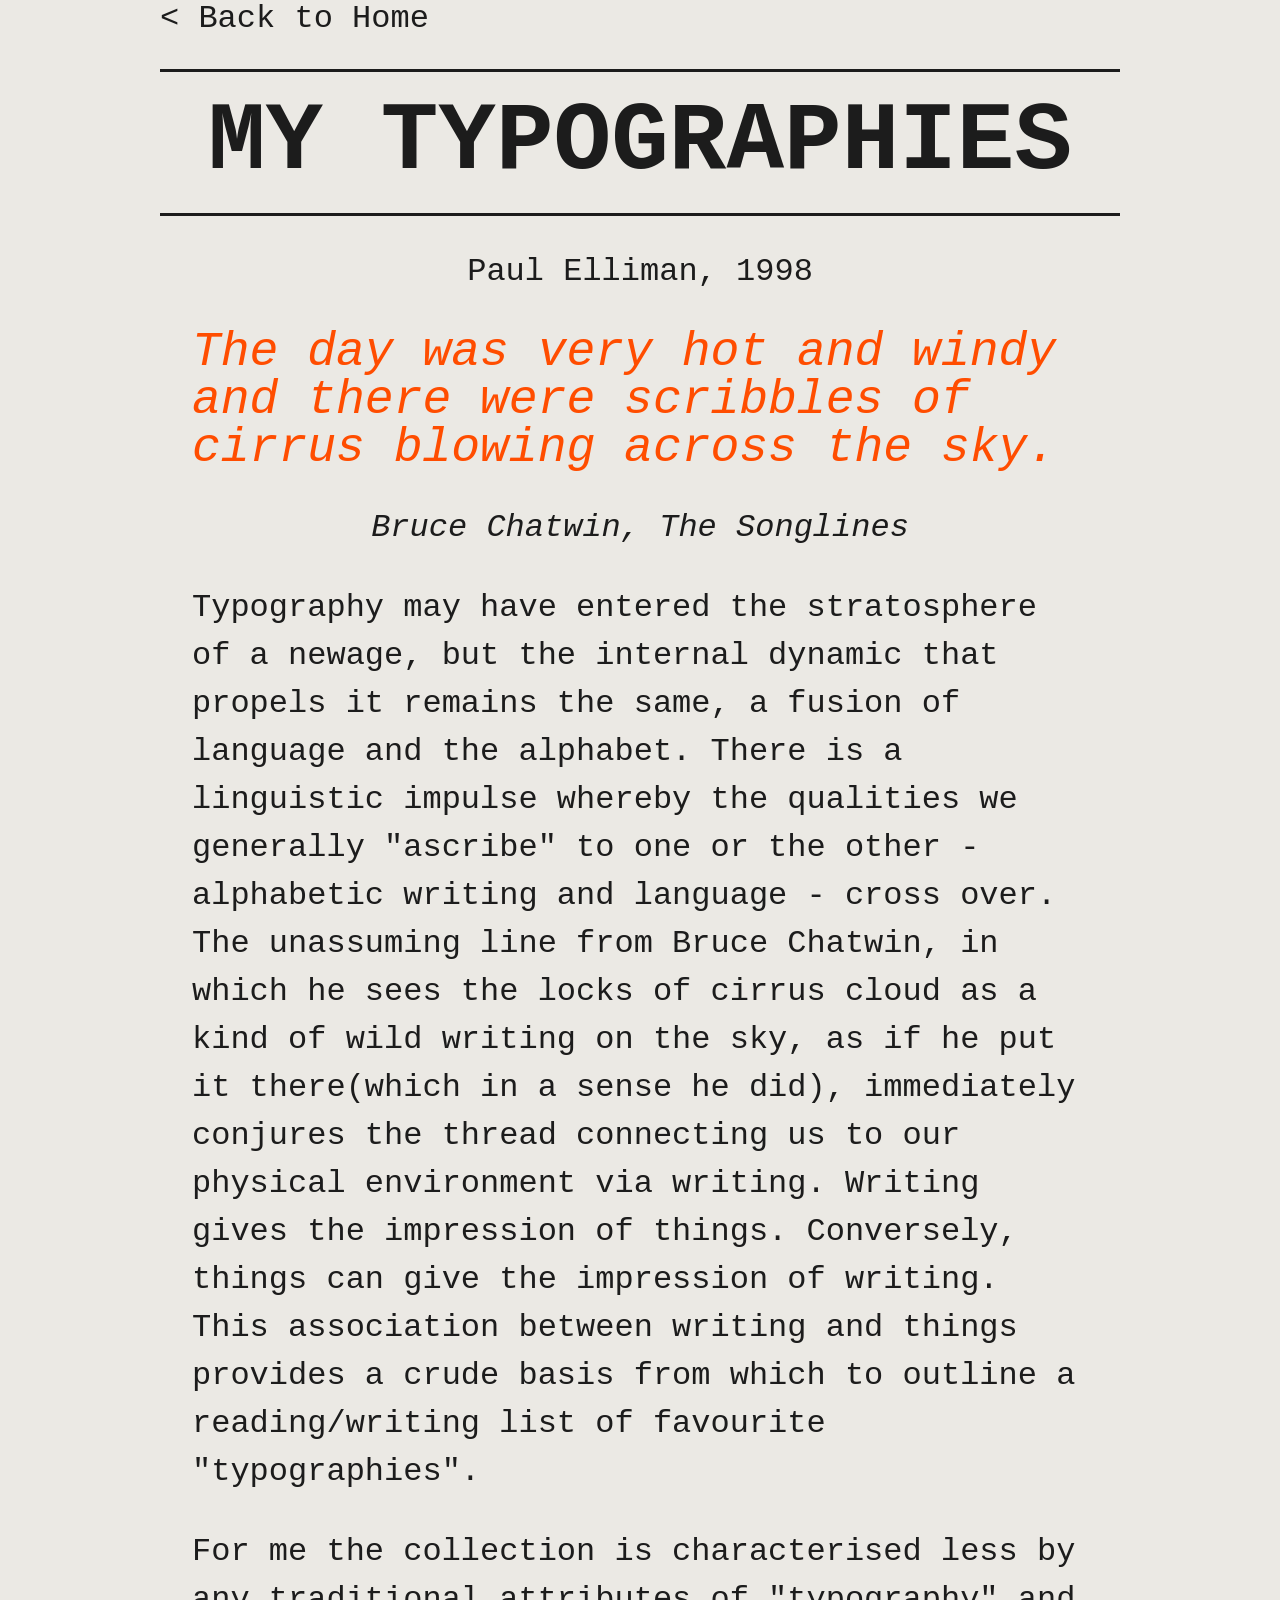
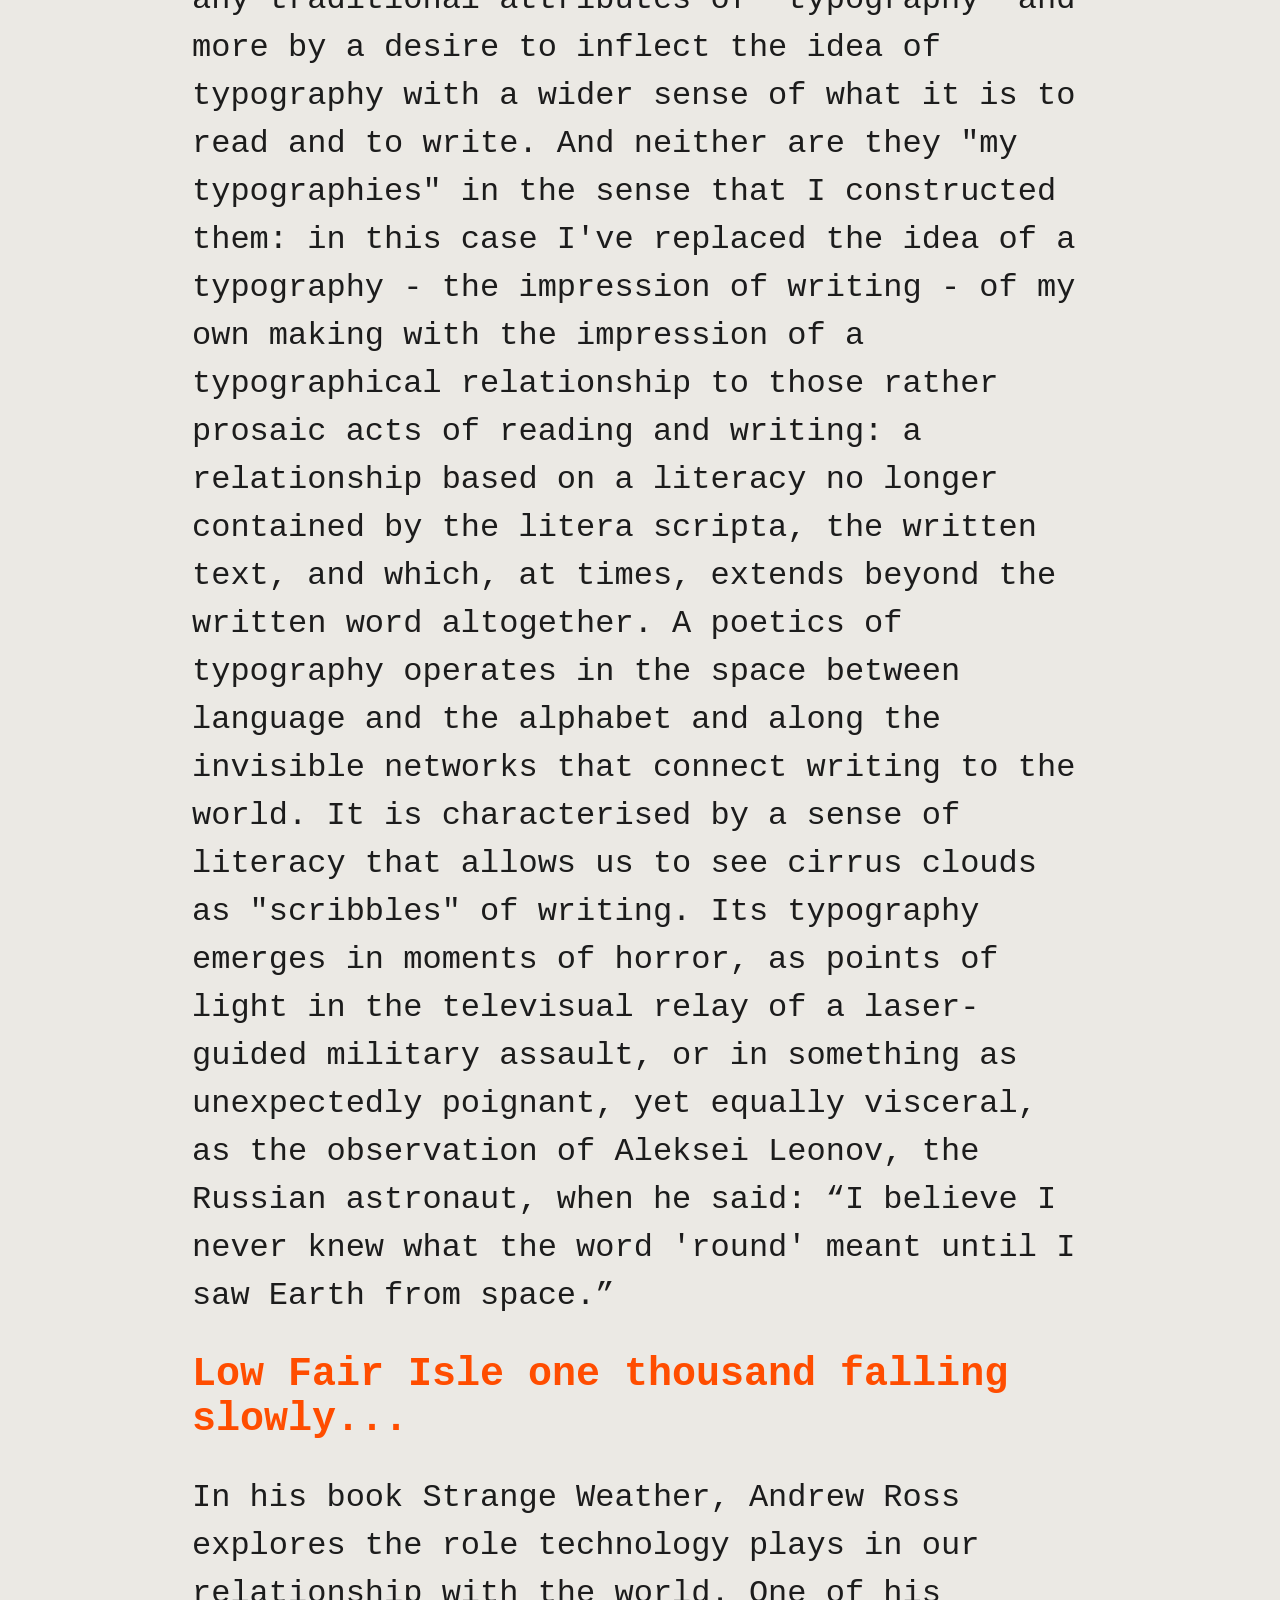
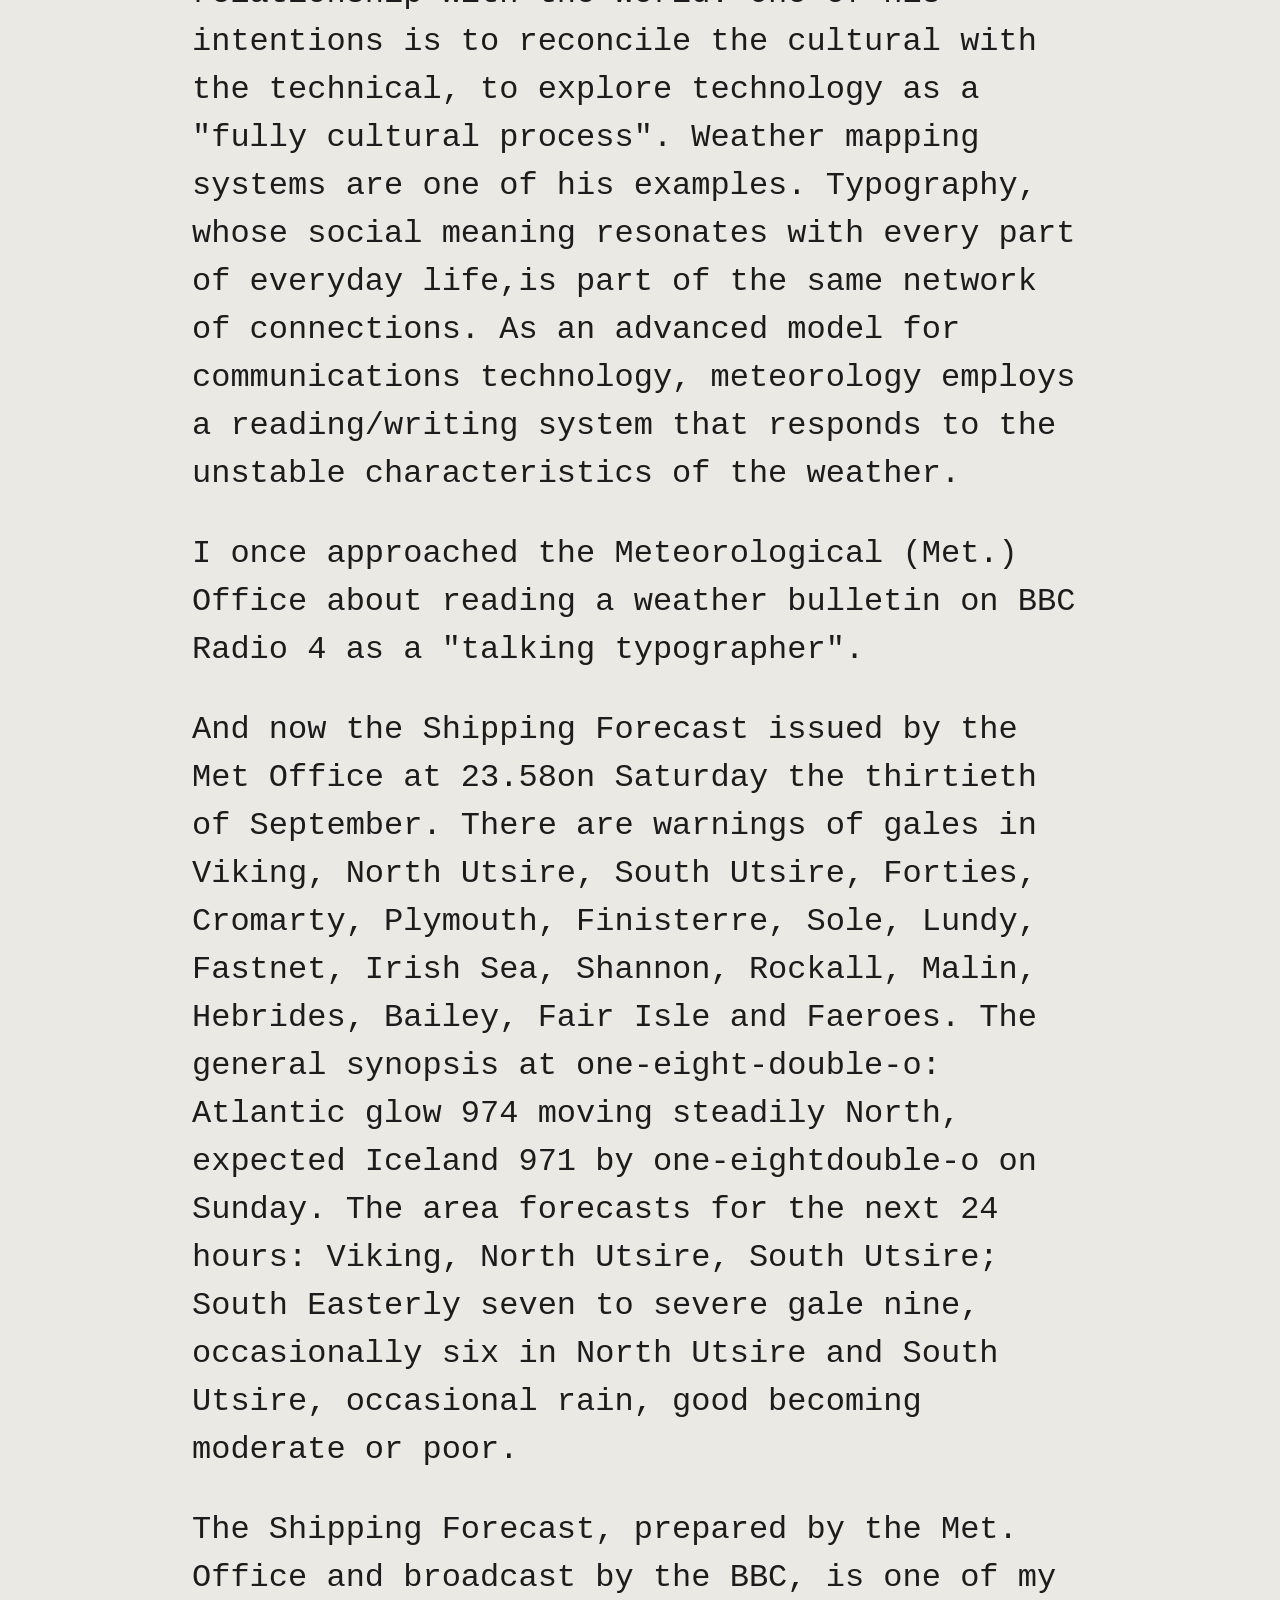
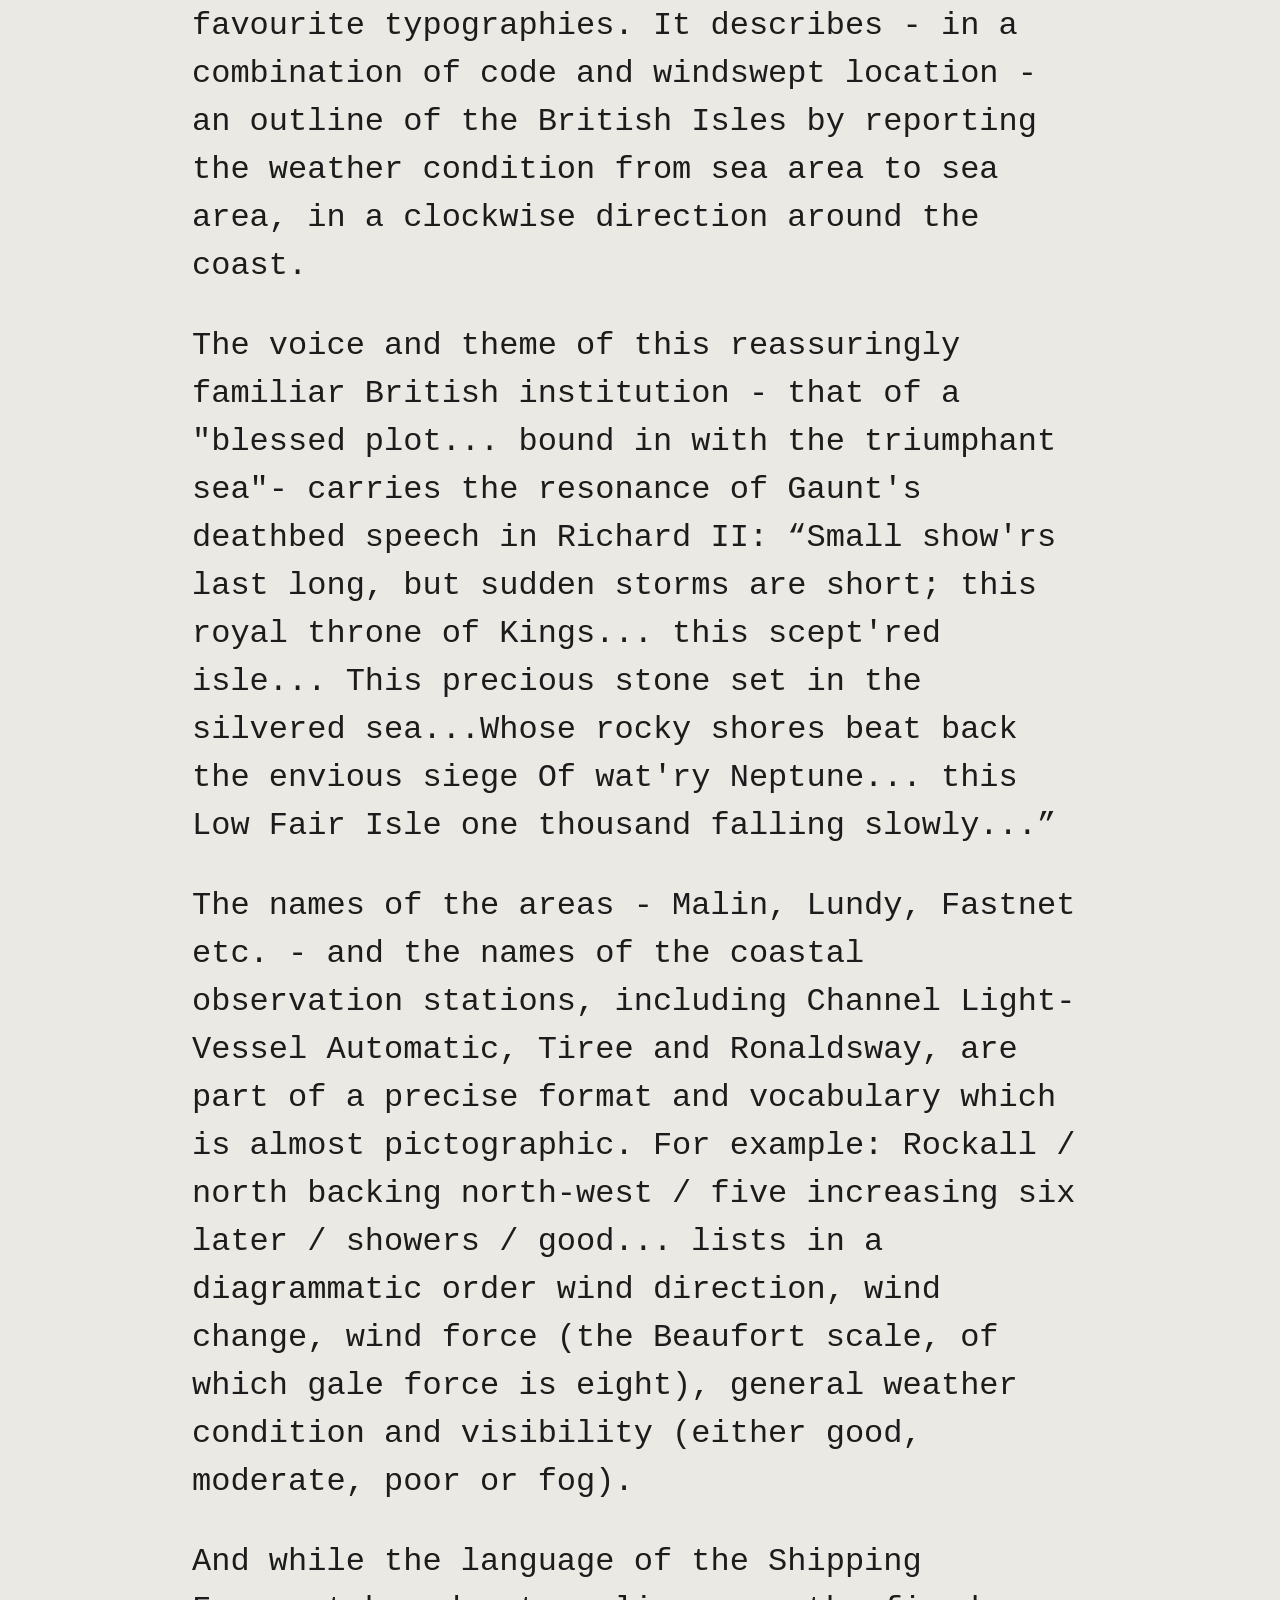
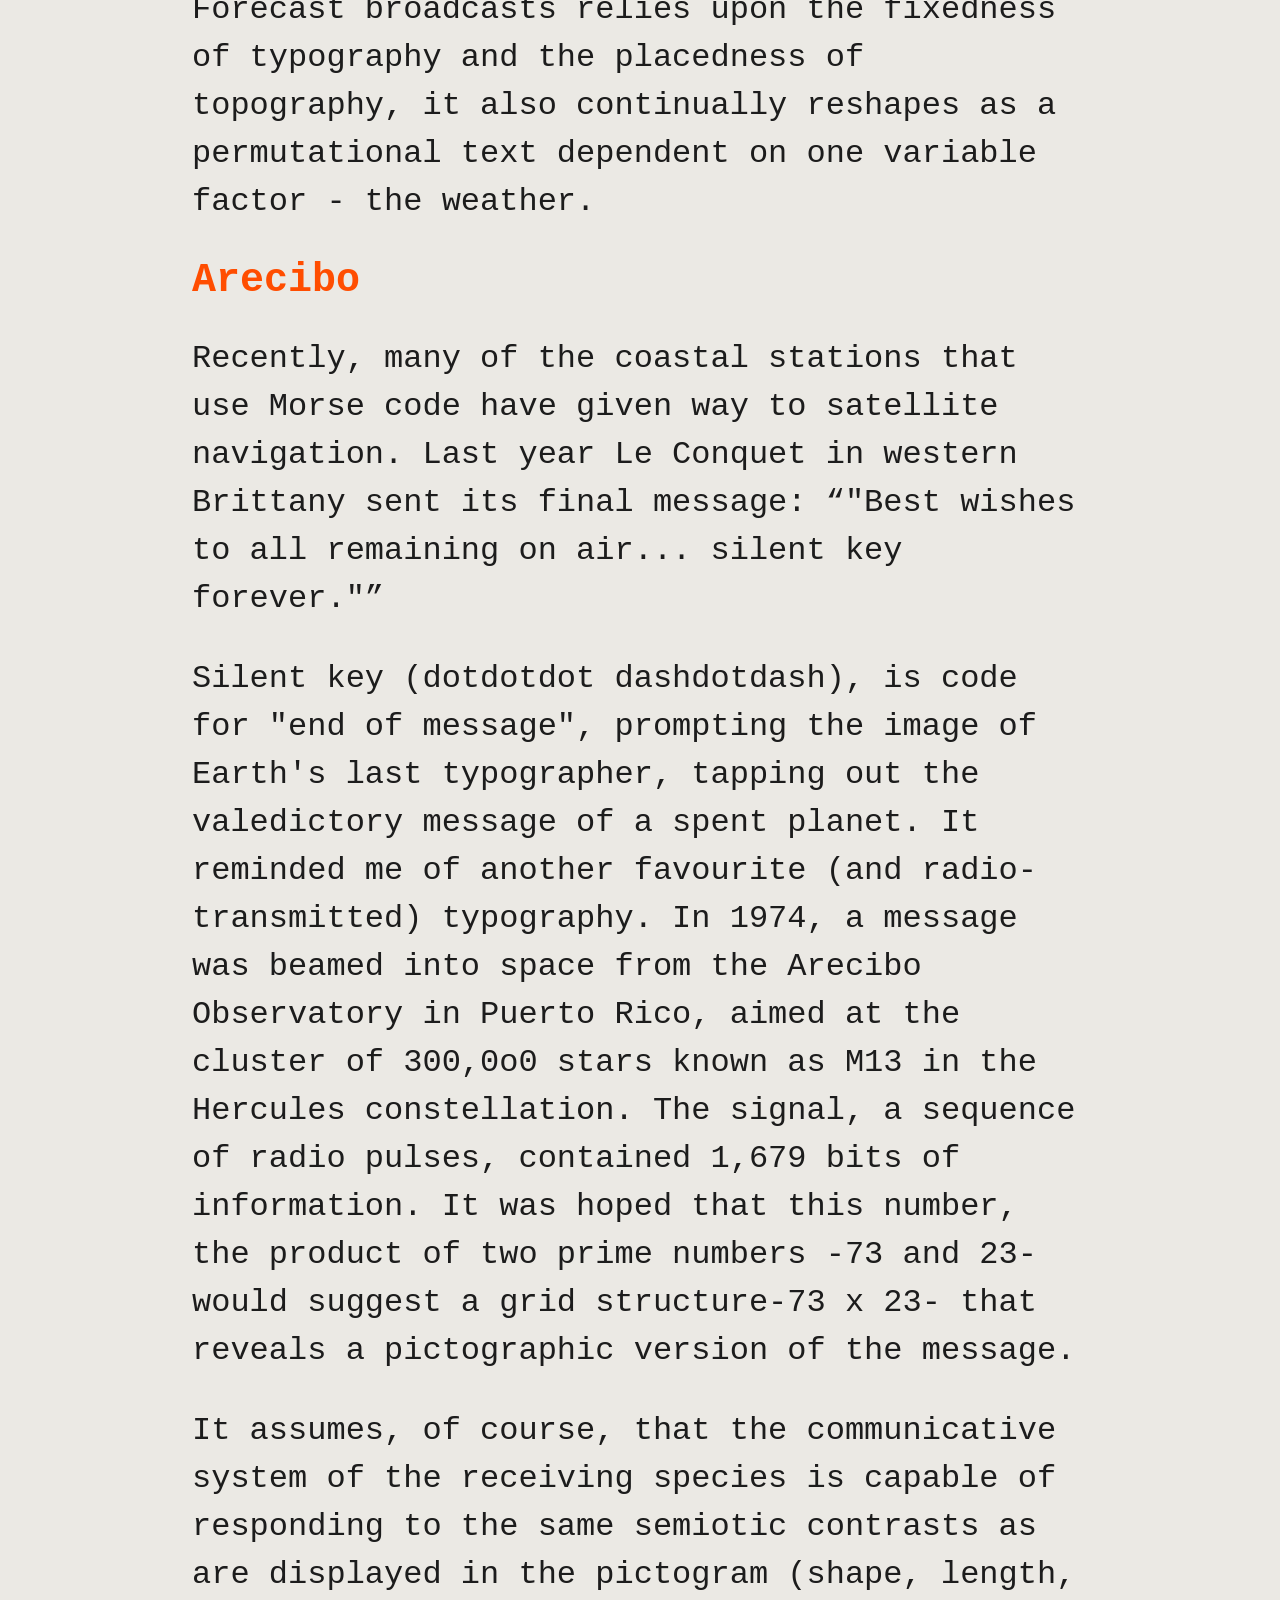
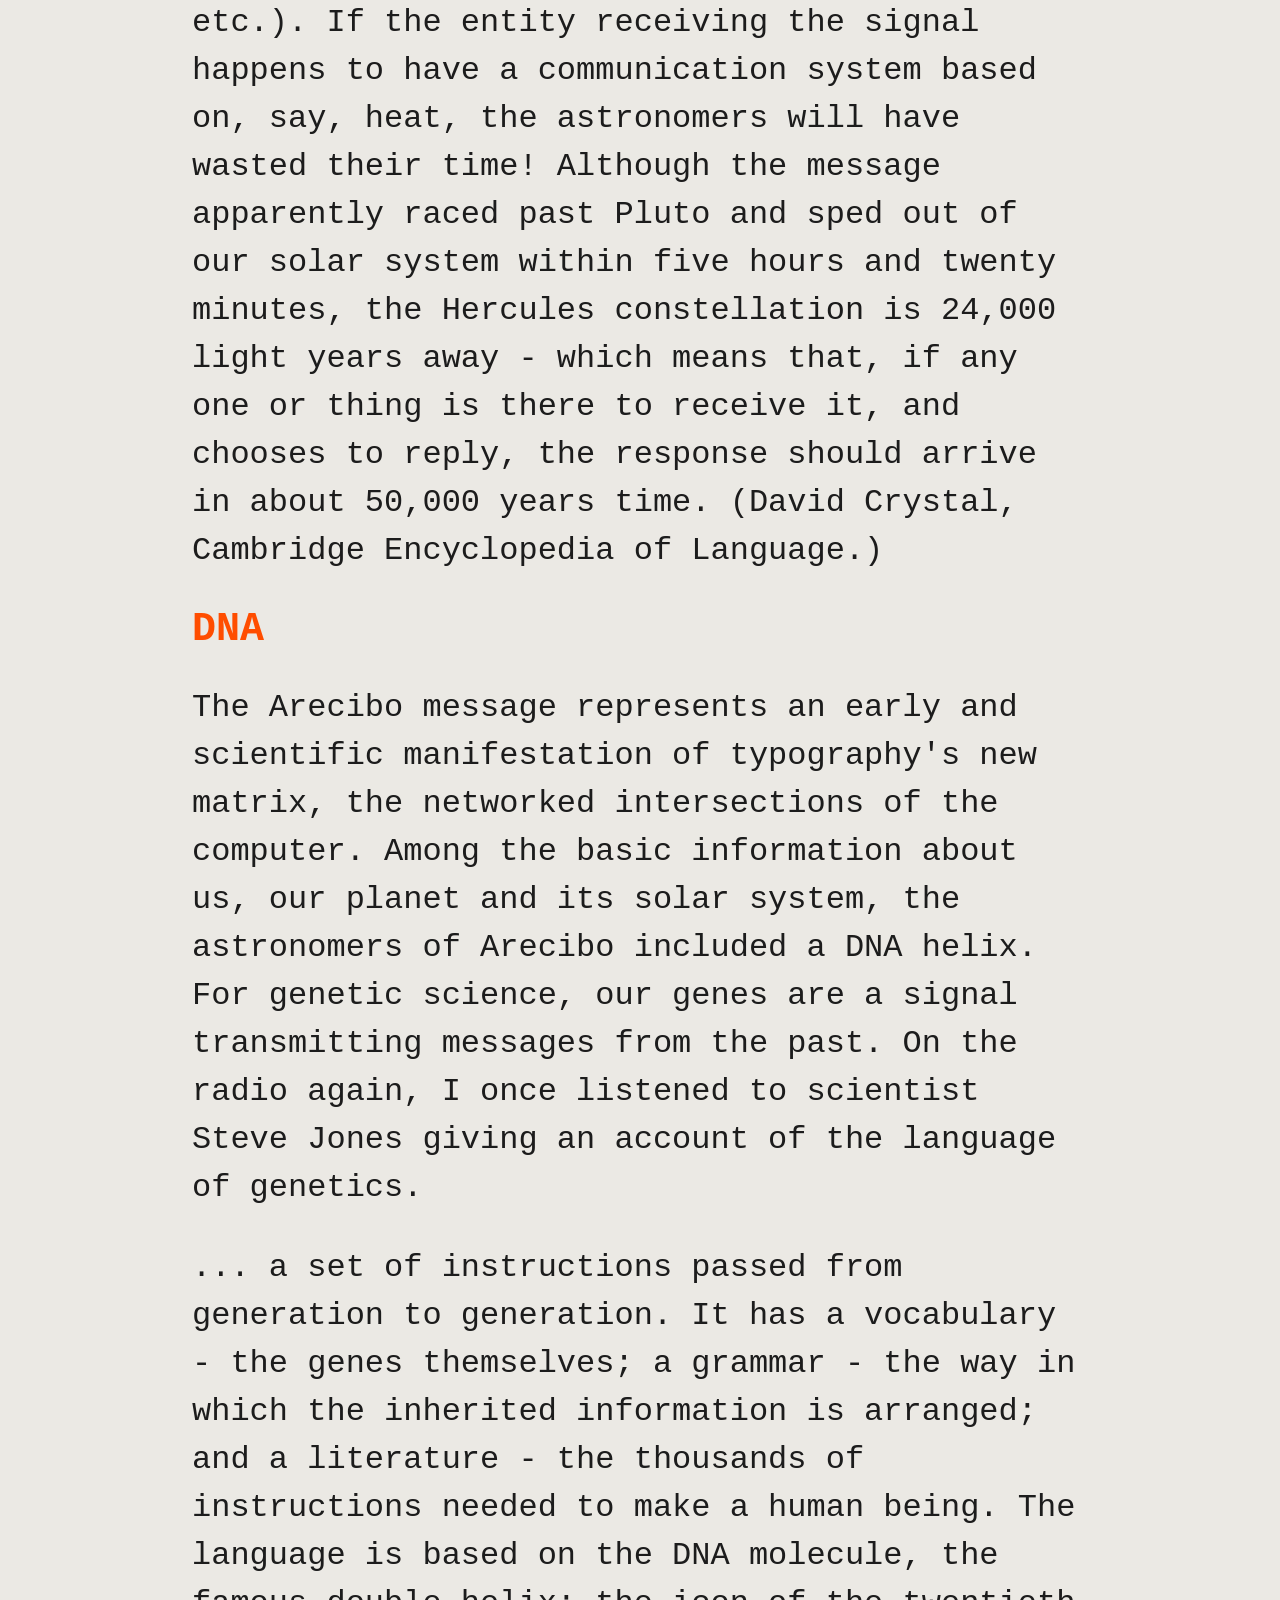
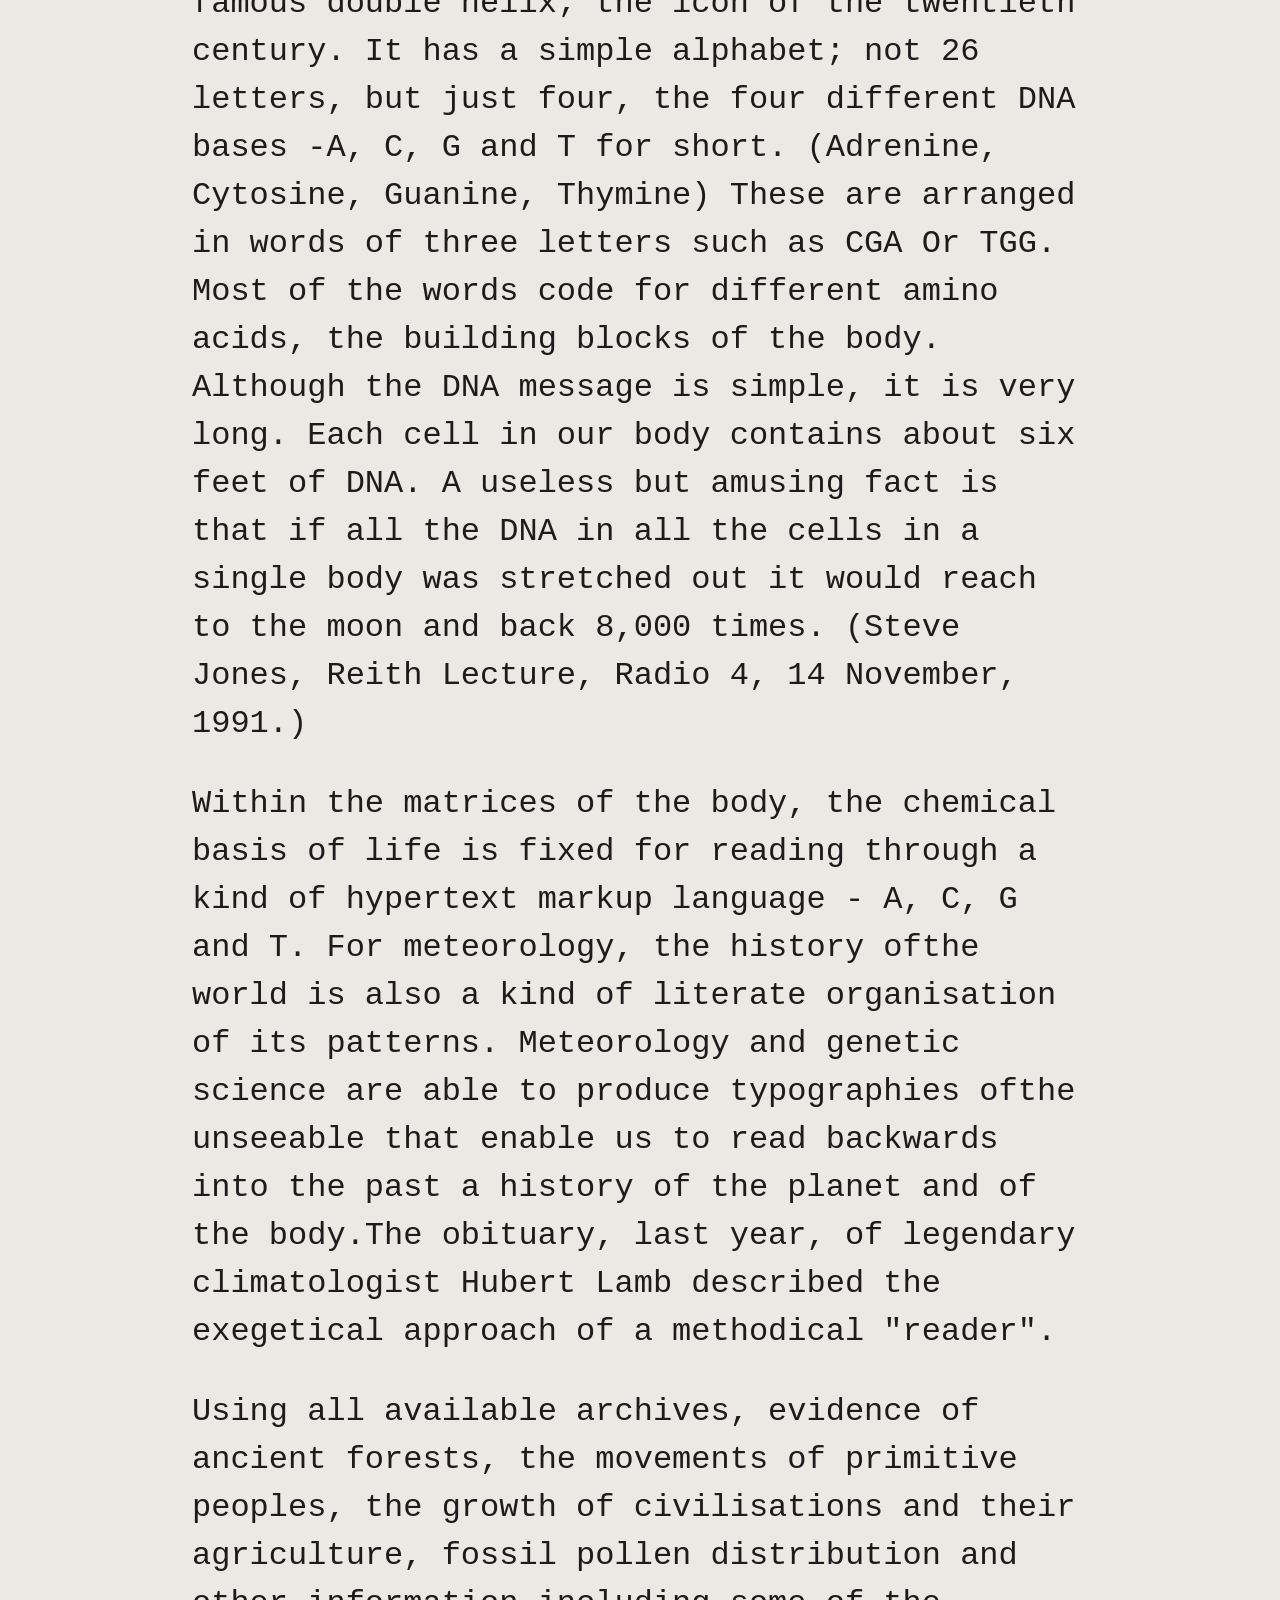
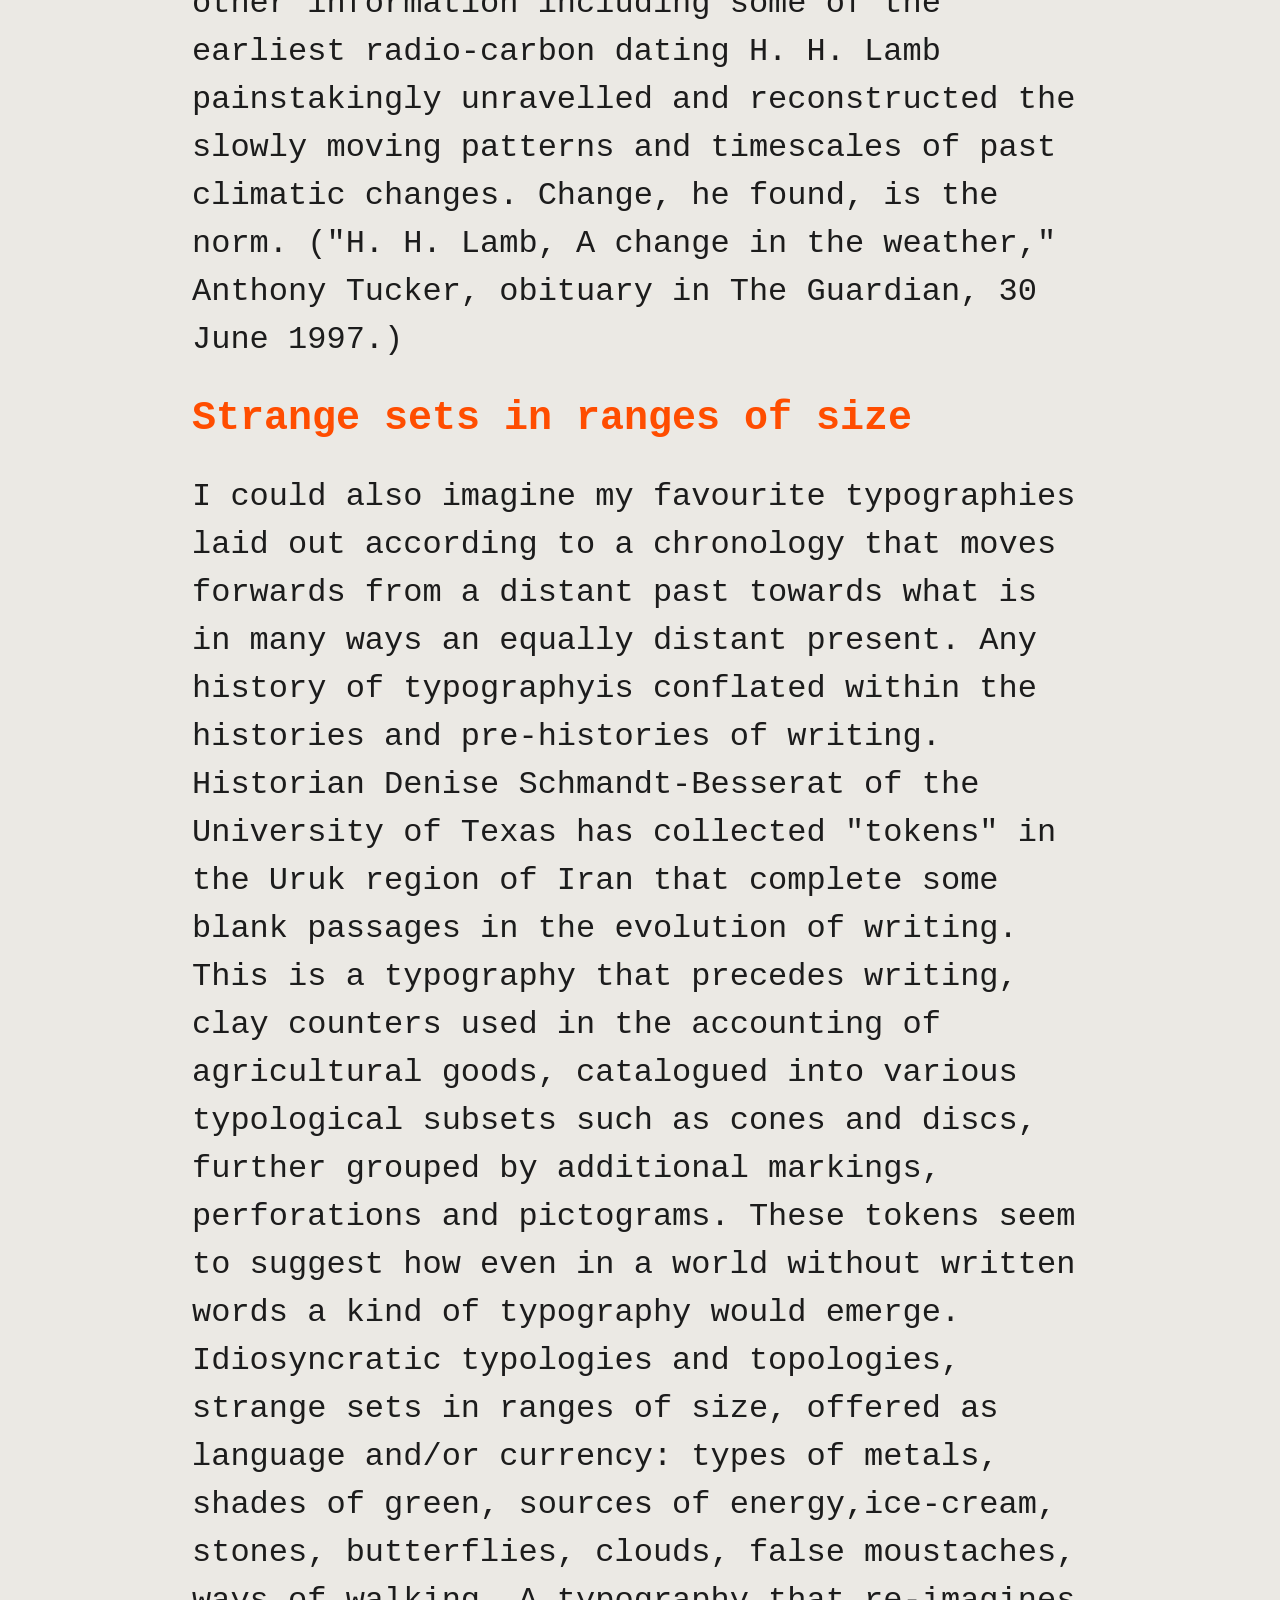
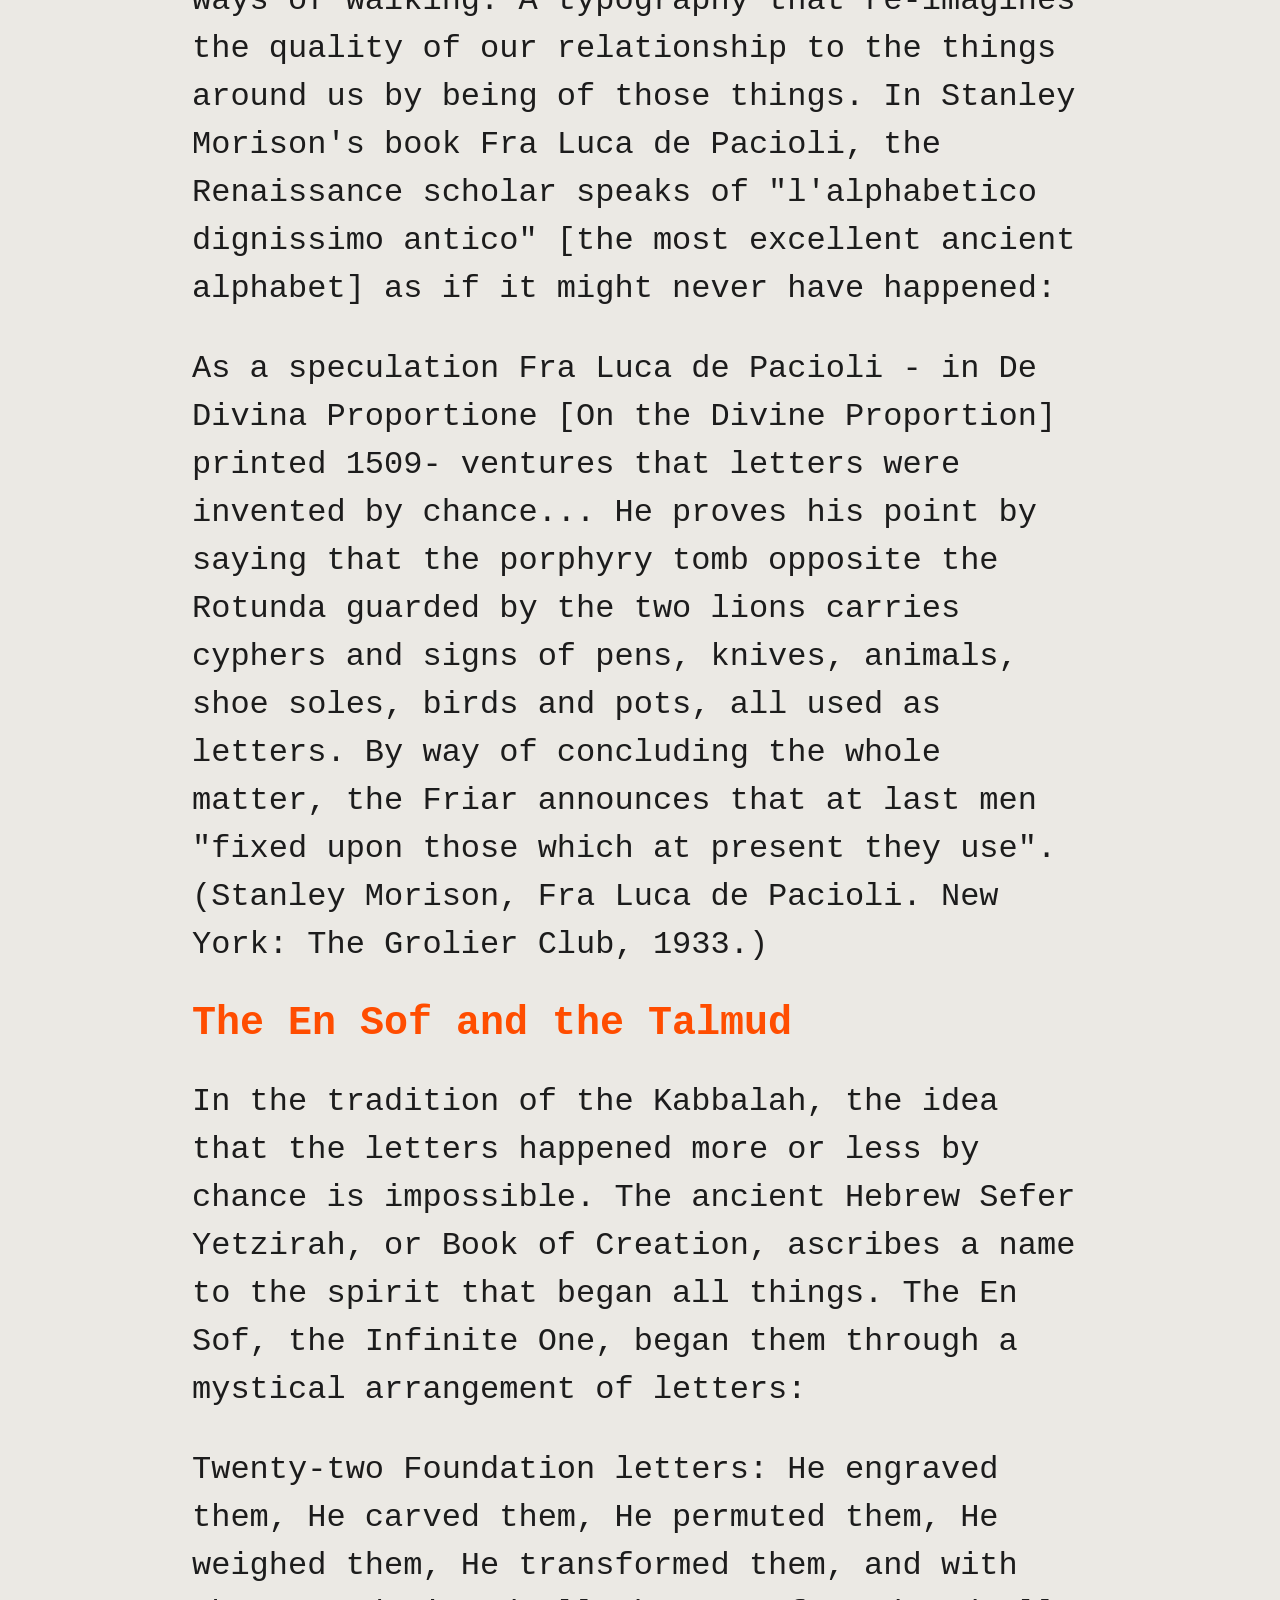
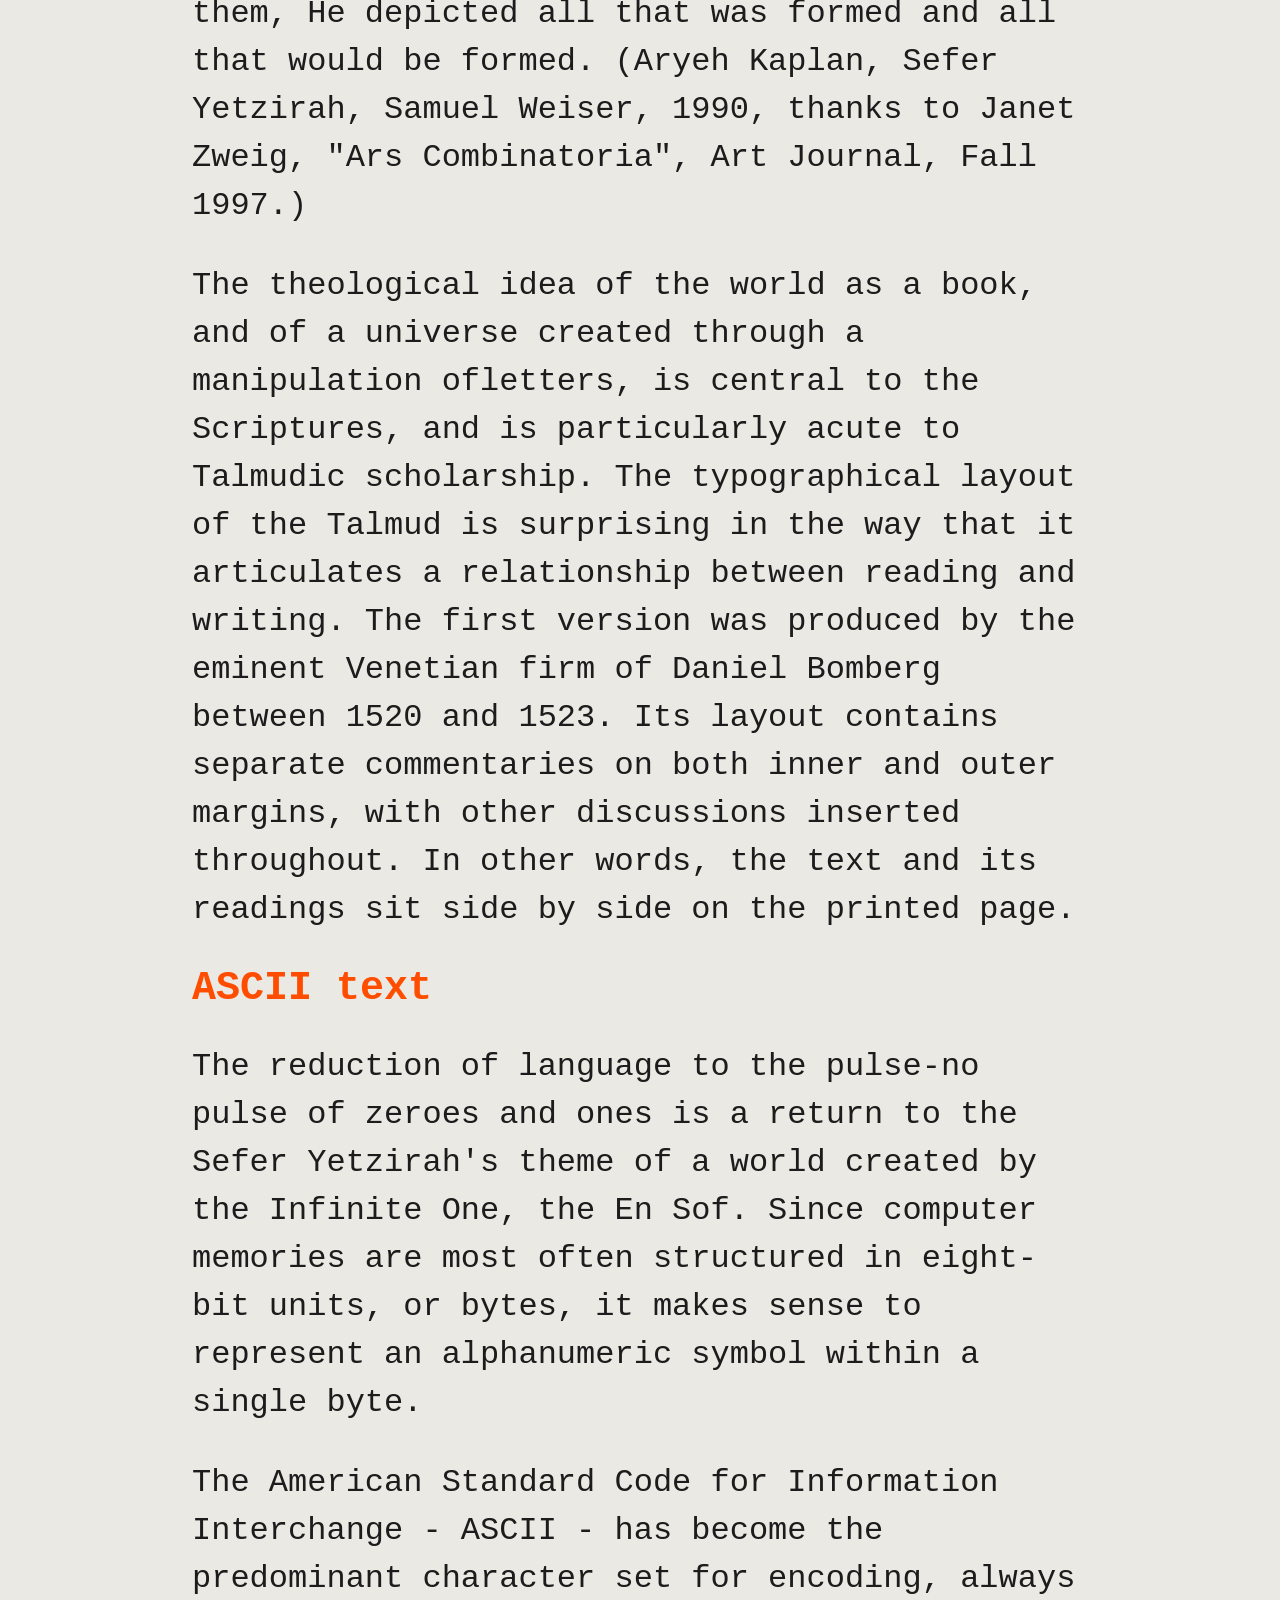
==== commit c09fc0b4: "fix html errors" ====
--- a/direction-1/index.html
+++ b/direction-1/index.html
@@ -116,11 +116,11 @@
 				<p class="indent">"From A by Louis Zukofsy, through John Berger's G and <em>The Story of O</em>, to Z, the novelisation of the Costa Gavras' film.'... And Alberto Manguel, in his book <em>A History of Reading</em>, describes a grand vizier of tenthcentury Persia who travels with a library of 117,000 volumes " carried by a caravan of 400 camels trained to walk in alphabetical order". A fantastic image of typography on the move.</p>
 			</section>
 		</article>
-	</main>
-	<footer>
-		<p>Original article =
-			<a id="reading" href="https://readings.design/PDF/MyTypographies.pdf">My Typographies</a>
-		<a id="back-to-top" href="#">Back to Top</a>
-	</footer>
+		</main>
+		<footer>
+			<p>Original article =
+				<a id="reading" href="https://readings.design/PDF/MyTypographies.pdf">My Typographies</a>
+			<a id="back-to-top" href="#">Back to Top</a>
+		</footer>
 	</body>
 </html>
--- a/styles/common.css
+++ b/styles/common.css
@@ -5,17 +5,16 @@
 	--color-bg: rgb(210, 203, 191);
 	--color-font: black;
 	--color-base: white;
-	--color-point: brown;
 
 	--font-body: 'Cardo', serif;
-	--font-bigtitle: 'Helvetica', serif;
+	--font-title: 'Helvetica', serif;
 
 	--font-sm: 1rem;
 	--font-md: calc(var(--type-sm)*2);
 	--font-lg: calc(var(--type-sm)*3);
 
 	--space-sm: 2rem;
-	--space-md: calc(var(--space-md)*2);
+	--space-md: calc(var(--space-sm)*2);
 
 	/*base color&font*/
 	background-color: var(--color-bg);
@@ -32,15 +31,24 @@
 	font-family: 'Helvetica', serif;
 	text-align: center;
 	font-size: calc(var(--base-type)*4);
-	color: var(--color-point)
+	margin-block-start: var(--space-sm);
 }
 
 li{
 	text-align: center;
 	margin: var(--space-sm);
+	font-family: var(--font-title);
 	font-weight: 800;
 	font-size: var(--font-lg);
 	border: solid;
+	border-radius: 100%;
 	border-color: var(--color-font);
 	padding: var(--space-sm);
 }
+
+.explanation{
+	font-family: 'Helvetica', serif;
+	margin: var(--space-sm);
+	line-height: 1.5rem;
+	opacity: 60%;
+}
--- a/direction-1/style.css
+++ b/direction-1/style.css
@@ -17,6 +17,7 @@
 
 	--space-sm: 1rem;
 	--space-md: calc(var(--space-sm)*2);
+	--space-lg: calc(var(--space-sm)*3);
 
 	/*base color&font*/
 	background-color: var(--color-bg);
@@ -44,14 +45,14 @@
 
 h3{
 	font-weight: 600;
-	font-size: var(--font-md);
-	margin-block-start: var(--size-lg);
-	margin-block-end: var(--size-md);
-	border-block-end: calc(var(--size-sm) / 10) solid var(--color-font);
+	font-size: 2.5rem;
+	margin-inline-start: var(--space-md);
+	color: var(--color-point);
 }
 
 p{
 	margin: var(--space-md);
+	line-height: var(--space-lg);
 }
 
 blockquote{
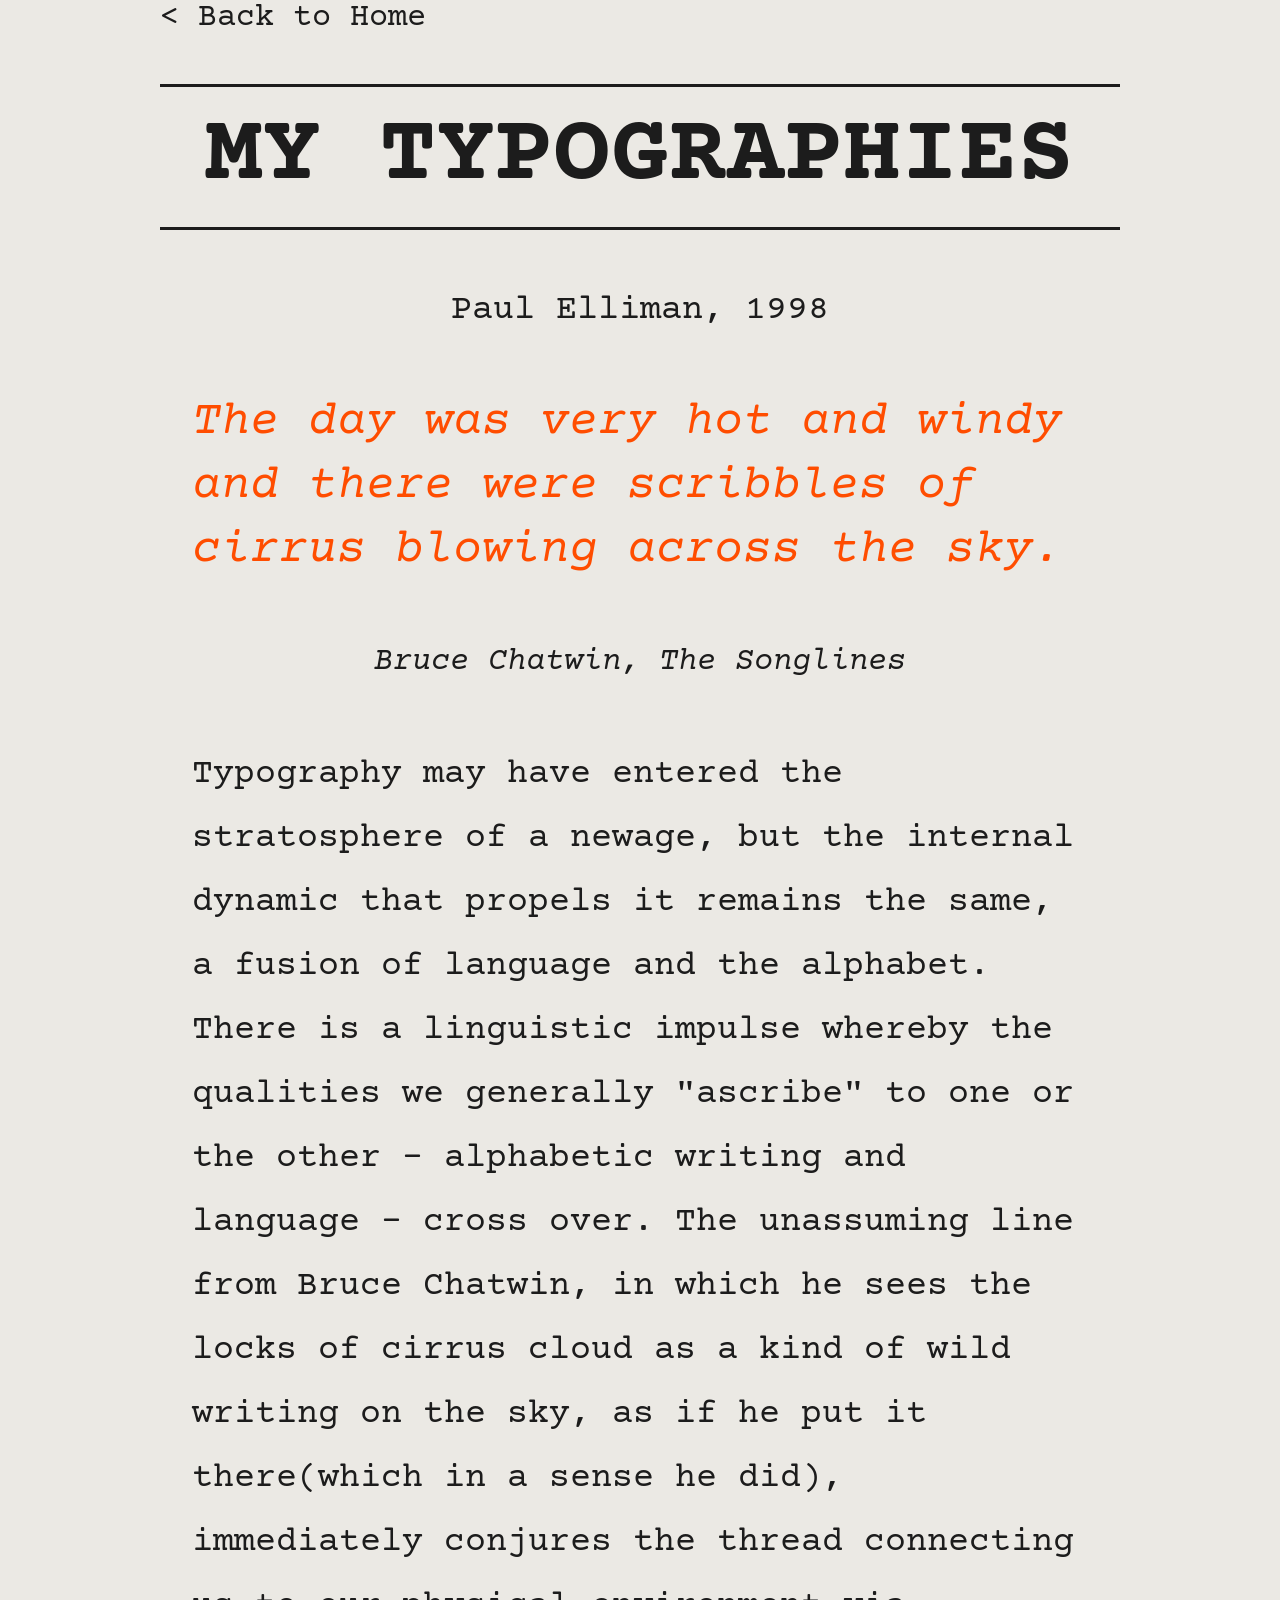
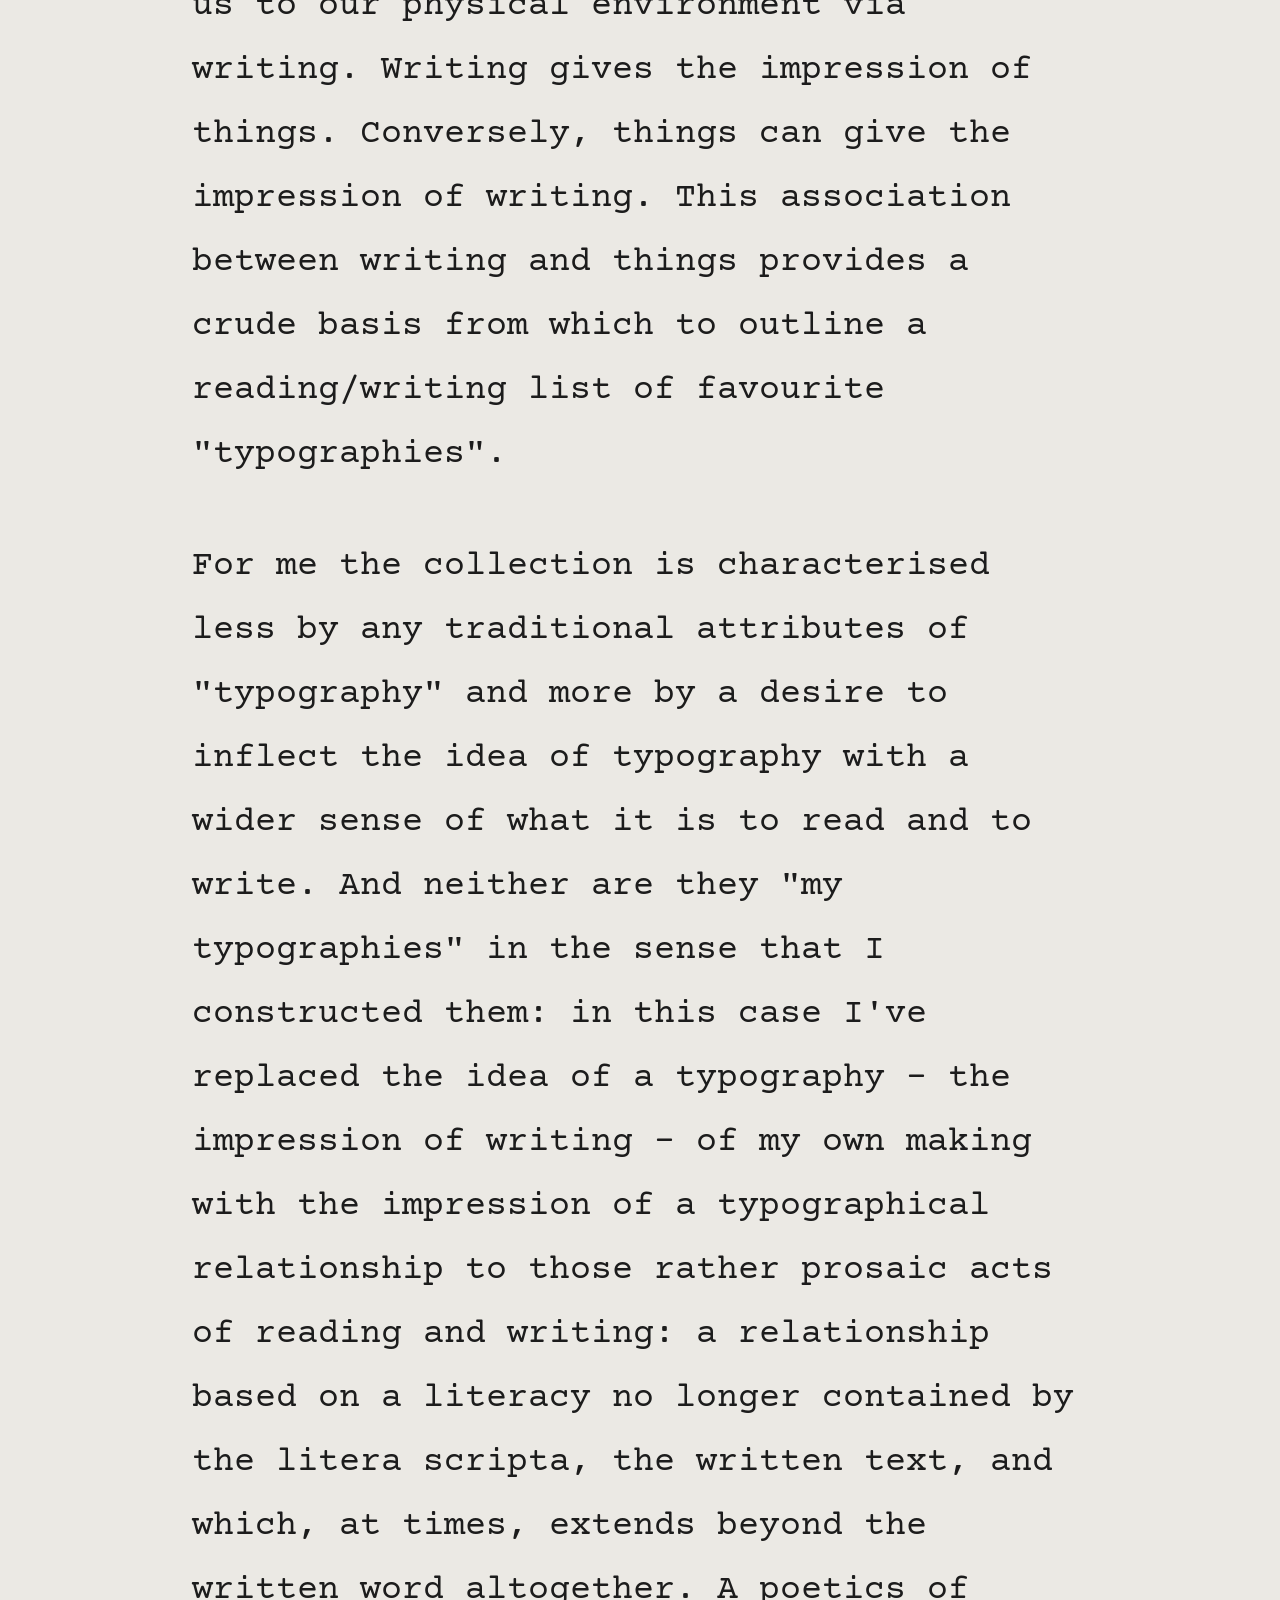
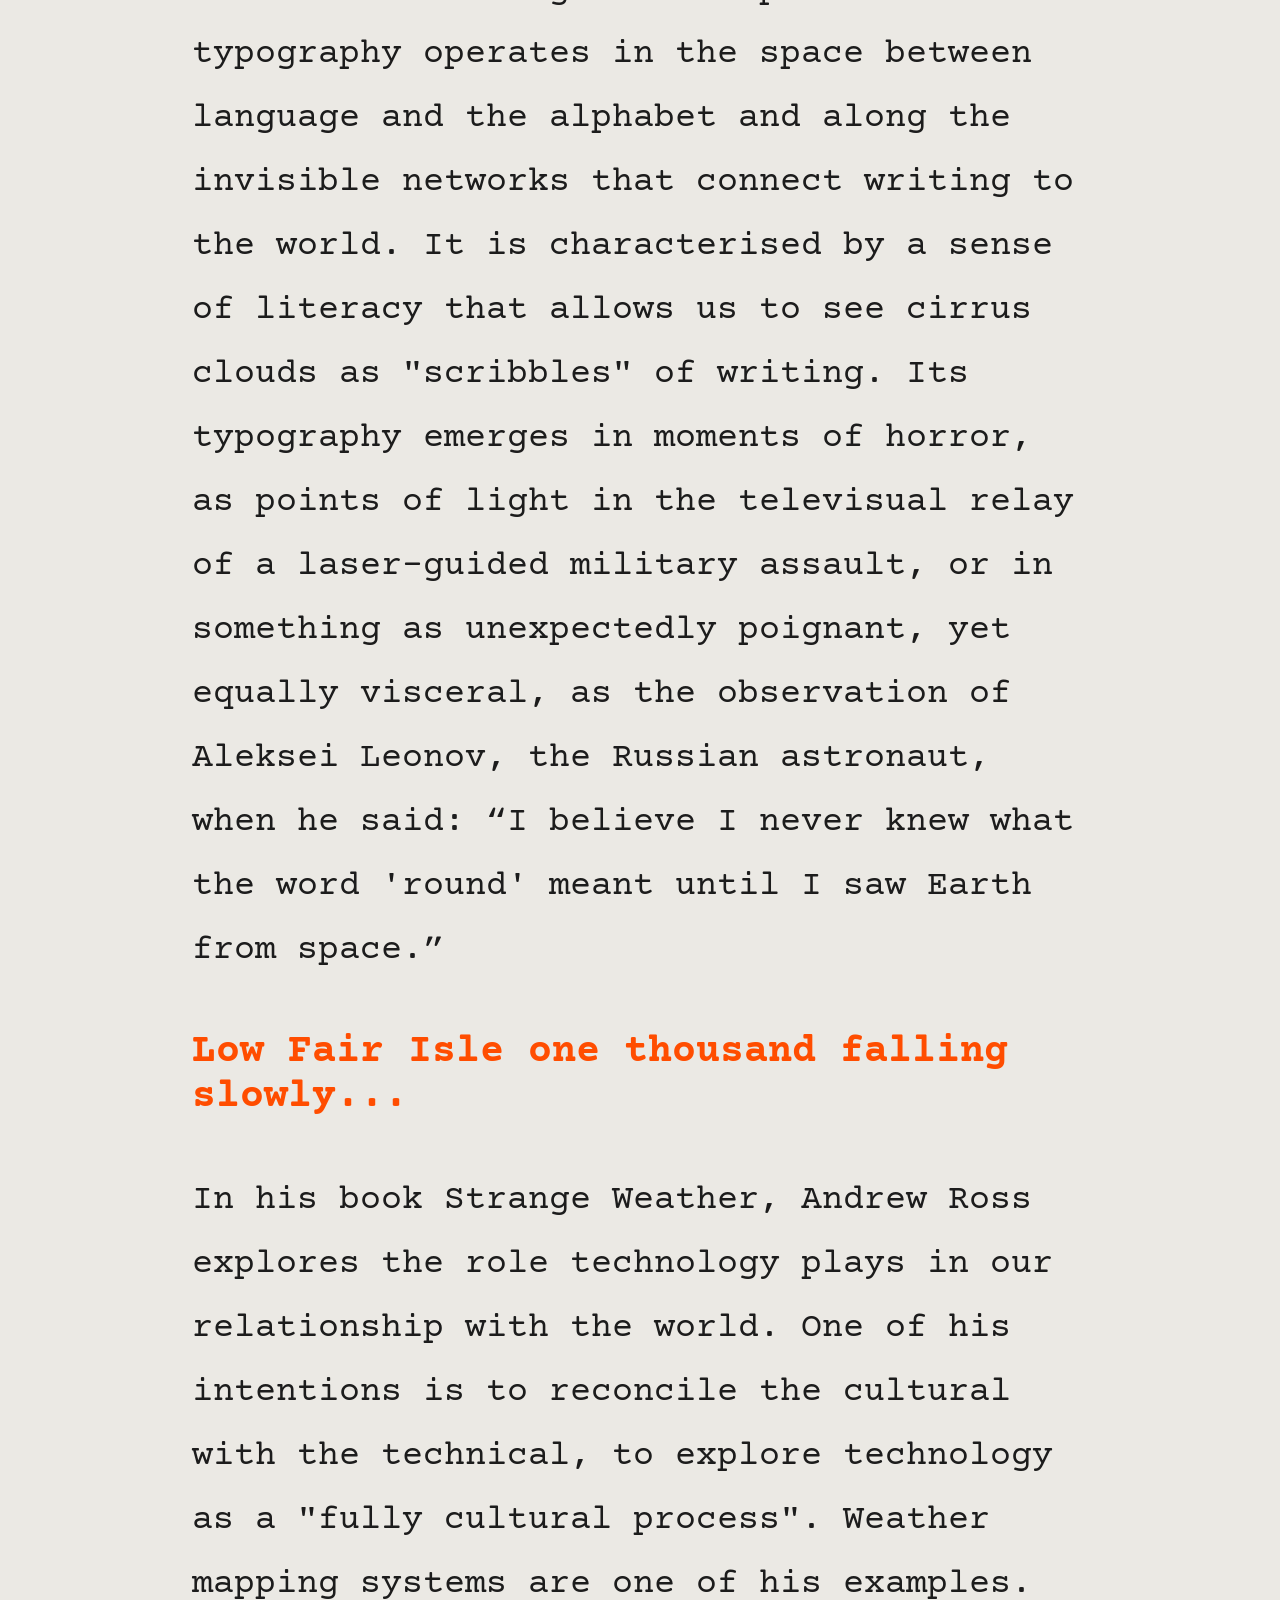
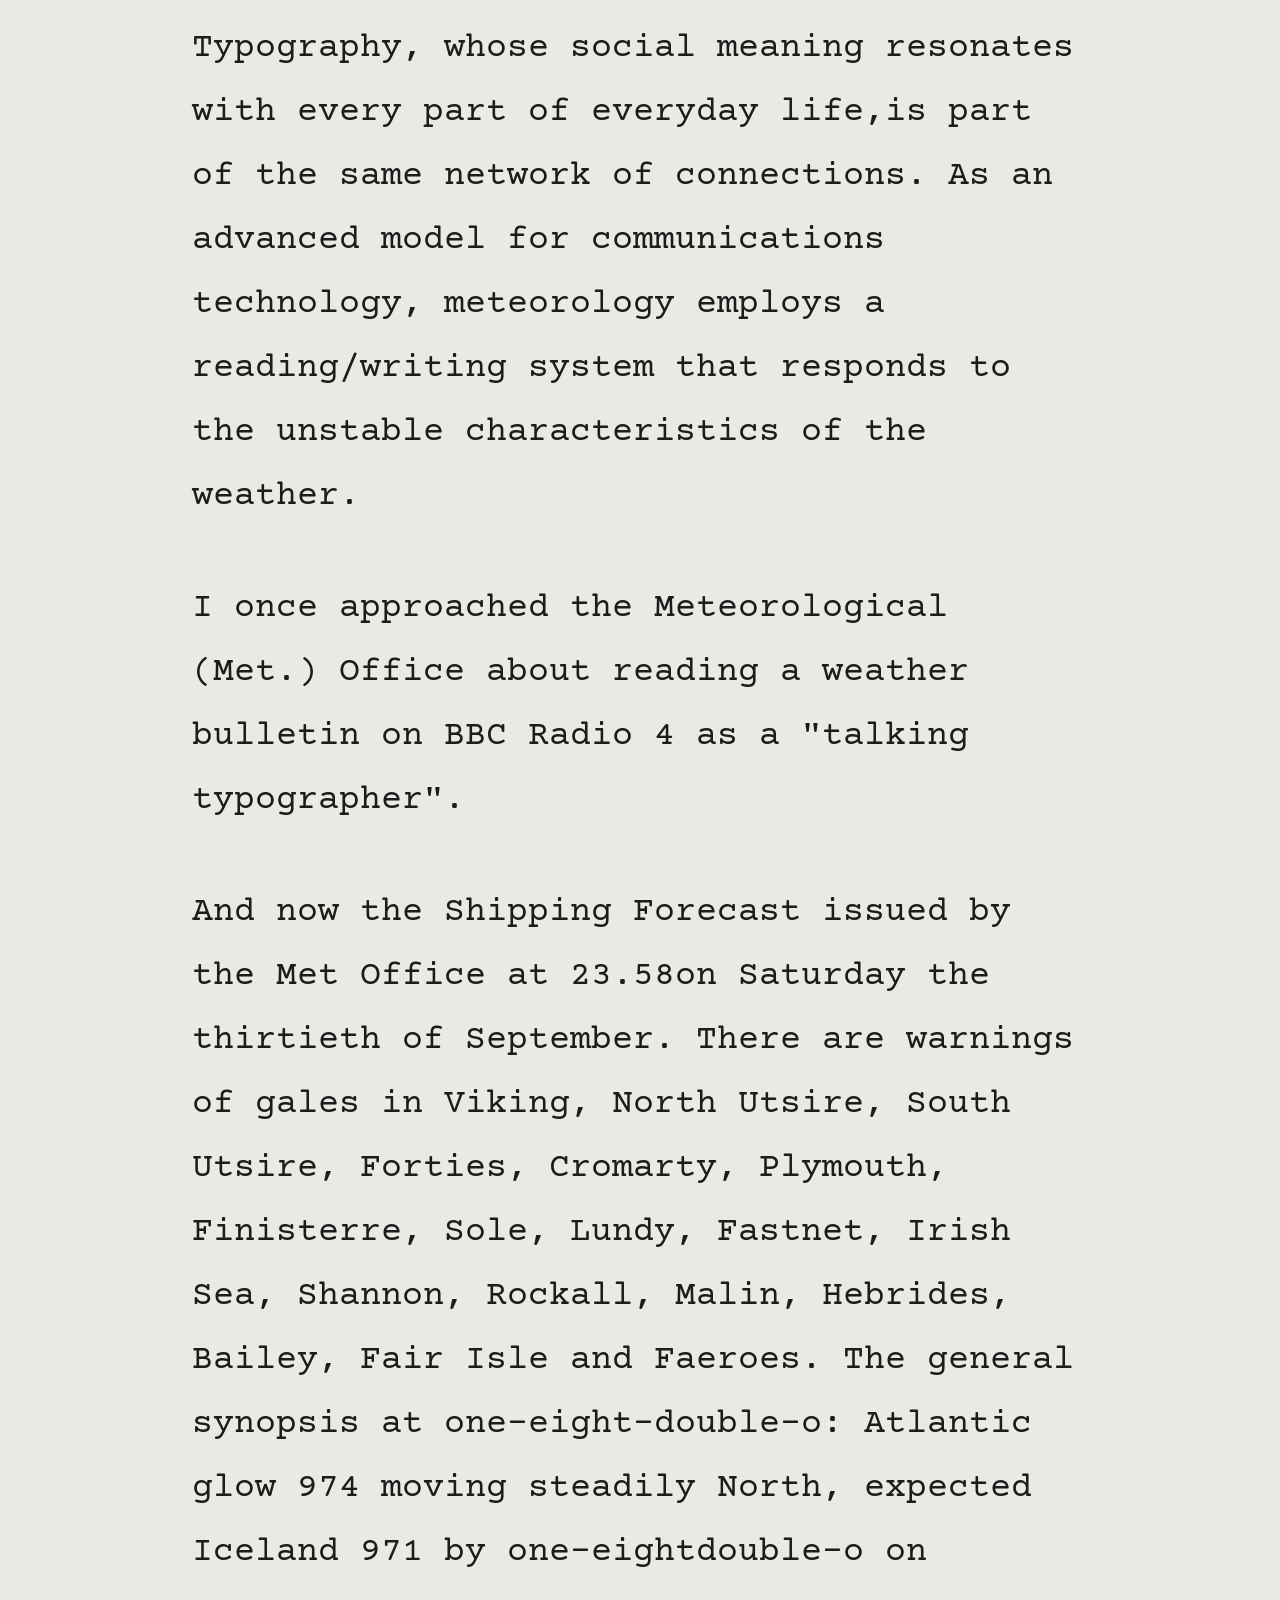
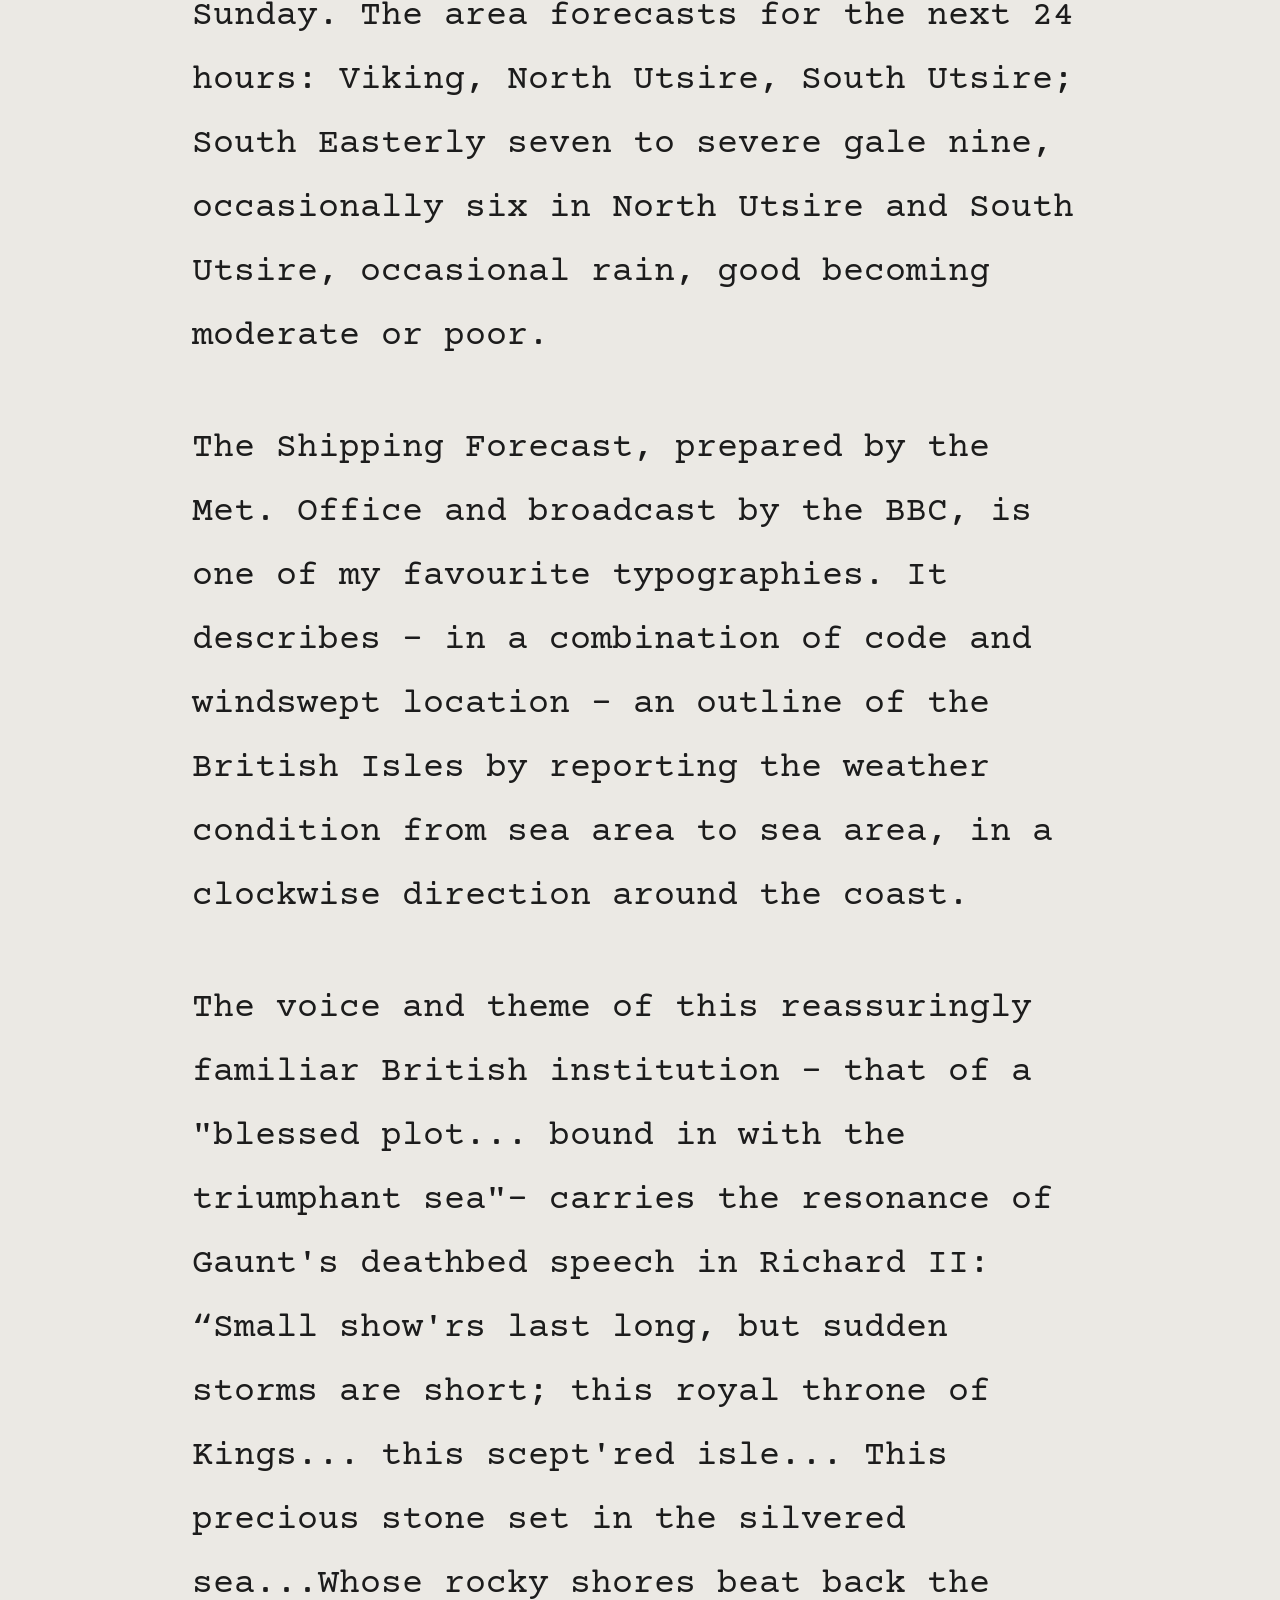
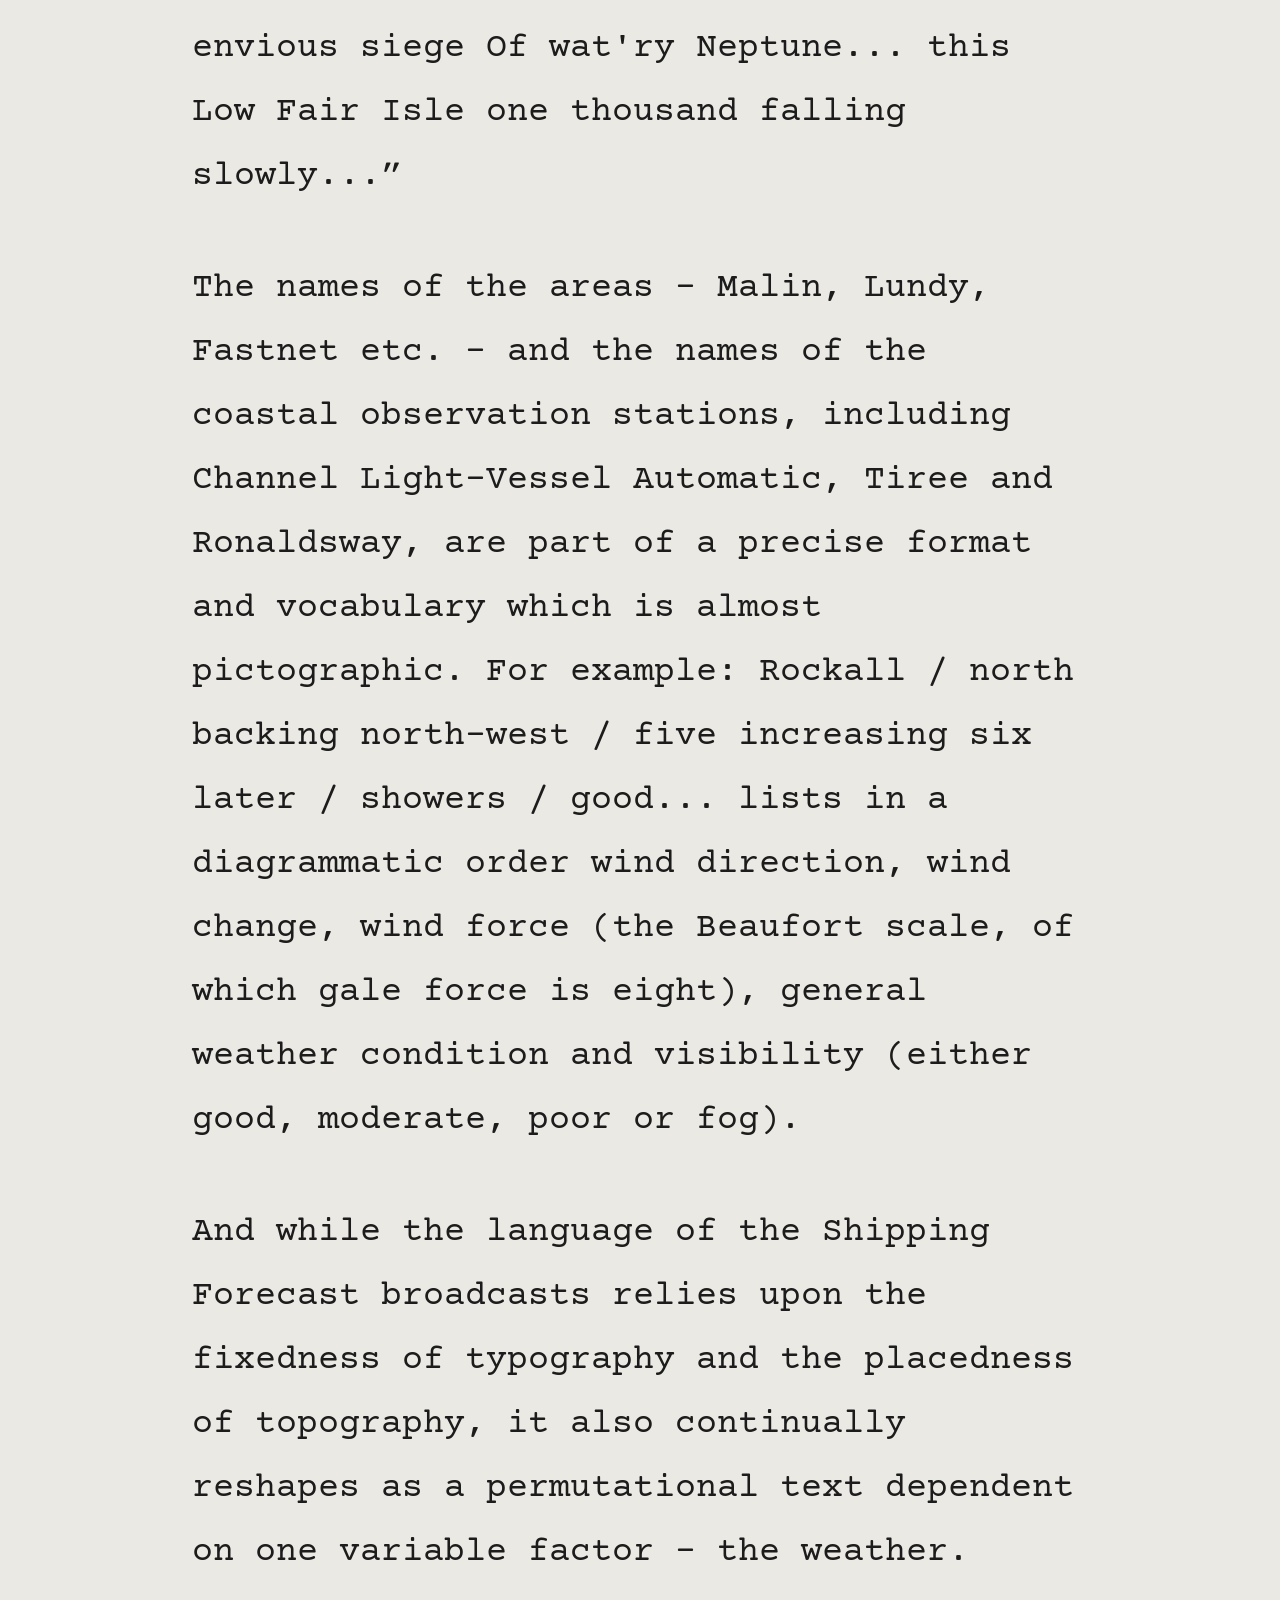
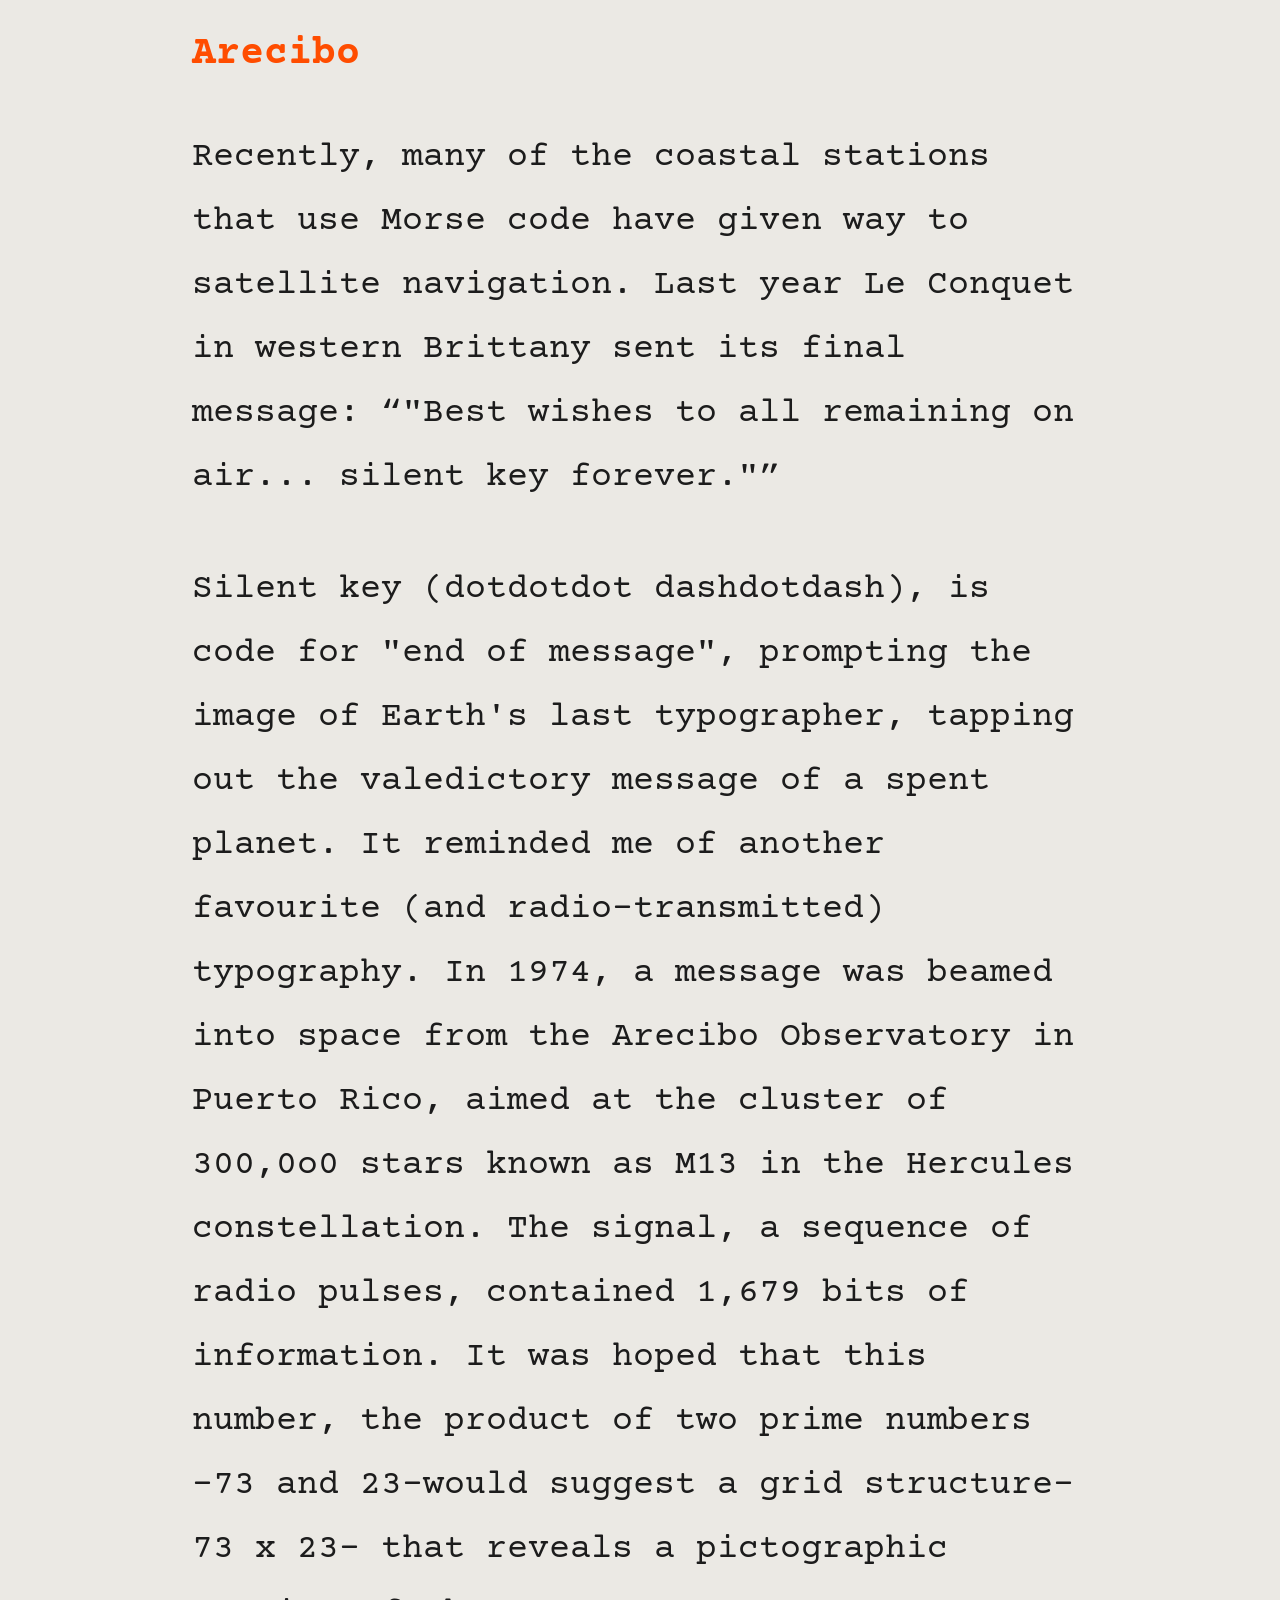
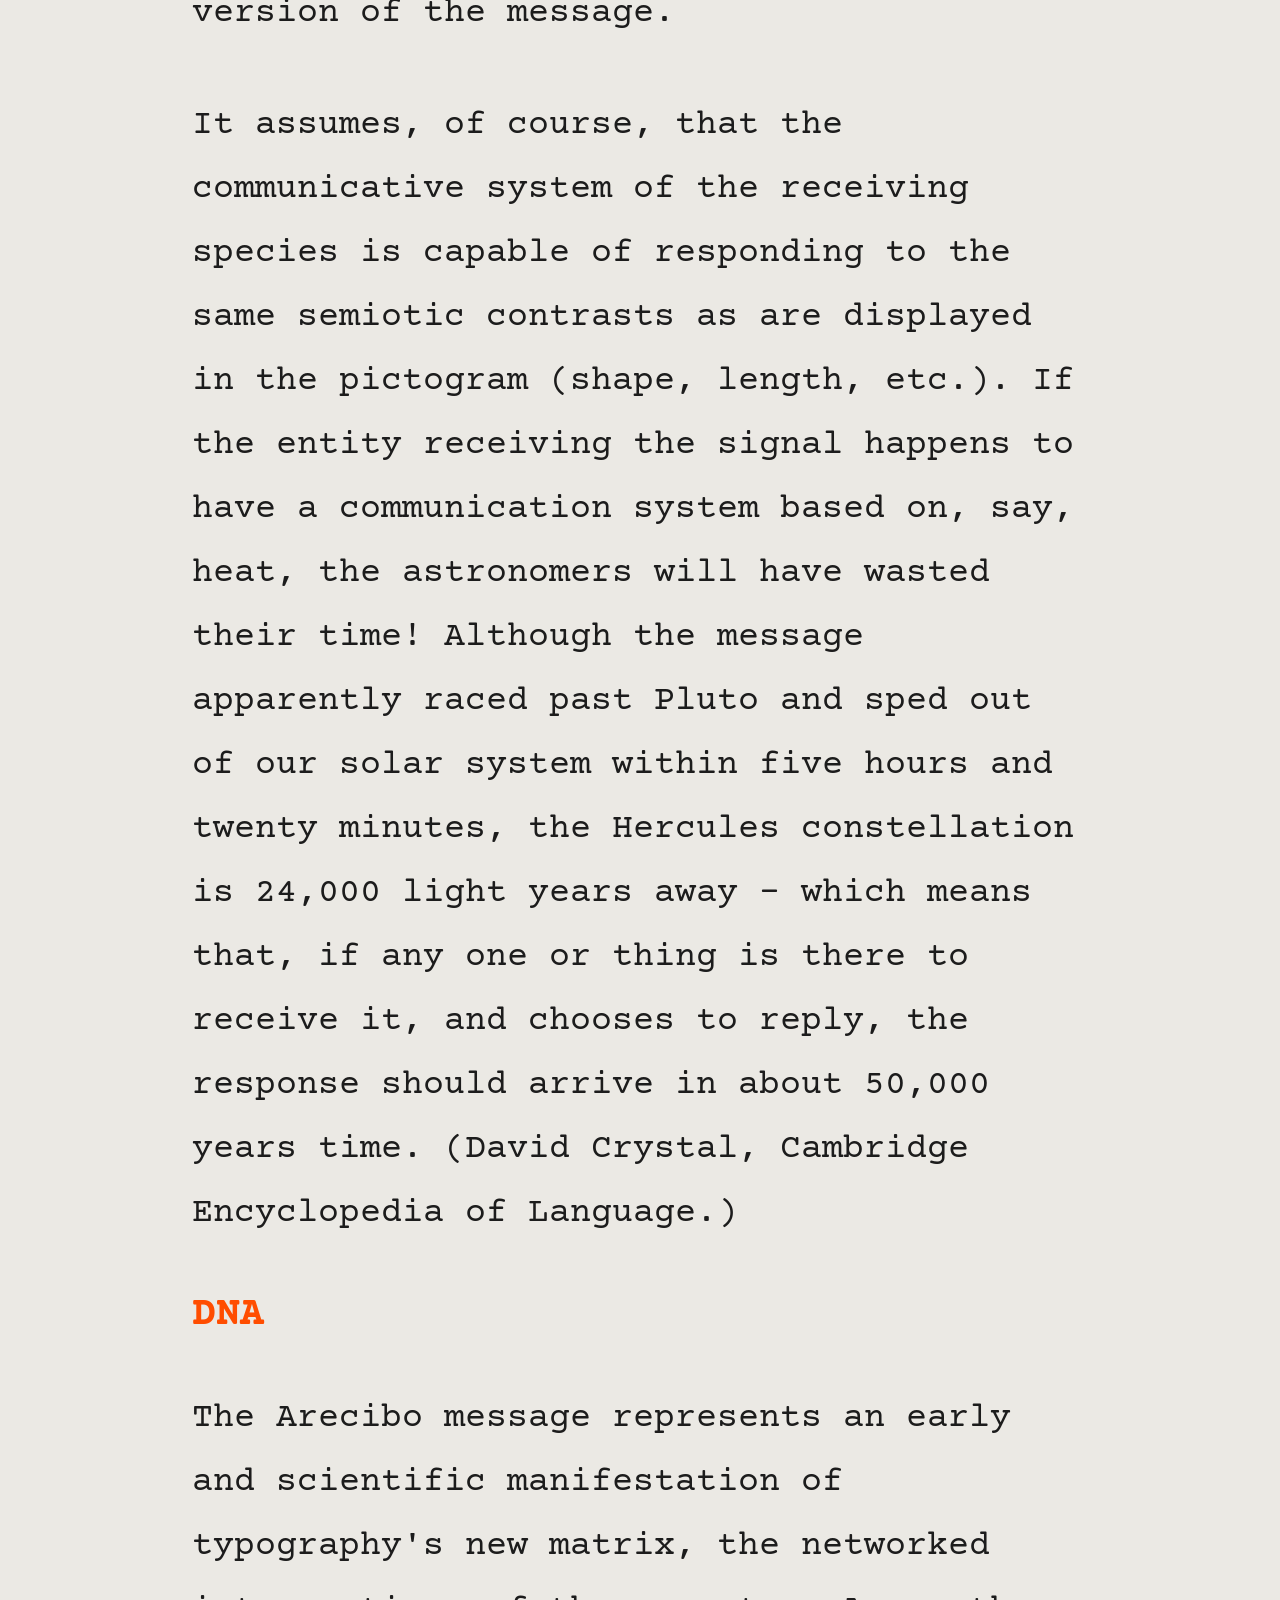
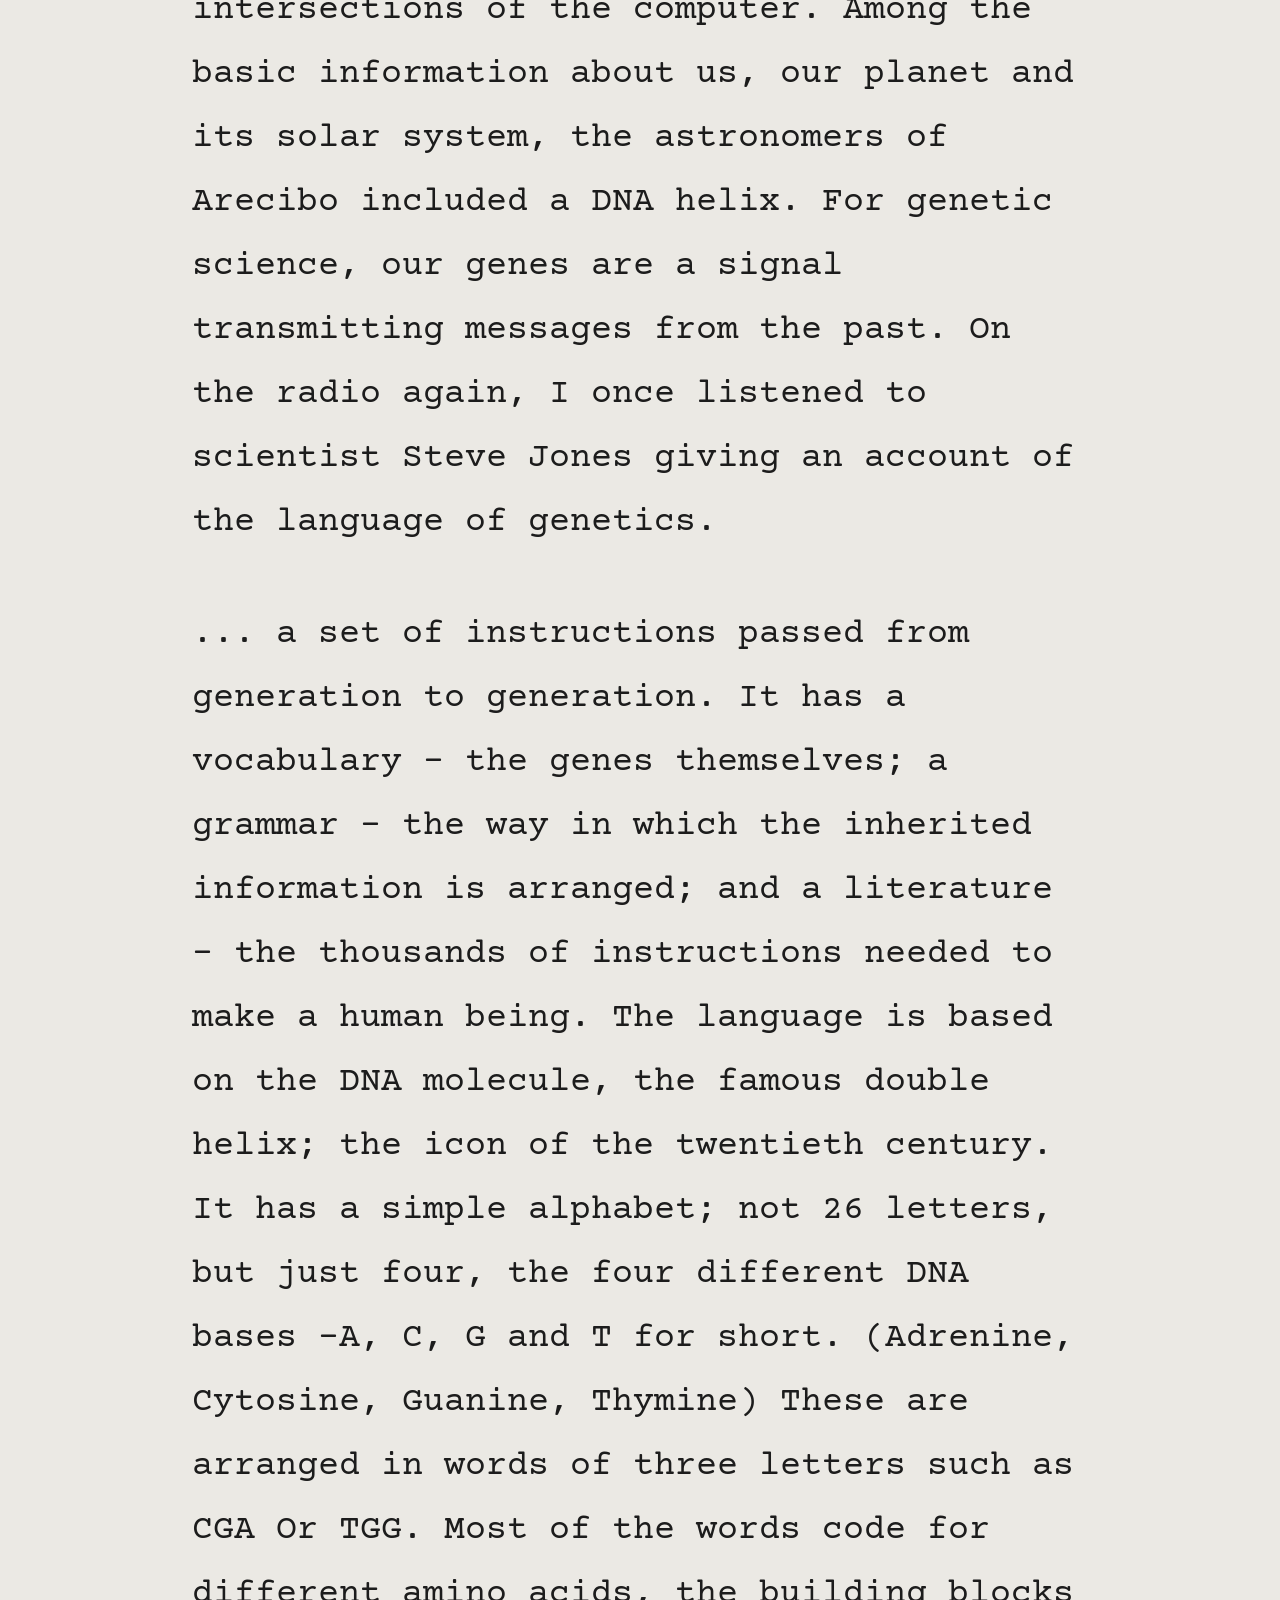
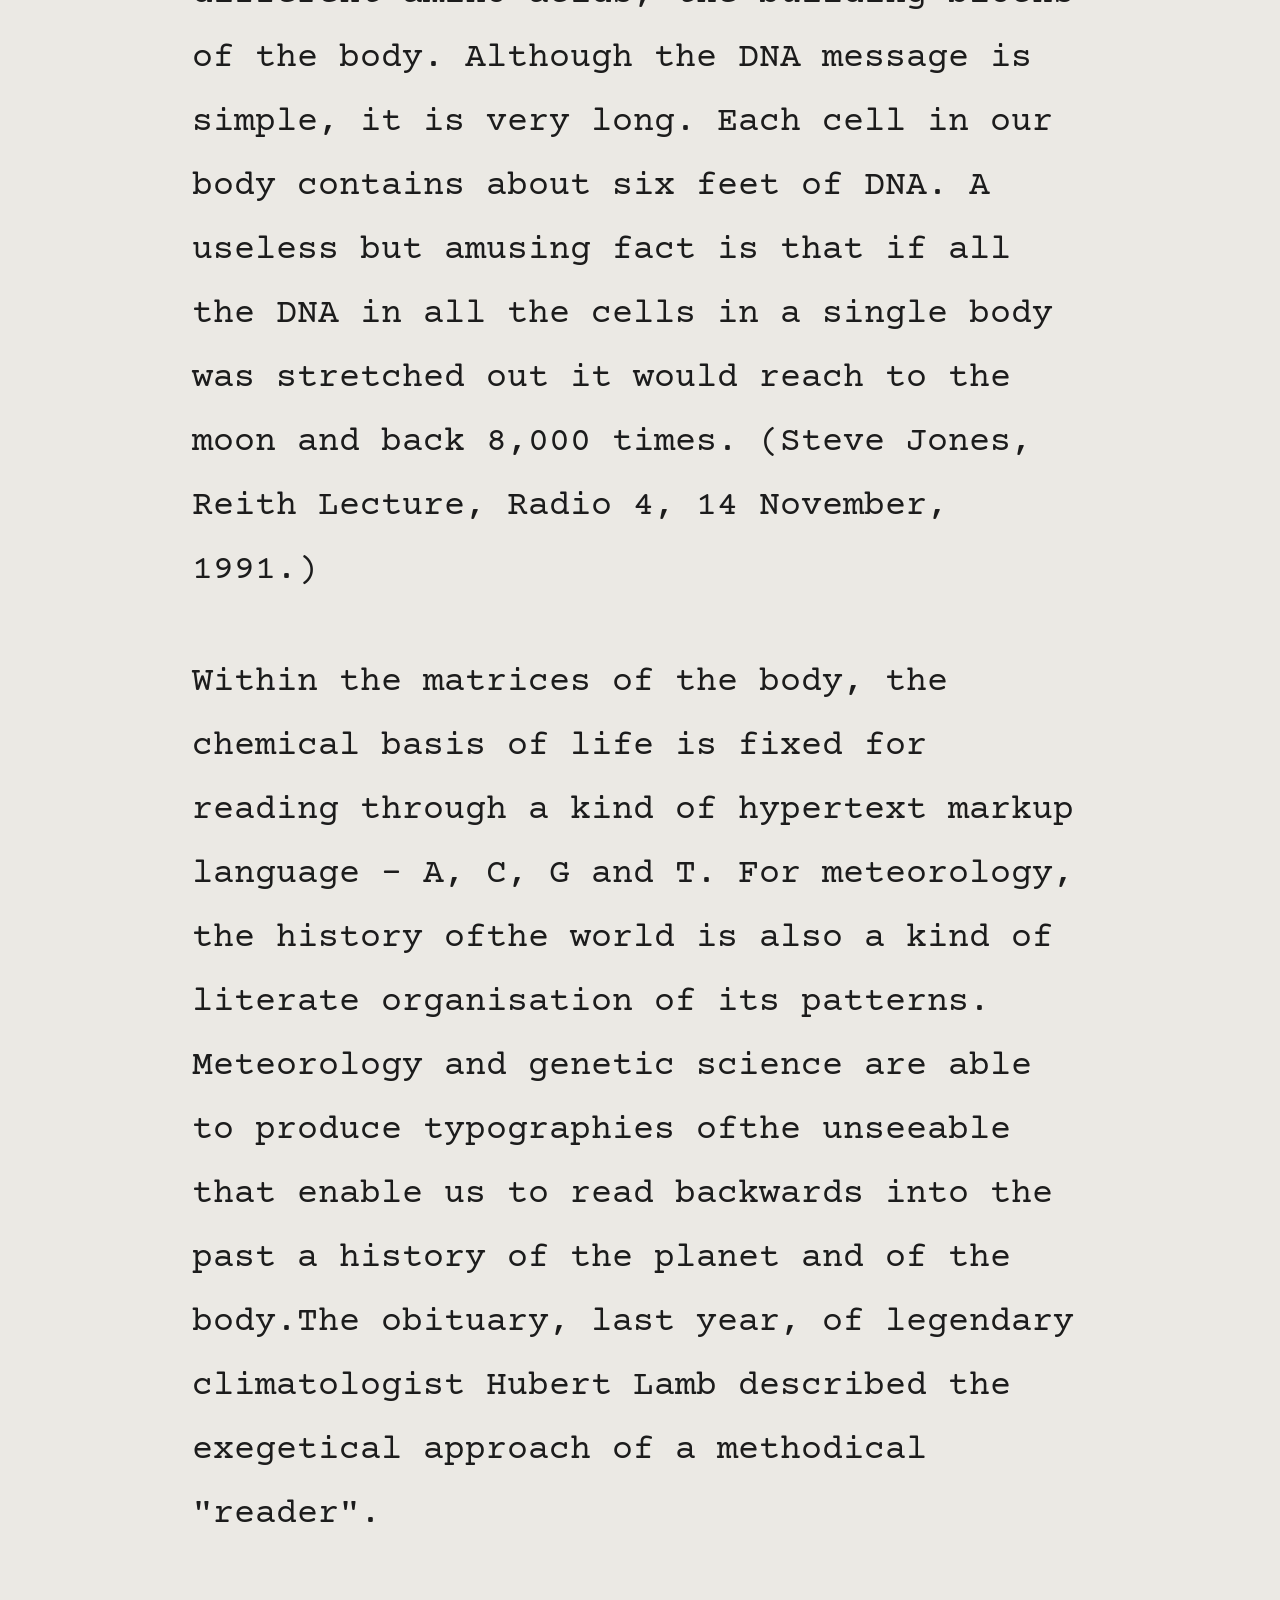
==== commit 15329037: "css revise" ====
--- a/direction-1/index.html
+++ b/direction-1/index.html
@@ -4,6 +4,9 @@
 		<link rel="stylesheet" href="../styles/reset.css">
 		<link rel="stylesheet" href="../styles/common.css">
 		<link rel="stylesheet" href="style.css">
+		<link rel="preconnect" href="https://fonts.googleapis.com">
+		<link rel="preconnect" href="https://fonts.gstatic.com" crossorigin>
+		<link href="https://fonts.googleapis.com/css2?family=Cardo:ital,wght@0,400;0,700;1,400&family=Courier+Prime:ital,wght@0,400;0,700;1,400;1,700&family=Do+Hyeon&family=Geist+Pixel&family=Geist:ital,wght@0,100..900;1,100..900&family=Manrope:wght@200..800&family=Newsreader:ital,opsz,wght@0,6..72,200..800;1,6..72,200..800&family=Oswald:wght@200..700&family=Oxanium:wght@200..800&family=Playfair+Display:ital,wght@0,400..900;1,400..900&display=swap" rel="stylesheet">
 	</head>
 	<body>
 		<header>
--- a/direction-1/style.css
+++ b/direction-1/style.css
@@ -2,8 +2,8 @@
 :root{
 	--base-type: 1rem;
 
-	--font-body: 'Courier New', Courier, monospace;
-	--font-title: 'Courier New', Courier, monospace;
+	--font-body: 'Newsreader', serif;
+	--font-title: 'Courier Prime', monospace;
 
 	--font-sm: 1rem;
 	--font-md: calc(var(--font-sm)*2);
@@ -27,8 +27,9 @@
 
 body{
 	font-family:var(--font-title);
-	font-size: var(--font-md);
-	color: var(--color-font)
+	font-size: 2.2rem;
+	font-weight: 50;
+	color: var(--color-font);
 }
 
 h2{
@@ -40,7 +41,7 @@
 	border-color: var(--color-font);
 	padding-block: var(--space-sm);
 	color: var(--color-font);
-	margin-block: var(--space-md);
+	margin-block-start: var(--space-lg);
 }
 
 h3{
@@ -51,8 +52,9 @@
 }
 
 p{
-	margin: var(--space-md);
-	line-height: var(--space-lg);
+	margin-inline: var(--space-md);
+	margin-block: var(--space-lg);
+	line-height: calc(var(--space-sm)*4);
 }
 
 blockquote{
